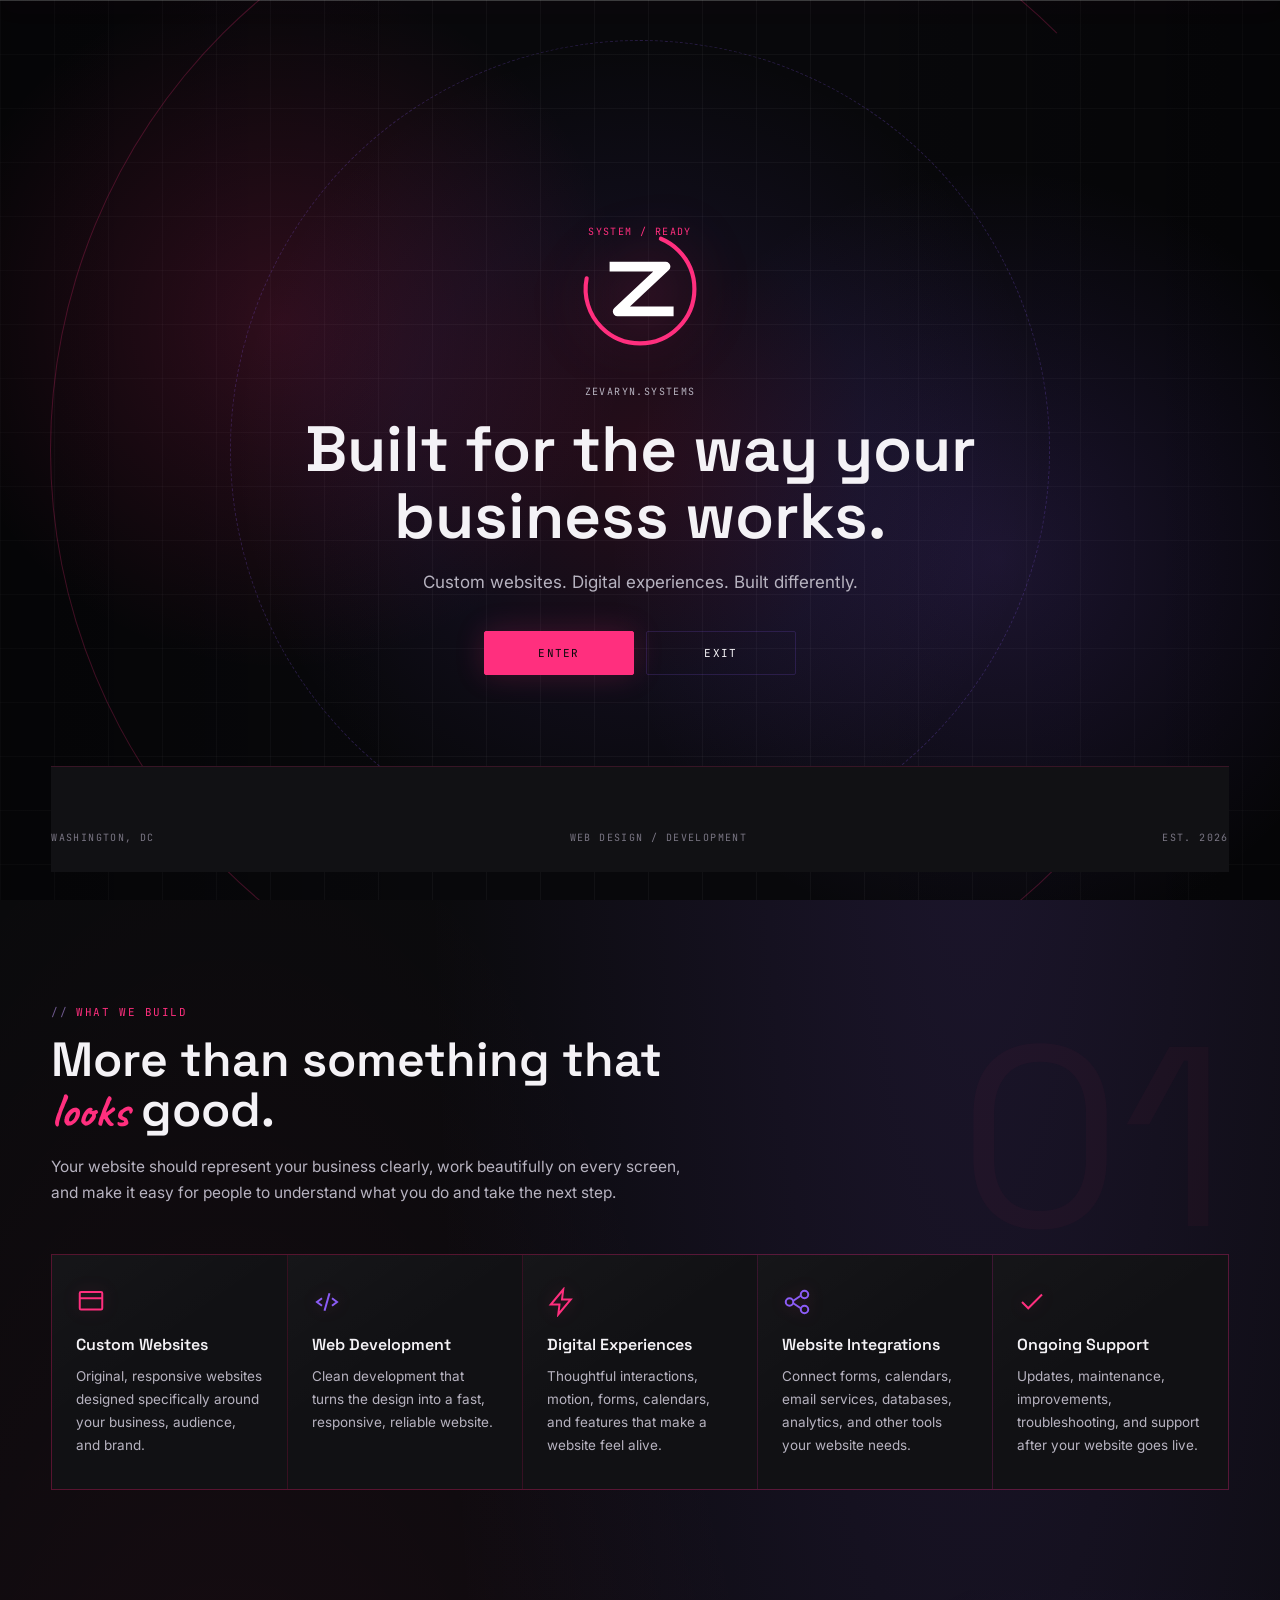
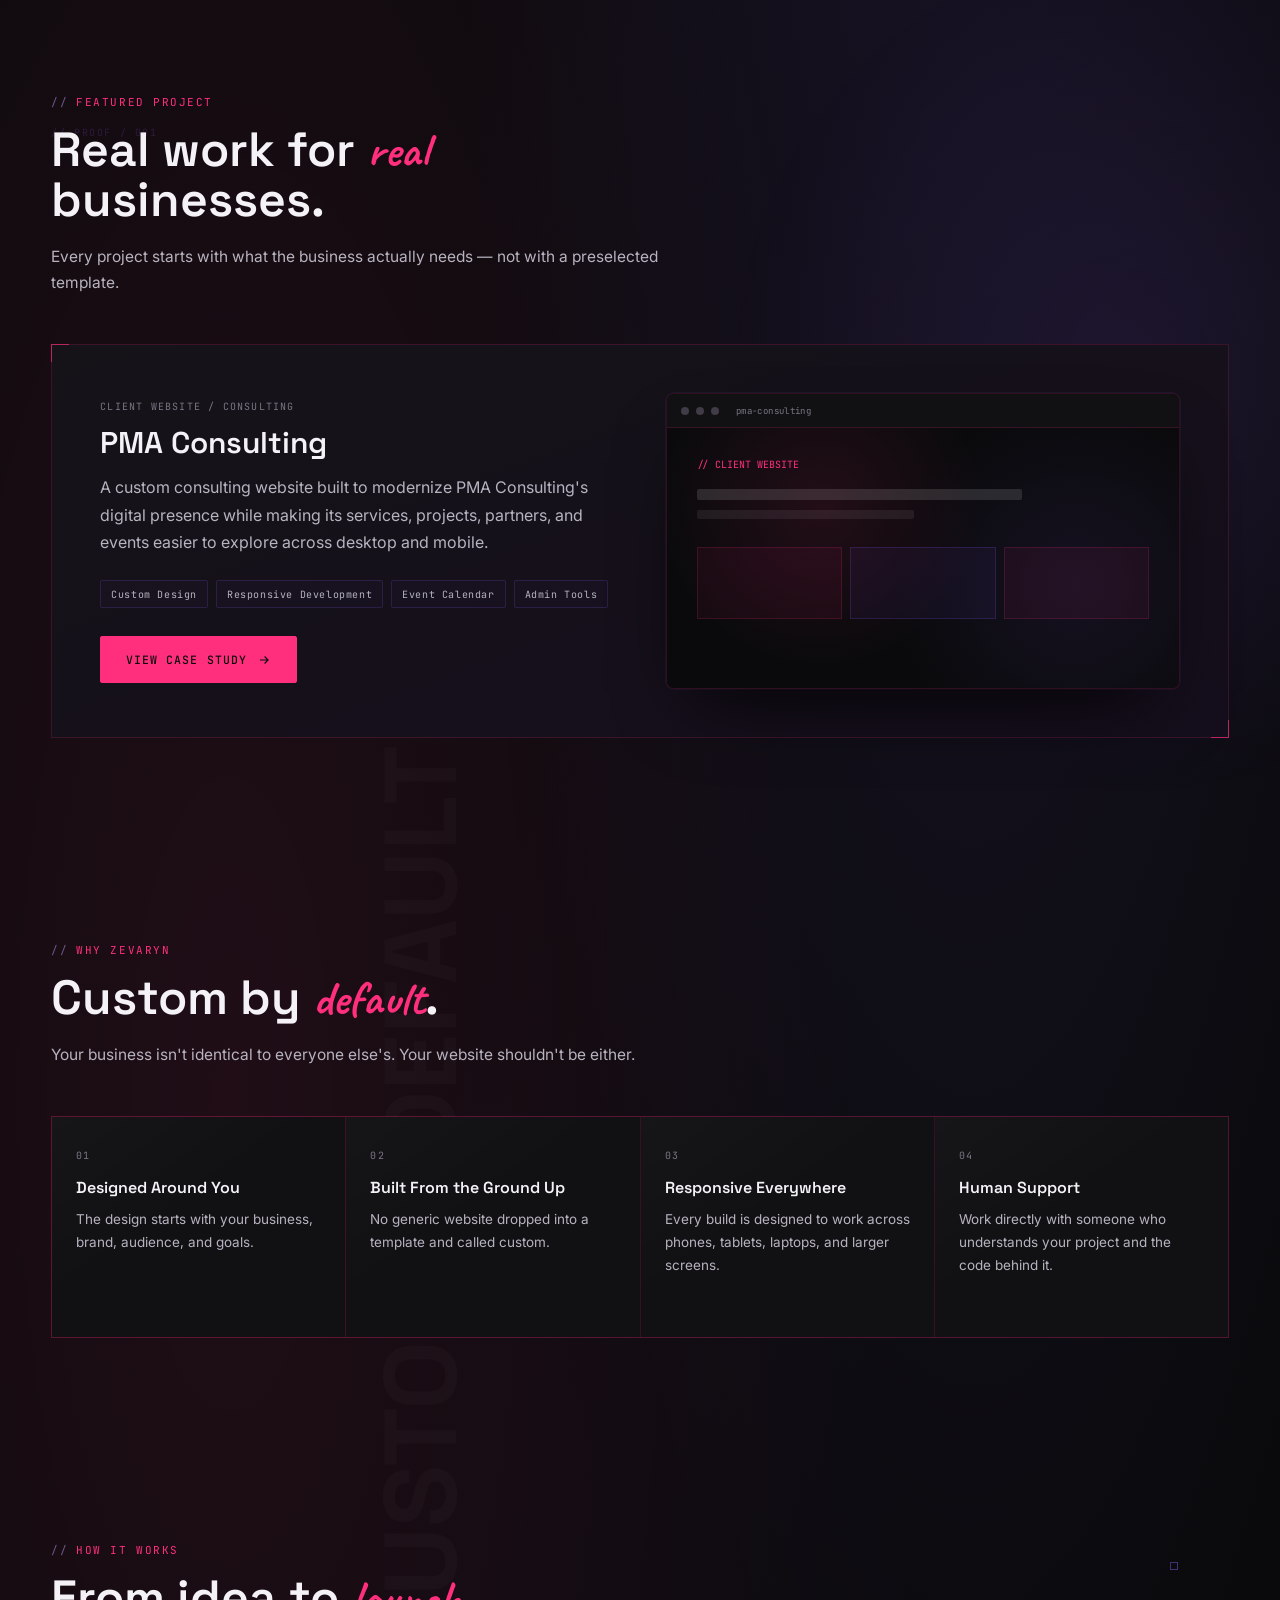
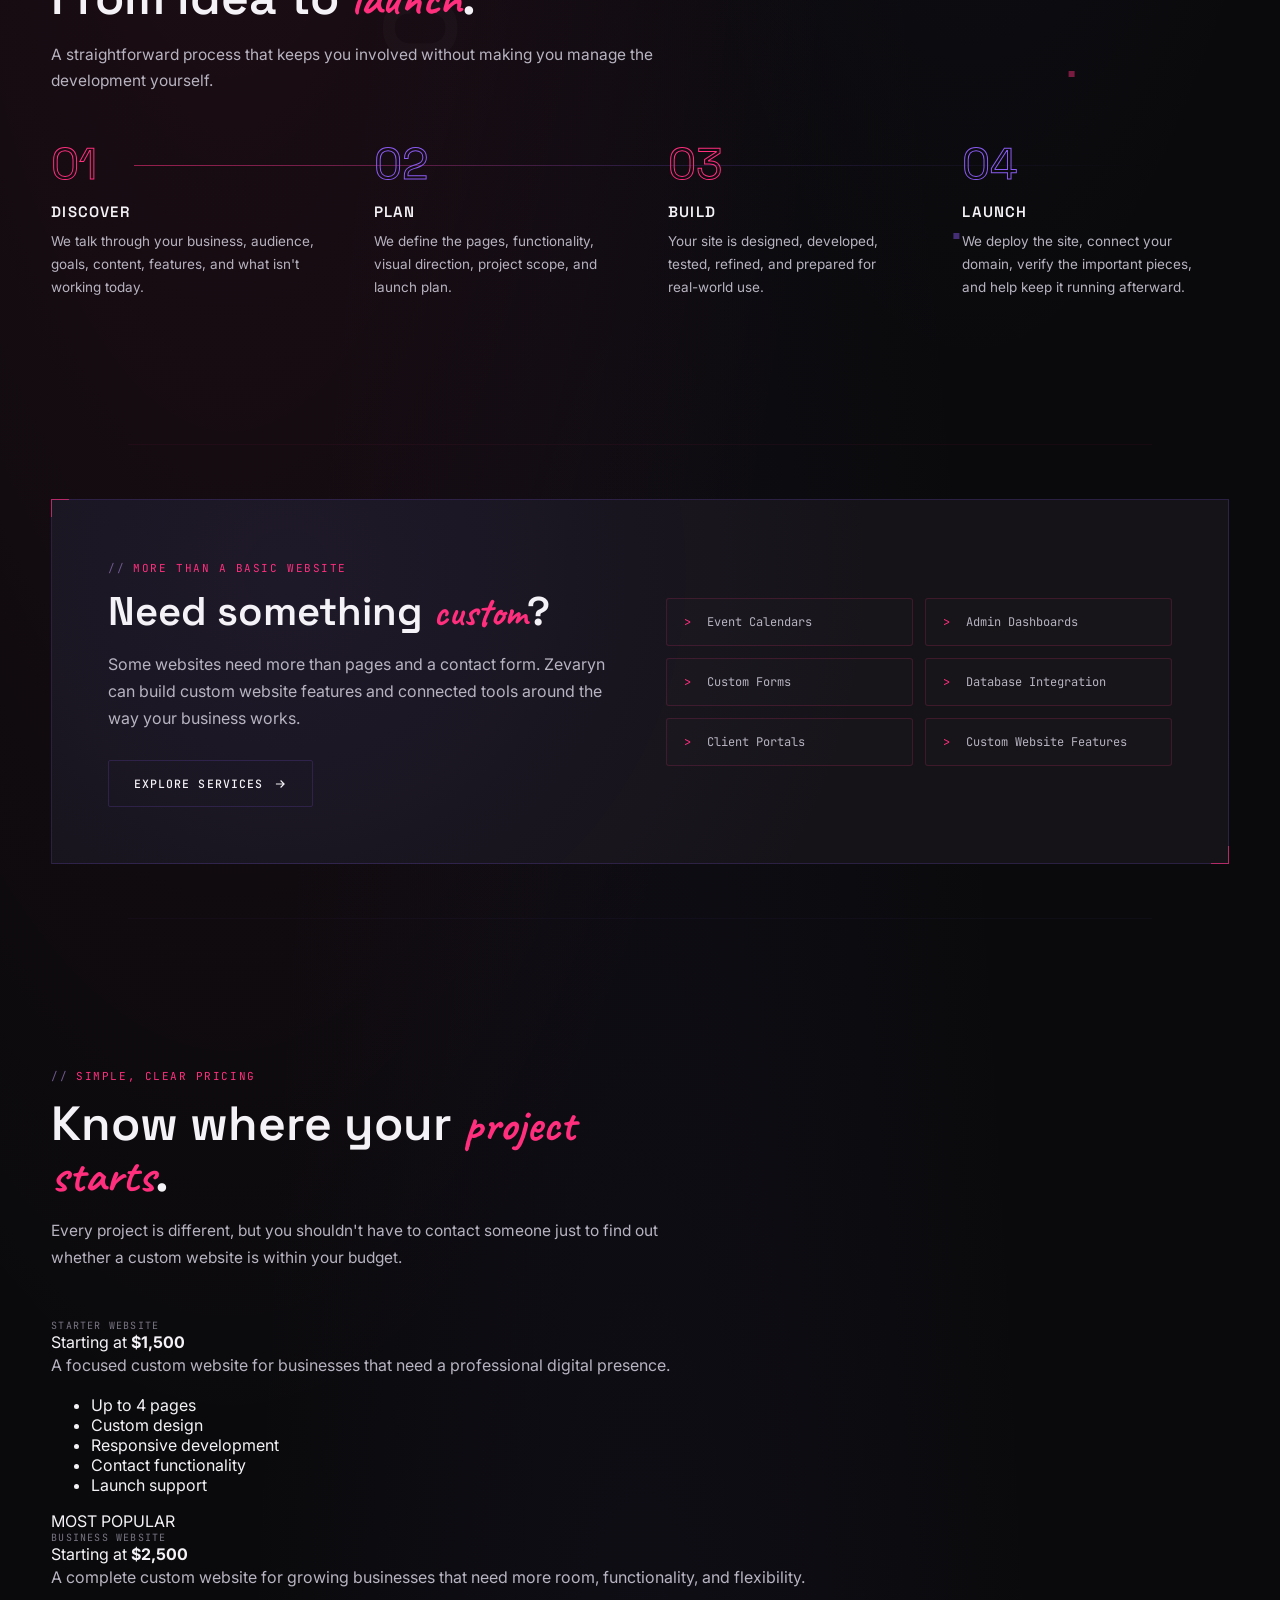
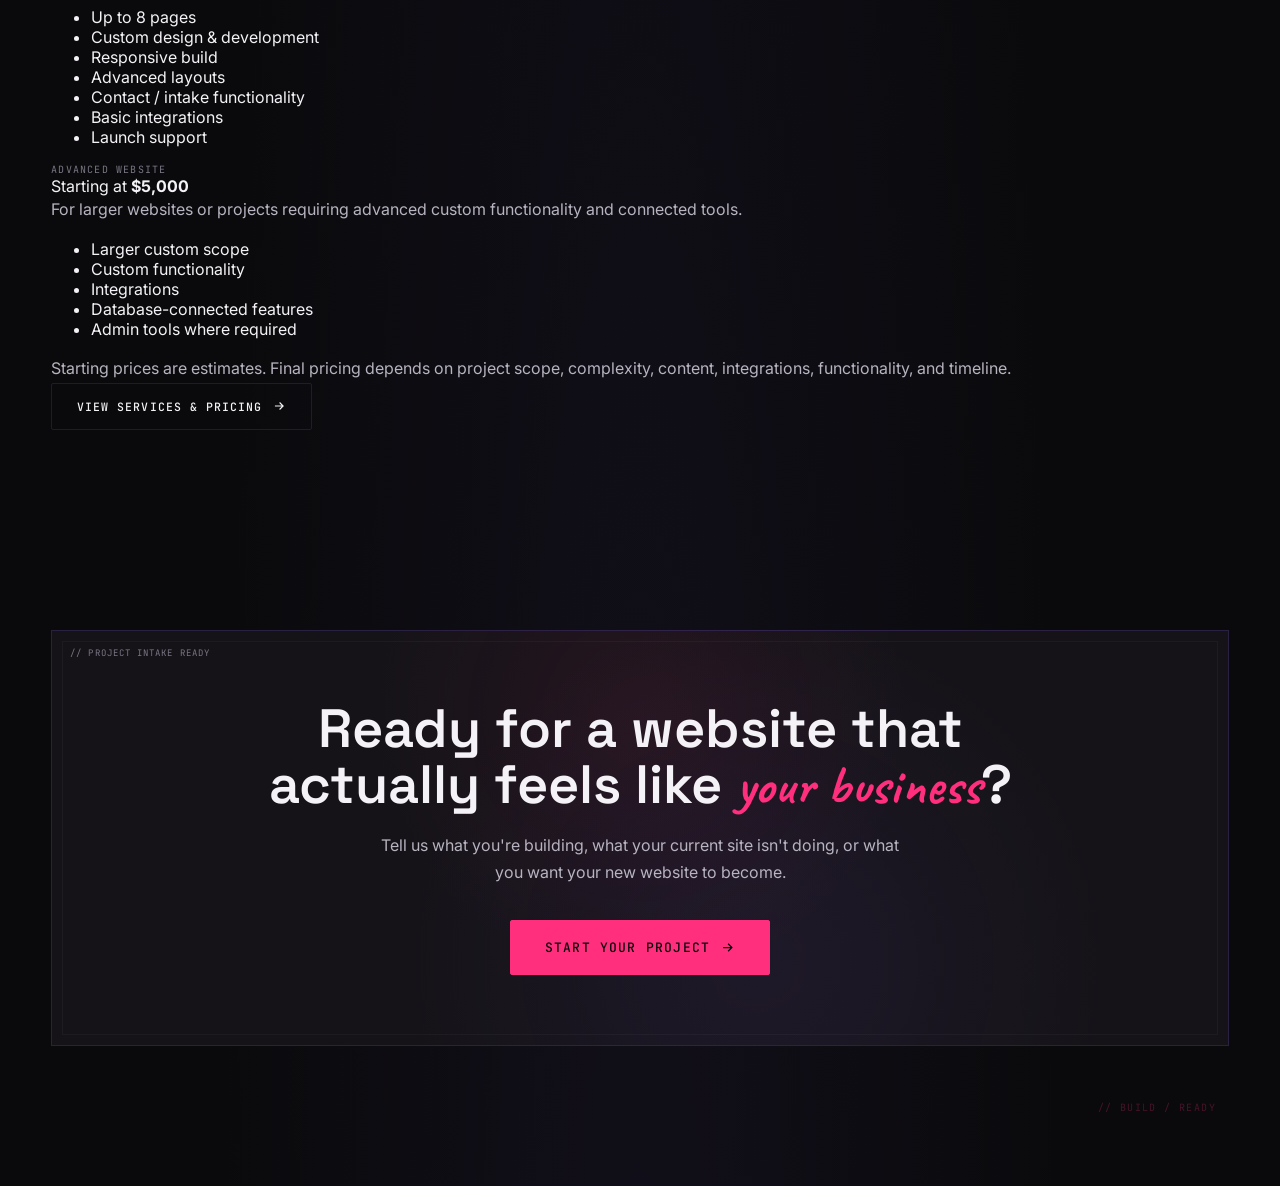
==== index.html @ 2d999929 "Update pricing and project pages" ====
<!DOCTYPE html>
<html lang="en">

<head>
  <meta charset="UTF-8">

  <meta
    name="viewport"
    content="width=device-width, initial-scale=1.0"
  >

  <title>
    Zevaryn Systems — Custom Websites Built Around Your Business
  </title>

  <meta
    name="description"
    content="Zevaryn Systems designs and develops custom websites, digital experiences, integrations, and ongoing web solutions built around your business."
  >

  <link
    rel="stylesheet"
    href="css/style.css"
  >
</head>

<body>

  <!-- ==========================================================
       ENTRY SCREEN
       ========================================================== -->

  <section
    id="entry-screen"
    aria-labelledby="entry-title"
  >

    <div
      class="entry-background"
      aria-hidden="true"
    >
      <div class="entry-glow"></div>

      <div class="entry-orbit entry-orbit-one"></div>

      <div class="entry-orbit entry-orbit-two"></div>

      <div class="entry-scan"></div>
    </div>


    <div class="entry-interface">

      <div class="entry-status">
        SYSTEM / READY
      </div>


      <div class="entry-logo-wrap">

        <svg
          class="entry-logo"
          viewBox="0 0 40 40"
          fill="none"
          aria-hidden="true"
        >

          <circle
            cx="20"
            cy="20"
            r="17"
            stroke="#ff2f7e"
            stroke-width="1.3"
            stroke-dasharray="70 30"
            stroke-linecap="round"
            transform="rotate(-45 20 20)"
          />

          <path
            d="M12 13H28L13 27H29"
            stroke="white"
            stroke-width="3"
            stroke-linecap="square"
            stroke-linejoin="round"
          />

        </svg>

      </div>


      <div class="entry-eyebrow">
        ZEVARYN.SYSTEMS
      </div>


      <h1 id="entry-title">
        Built for the way your business works.
      </h1>


      <p>
        Custom websites. Digital experiences. Built differently.
      </p>


      <div class="entry-actions">

        <button
          class="entry-button entry-button-primary"
          type="button"
          data-entry-enter
        >
          ENTER
        </button>

        <button
          class="entry-button entry-button-secondary"
          type="button"
          data-entry-exit
        >
          EXIT
        </button>

      </div>

    </div>


    <footer class="entry-footer">
      <span>WASHINGTON, DC</span>
      <span>WEB DESIGN / DEVELOPMENT</span>
      <span>EST. 2026</span>
    </footer>

  </section>



  <!-- ==========================================================
       BACKGROUND EFFECTS
       ========================================================== -->

  <div
    class="grid-overlay"
    aria-hidden="true"
  ></div>

  <div
    class="grain"
    aria-hidden="true"
  ></div>



  <!-- ==========================================================
       SHARED NAVIGATION
       Loaded from components/navbar.html
       ========================================================== -->

  <div id="navbar-placeholder"></div>



  <!-- ==========================================================
       MAIN
       ========================================================== -->

  <main>


    <!-- ========================================================
         HERO
         ======================================================== -->

    <section class="section hero-section">

      <div class="container hero-grid">


        <!-- HERO COPY -->

        <div class="hero-copy">

          <div
            class="label reveal in"
            style="margin-bottom:22px;"
          >
            WEB DESIGN. WEB DEVELOPMENT. DIGITAL EXPERIENCES.
          </div>


          <h1
            style="
              font-size:clamp(40px,5.2vw,68px);
              margin-bottom:24px;
            "
          >

            <span
              class="reveal in"
              style="display:block;"
            >
              Built for the way
            </span>

            <span
              class="reveal in"
              data-delay="120"
              style="display:block;"
            >
              your <span class="brush">business</span> works.
            </span>

          </h1>


          <p
            class="reveal in"
            data-delay="220"
            style="font-size:17px;"
          >
            Zevaryn Systems designs and develops custom websites
            built around your business, your brand, and your goals —
            from the first concept through launch and long-term support.
          </p>


          <div
            class="hero-actions reveal in"
            data-delay="320"
          >

            <a
              href="start-a-project.html"
              class="btn btn-primary"
            >
              Start a Project

              <svg
                width="14"
                height="14"
                viewBox="0 0 24 24"
                fill="none"
                aria-hidden="true"
              >
                <path
                  d="M5 12h14M13 6l6 6-6 6"
                  stroke="currentColor"
                  stroke-width="2"
                />
              </svg>
            </a>


            <a
              href="work.html"
              class="btn btn-ghost"
            >
              View Our Work

              <svg
                width="14"
                height="14"
                viewBox="0 0 24 24"
                fill="none"
                aria-hidden="true"
              >
                <path
                  d="M5 12h14M13 6l6 6-6 6"
                  stroke="currentColor"
                  stroke-width="2"
                />
              </svg>
            </a>

          </div>


          <div
            class="hero-note reveal in"
            data-delay="400"
          >
            CUSTOM WEB DEVELOPMENT.
            <strong>PURPOSEFUL DESIGN.</strong>
          </div>

        </div>



        <!-- HERO VISUAL -->

        <div
          class="hero-visual reveal-scale in"
          data-delay="200"
        >

          <svg
            viewBox="0 0 400 400"
            style="
              width:100%;
              overflow:visible;
            "
            aria-hidden="true"
          >

            <circle
              cx="200"
              cy="200"
              r="170"
              fill="none"
              stroke="rgba(139,92,246,.25)"
              stroke-width="1"
              stroke-dasharray="4 8"
            />


            <circle
              cx="200"
              cy="200"
              r="140"
              fill="none"
              stroke="#ff2f7e"
              stroke-width="1.4"
              stroke-dasharray="240 500"
              stroke-linecap="round"
              transform="rotate(-30 200 200)"
            >

              <animateTransform
                attributeName="transform"
                type="rotate"
                from="-30 200 200"
                to="330 200 200"
                dur="18s"
                repeatCount="indefinite"
              />

            </circle>


            <path
              d="M130 130H270L140 270H280"
              stroke="white"
              stroke-width="14"
              stroke-linecap="square"
              stroke-linejoin="round"
              fill="none"
            />


            <path
              d="M130 130H270L140 270H280"
              stroke="#ff2f7e"
              stroke-width="14"
              stroke-linecap="square"
              stroke-linejoin="round"
              fill="none"
              opacity="0"
            >

              <animate
                attributeName="opacity"
                values="0;.5;0"
                dur="4s"
                repeatCount="indefinite"
              />

            </path>


            <circle
              cx="130"
              cy="130"
              r="3"
              fill="#8b5cf6"
            />

            <circle
              cx="280"
              cy="270"
              r="3"
              fill="#8b5cf6"
            />


            <text
              x="58"
              y="58"
              font-family="JetBrains Mono"
              font-size="9"
              fill="#7a7684"
              letter-spacing="1"
            >
              // SYSTEM READY
            </text>


            <text
              x="225"
              y="345"
              font-family="JetBrains Mono"
              font-size="9"
              fill="#ff2f7e"
              letter-spacing="1"
            >
              // CUSTOM BUILD
            </text>

          </svg>

        </div>

      </div>

    </section>



    <!-- ========================================================
         SERVICES
         ======================================================== -->

    <section class="section home-services-section">

      <div class="container">

        <div class="section-heading reveal">

          <div class="label">
            WHAT WE BUILD
          </div>

          <h2>
            More than something that
            <span class="brush">looks</span>
            good.
          </h2>

          <p>
            Your website should represent your business clearly,
            work beautifully on every screen, and make it easy for
            people to understand what you do and take the next step.
          </p>

        </div>



        <div class="service-grid">


          <!-- CUSTOM WEBSITES -->

          <article class="service-card reveal">

            <svg
              viewBox="0 0 24 24"
              fill="none"
              stroke="#ff2f7e"
              stroke-width="1.6"
              aria-hidden="true"
            >
              <rect
                x="3"
                y="4"
                width="18"
                height="14"
                rx="1"
              />
              <path d="M3 9h18"/>
            </svg>

            <h3>
              Custom Websites
            </h3>

            <p>
              Original, responsive websites designed specifically
              around your business, audience, and brand.
            </p>

          </article>



          <!-- WEB DEVELOPMENT -->

          <article
            class="service-card reveal"
            data-delay="60"
          >

            <svg
              viewBox="0 0 24 24"
              fill="none"
              stroke="#8b5cf6"
              stroke-width="1.6"
              aria-hidden="true"
            >
              <path d="m8 9-4 3 4 3"/>
              <path d="m16 9 4 3-4 3"/>
              <path d="m14 5-4 14"/>
            </svg>

            <h3>
              Web Development
            </h3>

            <p>
              Clean development that turns the design into a fast,
              responsive, reliable website.
            </p>

          </article>



          <!-- DIGITAL EXPERIENCES -->

          <article
            class="service-card reveal"
            data-delay="120"
          >

            <svg
              viewBox="0 0 24 24"
              fill="none"
              stroke="#ff2f7e"
              stroke-width="1.6"
              aria-hidden="true"
            >
              <path d="M13 2 3 14h7l-1 8 10-12h-7l1-8z"/>
            </svg>

            <h3>
              Digital Experiences
            </h3>

            <p>
              Thoughtful interactions, motion, forms, calendars,
              and features that make a website feel alive.
            </p>

          </article>



          <!-- INTEGRATIONS -->

          <article
            class="service-card reveal"
            data-delay="180"
          >

            <svg
              viewBox="0 0 24 24"
              fill="none"
              stroke="#8b5cf6"
              stroke-width="1.6"
              aria-hidden="true"
            >
              <circle cx="6" cy="12" r="3"/>
              <circle cx="18" cy="6" r="3"/>
              <circle cx="18" cy="18" r="3"/>
              <path d="m9 11 6-4"/>
              <path d="m9 13 6 4"/>
            </svg>

            <h3>
              Website Integrations
            </h3>

            <p>
              Connect forms, calendars, email services, databases,
              analytics, and other tools your website needs.
            </p>

          </article>



          <!-- SUPPORT -->

          <article
            class="service-card reveal"
            data-delay="240"
          >

            <svg
              viewBox="0 0 24 24"
              fill="none"
              stroke="#ff2f7e"
              stroke-width="1.6"
              aria-hidden="true"
            >
              <path d="M20 6 9 17l-5-5"/>
            </svg>

            <h3>
              Ongoing Support
            </h3>

            <p>
              Updates, maintenance, improvements, troubleshooting,
              and support after your website goes live.
            </p>

          </article>

        </div>

      </div>

    </section>



    <!-- ========================================================
         FEATURED WORK
         ======================================================== -->

    <section class="section home-featured-section">

      <div class="container">

        <div class="section-heading reveal">

          <div class="label">
            FEATURED PROJECT
          </div>

          <h2>
            Real work for
            <span class="brush">real</span>
            businesses.
          </h2>

          <p>
            Every project starts with what the business actually
            needs — not with a preselected template.
          </p>

        </div>



        <article
          class="tech-frame reveal"
          style="
            border:1px solid var(--line);
            background:
              linear-gradient(
                160deg,
                var(--bg-2),
                var(--bg-3)
              );
            padding:48px;
          "
        >

          <div
            style="
              display:grid;
              grid-template-columns:1fr 1fr;
              gap:52px;
              align-items:center;
            "
          >


            <!-- PROJECT CONTENT -->

            <div>

              <div
                class="eyebrow-tag"
                style="margin-bottom:14px;"
              >
                CLIENT WEBSITE / CONSULTING
              </div>


              <h3
                style="
                  font-size:30px;
                  margin-bottom:16px;
                "
              >
                PMA Consulting
              </h3>


              <p style="margin-bottom:24px;">
                A custom consulting website built to modernize
                PMA Consulting's digital presence while making
                its services, projects, partners, and events easier
                to explore across desktop and mobile.
              </p>


              <div
                class="tag-row"
                style="margin-bottom:28px;"
              >

                <span class="tag">
                  Custom Design
                </span>

                <span class="tag">
                  Responsive Development
                </span>

                <span class="tag">
                  Event Calendar
                </span>

                <span class="tag">
                  Admin Tools
                </span>

              </div>


              <a
                href="pma-consulting.html"
                class="btn btn-primary"
              >
                View Case Study

                <svg
                  width="14"
                  height="14"
                  viewBox="0 0 24 24"
                  fill="none"
                  aria-hidden="true"
                >
                  <path
                    d="M5 12h14M13 6l6 6-6 6"
                    stroke="currentColor"
                    stroke-width="2"
                  />
                </svg>
              </a>

            </div>



            <!-- PROJECT PREVIEW -->

            <div>

              <div class="browser-window">

                <div class="browser-bar">

                  <span class="browser-dot"></span>
                  <span class="browser-dot"></span>
                  <span class="browser-dot"></span>

                  <span class="browser-address">
                    pma-consulting
                  </span>

                </div>


                <div class="browser-content project-preview-image">

                  <div
                    style="
                      padding:30px;
                      position:relative;
                      z-index:2;
                    "
                  >

                    <div
                      style="
                        font-family:var(--f-mono);
                        font-size:10px;
                        color:var(--pink);
                        margin-bottom:18px;
                      "
                    >
                      // CLIENT WEBSITE
                    </div>


                    <div
                      style="
                        height:11px;
                        width:72%;
                        background:rgba(255,255,255,.12);
                        border-radius:2px;
                        margin-bottom:10px;
                      "
                    ></div>


                    <div
                      style="
                        height:9px;
                        width:48%;
                        background:rgba(255,255,255,.07);
                        border-radius:2px;
                        margin-bottom:28px;
                      "
                    ></div>


                    <div
                      style="
                        display:grid;
                        grid-template-columns:repeat(3,1fr);
                        gap:8px;
                      "
                    >

                      <div
                        style="
                          height:72px;
                          border:1px solid var(--line);
                          background:rgba(255,47,126,.06);
                        "
                      ></div>

                      <div
                        style="
                          height:72px;
                          border:1px solid var(--line-violet);
                          background:rgba(139,92,246,.06);
                        "
                      ></div>

                      <div
                        style="
                          height:72px;
                          border:1px solid var(--line);
                          background:rgba(255,47,126,.06);
                        "
                      ></div>

                    </div>

                  </div>

                </div>

              </div>

            </div>

          </div>

        </article>

      </div>

    </section>



    <!-- ========================================================
         WHY ZEVARYN
         ======================================================== -->

    <section class="section home-principles-section">

      <div class="container">

        <div class="section-heading reveal">

          <div class="label">
            WHY ZEVARYN
          </div>

          <h2>
            Custom by
            <span class="brush">default</span>.
          </h2>

          <p>
            Your business isn't identical to everyone else's.
            Your website shouldn't be either.
          </p>

        </div>



        <div
          class="principles-grid"
          style="
            display:grid;
            grid-template-columns:repeat(4,1fr);
            gap:1px;
            background:var(--line);
            border:1px solid var(--line);
          "
        >


          <article class="service-card reveal">

            <div
              class="eyebrow-tag"
              style="margin-bottom:18px;"
            >
              01
            </div>

            <h3>
              Designed Around You
            </h3>

            <p>
              The design starts with your business, brand,
              audience, and goals.
            </p>

          </article>



          <article
            class="service-card reveal"
            data-delay="60"
          >

            <div
              class="eyebrow-tag"
              style="margin-bottom:18px;"
            >
              02
            </div>

            <h3>
              Built From the Ground Up
            </h3>

            <p>
              No generic website dropped into a template and
              called custom.
            </p>

          </article>



          <article
            class="service-card reveal"
            data-delay="120"
          >

            <div
              class="eyebrow-tag"
              style="margin-bottom:18px;"
            >
              03
            </div>

            <h3>
              Responsive Everywhere
            </h3>

            <p>
              Every build is designed to work across phones,
              tablets, laptops, and larger screens.
            </p>

          </article>



          <article
            class="service-card reveal"
            data-delay="180"
          >

            <div
              class="eyebrow-tag"
              style="margin-bottom:18px;"
            >
              04
            </div>

            <h3>
              Human Support
            </h3>

            <p>
              Work directly with someone who understands
              your project and the code behind it.
            </p>

          </article>

        </div>

      </div>

    </section>



    <!-- ========================================================
         PROCESS
         ======================================================== -->

    <section class="section home-process-section">

      <div class="container">

        <div class="section-heading reveal">

          <div class="label">
            HOW IT WORKS
          </div>

          <h2>
            From idea to
            <span class="brush">launch</span>.
          </h2>

          <p>
            A straightforward process that keeps you involved
            without making you manage the development yourself.
          </p>

        </div>



        <div class="process-grid">


          <article class="process-step reveal">

            <div class="process-number">
              01
            </div>

            <h3>
              DISCOVER
            </h3>

            <p>
              We talk through your business, audience,
              goals, content, features, and what isn't
              working today.
            </p>

          </article>



          <article
            class="process-step reveal"
            data-delay="80"
          >

            <div class="process-number">
              02
            </div>

            <h3>
              PLAN
            </h3>

            <p>
              We define the pages, functionality,
              visual direction, project scope, and
              launch plan.
            </p>

          </article>



          <article
            class="process-step reveal"
            data-delay="160"
          >

            <div class="process-number">
              03
            </div>

            <h3>
              BUILD
            </h3>

            <p>
              Your site is designed, developed,
              tested, refined, and prepared for
              real-world use.
            </p>

          </article>



          <article
            class="process-step reveal"
            data-delay="240"
          >

            <div class="process-number">
              04
            </div>

            <h3>
              LAUNCH
            </h3>

            <p>
              We deploy the site, connect your domain,
              verify the important pieces, and help
              keep it running afterward.
            </p>

          </article>

        </div>

      </div>

    </section>



    <!-- ========================================================
         ADVANCED WEB CAPABILITIES
         ======================================================== -->

    <section class="section home-capabilities-section">

      <div class="container">

        <div
          class="tech-frame reveal"
          style="
            border:1px solid var(--line-violet);
            background:
              radial-gradient(
                circle at 20% 20%,
                rgba(139,92,246,.08),
                transparent 60%
              ),
              var(--bg-2);
            padding:56px;
          "
        >

          <div
            style="
              display:grid;
              grid-template-columns:1fr 1fr;
              gap:52px;
              align-items:center;
            "
          >


            <div>

              <div
                class="label"
                style="margin-bottom:16px;"
              >
                MORE THAN A BASIC WEBSITE
              </div>


              <h2
                style="
                  font-size:clamp(26px,3.6vw,40px);
                  margin-bottom:18px;
                "
              >
                Need something
                <span class="brush">custom</span>?
              </h2>


              <p style="margin-bottom:28px;">
                Some websites need more than pages and a contact form.
                Zevaryn can build custom website features and connected
                tools around the way your business works.
              </p>


              <a
                href="services.html"
                class="btn btn-ghost"
              >
                Explore Services

                <svg
                  width="14"
                  height="14"
                  viewBox="0 0 24 24"
                  fill="none"
                  aria-hidden="true"
                >
                  <path
                    d="M5 12h14M13 6l6 6-6 6"
                    stroke="currentColor"
                    stroke-width="2"
                  />
                </svg>
              </a>

            </div>



            <div class="capability-grid">

              <div class="capability-item">
                Event Calendars
              </div>

              <div class="capability-item">
                Admin Dashboards
              </div>

              <div class="capability-item">
                Custom Forms
              </div>

              <div class="capability-item">
                Database Integration
              </div>

              <div class="capability-item">
                Client Portals
              </div>

              <div class="capability-item">
                Custom Website Features
              </div>

            </div>

          </div>

        </div>

      </div>

    </section>



    <!-- ========================================================
         PRICING PREVIEW
         ======================================================== -->

    <section
      class="section pricing-section home-pricing-section"
      id="pricing-preview"
    >

      <div class="container">


        <div class="section-heading pricing-intro reveal">

          <div class="label">
            SIMPLE, CLEAR PRICING
          </div>

          <h2>
            Know where your
            <span class="brush">project starts</span>.
          </h2>

          <p>
            Every project is different, but you shouldn't have
            to contact someone just to find out whether a custom
            website is within your budget.
          </p>

        </div>



        <div class="pricing-grid pricing-grid-home">


          <!-- STARTER WEBSITE -->

          <article class="pricing-card reveal">

            <div class="pricing-card-top">

              <div class="eyebrow-tag">
                STARTER WEBSITE
              </div>

              <div class="pricing-price">

                <span class="pricing-prefix">
                  Starting at
                </span>

                <strong>
                  $1,500
                </strong>

              </div>

            </div>


            <p class="pricing-description">
              A focused custom website for businesses that need
              a professional digital presence.
            </p>


            <ul class="pricing-features">

              <li class="pricing-feature">
                Up to 4 pages
              </li>

              <li class="pricing-feature">
                Custom design
              </li>

              <li class="pricing-feature">
                Responsive development
              </li>

              <li class="pricing-feature">
                Contact functionality
              </li>

              <li class="pricing-feature">
                Launch support
              </li>

            </ul>

          </article>



          <!-- BUSINESS WEBSITE -->

          <article
            class="pricing-card pricing-card-featured reveal"
            data-delay="80"
          >

            <div class="pricing-badge">
              MOST POPULAR
            </div>


            <div class="pricing-card-top">

              <div class="eyebrow-tag">
                BUSINESS WEBSITE
              </div>

              <div class="pricing-price">

                <span class="pricing-prefix">
                  Starting at
                </span>

                <strong>
                  $2,500
                </strong>

              </div>

            </div>


            <p class="pricing-description">
              A complete custom website for growing businesses
              that need more room, functionality, and flexibility.
            </p>


            <ul class="pricing-features">

              <li class="pricing-feature">
                Up to 8 pages
              </li>

              <li class="pricing-feature">
                Custom design & development
              </li>

              <li class="pricing-feature">
                Responsive build
              </li>

              <li class="pricing-feature">
                Advanced layouts
              </li>

              <li class="pricing-feature">
                Contact / intake functionality
              </li>

              <li class="pricing-feature">
                Basic integrations
              </li>

              <li class="pricing-feature">
                Launch support
              </li>

            </ul>

          </article>



          <!-- ADVANCED WEBSITE -->

          <article
            class="pricing-card reveal"
            data-delay="160"
          >

            <div class="pricing-card-top">

              <div class="eyebrow-tag">
                ADVANCED WEBSITE
              </div>

              <div class="pricing-price">

                <span class="pricing-prefix">
                  Starting at
                </span>

                <strong>
                  $5,000
                </strong>

              </div>

            </div>


            <p class="pricing-description">
              For larger websites or projects requiring advanced
              custom functionality and connected tools.
            </p>


            <ul class="pricing-features">

              <li class="pricing-feature">
                Larger custom scope
              </li>

              <li class="pricing-feature">
                Custom functionality
              </li>

              <li class="pricing-feature">
                Integrations
              </li>

              <li class="pricing-feature">
                Database-connected features
              </li>

              <li class="pricing-feature">
                Admin tools where required
              </li>

            </ul>

          </article>

        </div>



        <div class="pricing-preview-footer reveal">

          <p class="pricing-note">
            Starting prices are estimates. Final pricing depends on
            project scope, complexity, content, integrations,
            functionality, and timeline.
          </p>


          <a
            href="services.html#pricing"
            class="btn btn-ghost"
          >
            View Services & Pricing

            <svg
              width="14"
              height="14"
              viewBox="0 0 24 24"
              fill="none"
              aria-hidden="true"
            >
              <path
                d="M5 12h14M13 6l6 6-6 6"
                stroke="currentColor"
                stroke-width="2"
              />
            </svg>
          </a>

        </div>

      </div>

    </section>



    <!-- ========================================================
         FINAL CTA
         ======================================================== -->

    <section
      class="section home-final-cta-section"
      style="padding-bottom:140px;"
    >

      <div class="container">

        <div class="cta-panel reveal-scale">

          <h2
            style="
              font-size:clamp(32px,5vw,54px);
              margin-bottom:18px;
            "
          >
            Ready for a website that
            <br>
            actually feels like
            <span class="brush">your business</span>?
          </h2>


          <p
            style="
              max-width:520px;
              margin:0 auto 34px;
              font-size:16px;
            "
          >
            Tell us what you're building, what your current site
            isn't doing, or what you want your new website to become.
          </p>


          <a
            href="start-a-project.html"
            class="btn btn-primary"
            style="
              padding:18px 34px;
              font-size:13px;
            "
          >
            Start Your Project

            <svg
              width="15"
              height="15"
              viewBox="0 0 24 24"
              fill="none"
              aria-hidden="true"
            >
              <path
                d="M5 12h14M13 6l6 6-6 6"
                stroke="currentColor"
                stroke-width="2"
              />
            </svg>
          </a>

        </div>

      </div>

    </section>


  </main>



  <!-- ==========================================================
       SHARED FOOTER
       Loaded from components/footer.html
       ========================================================== -->

  <div id="footer-placeholder"></div>



  <!-- ==========================================================
       CURSOR
       ========================================================== -->

  <div
    class="cursor-halo"
    aria-hidden="true"
  ></div>



  <!-- ==========================================================
       JAVASCRIPT
       ========================================================== -->

  <script src="js/components.js"></script>

  <script src="js/main.js"></script>

</body>

</html>
---- css/style.css ----
/* ==========================================================
   ZEVARYN SYSTEMS — COMPLETE STYLESHEET
   ========================================================== */

@import url('https://fonts.googleapis.com/css2?family=Space+Grotesk:wght@400;500;600;700&family=Inter:wght@400;500;600&family=JetBrains+Mono:wght@400;500&family=Caveat:wght@600;700&display=swap');

:root {
  --bg-0: #0a0a0c;
  --bg-1: #111114;
  --bg-2: #151318;
  --bg-3: #150e1c;
  --bg-raised: #18151d;

  --pink: #ff2f7e;
  --pink-dim: rgba(255, 47, 126, .6);
  --violet: #8b5cf6;
  --violet-muted: #6f5a8f;

  --white: #f4f2f6;
  --gray-1: #b7b3c0;
  --gray-2: #7a7684;

  --line: rgba(255, 47, 126, .16);
  --line-violet: rgba(139, 92, 246, .18);
  --line-strong: rgba(255, 47, 126, .4);

  --f-display: 'Space Grotesk', sans-serif;
  --f-body: 'Inter', sans-serif;
  --f-mono: 'JetBrains Mono', monospace;
  --f-brush: 'Caveat', cursive;

  --container: 1480px;
  --ease: cubic-bezier(.16, .84, .44, 1);
}


/* ==========================================================
   RESET
   ========================================================== */

*,
*::before,
*::after {
  box-sizing: border-box;
}

html {
  scroll-behavior: smooth;
}

body {
  margin: 0;
  min-height: 100vh;
  overflow-x: hidden;

  background:
    radial-gradient(ellipse at 76% 8%, rgba(139, 92, 246, .14), transparent 40%),
    radial-gradient(ellipse at 18% 45%, rgba(255, 47, 126, .09), transparent 42%),
    radial-gradient(ellipse at 50% 110%, rgba(139, 92, 246, .06), transparent 48%),
    var(--bg-0);

  color: var(--white);
  font-family: var(--f-body);

  -webkit-font-smoothing: antialiased;
  text-rendering: optimizeLegibility;
}

body.menu-open {
  overflow: hidden;
}

a {
  color: inherit;
  text-decoration: none;
}

button,
input,
textarea,
select {
  font: inherit;
}

button {
  cursor: pointer;
}

img,
svg {
  display: block;
  max-width: 100%;
}

::selection {
  background: var(--pink);
  color: var(--bg-0);
}

:focus-visible {
  outline: 2px solid var(--pink);
  outline-offset: 4px;
}

button,
a {
  -webkit-tap-highlight-color: transparent;
}


/* ==========================================================
   TYPOGRAPHY
   ========================================================== */

h1,
h2,
h3,
h4,
h5,
h6 {
  margin: 0;
  color: var(--white);
  font-family: var(--f-display);
  font-weight: 600;
  line-height: 1.05;
}

p {
  margin: 0;
  color: var(--gray-1);
  line-height: 1.7;
}

.brush {
  color: var(--pink);
  font-family: var(--f-brush);
  font-weight: 700;
}

.label {
  display: inline-flex;
  align-items: center;
  gap: 8px;

  color: var(--pink);

  font-family: var(--f-mono);
  font-size: 11px;
  letter-spacing: .14em;
  text-transform: uppercase;
}

.label::before {
  content: '//';
  color: var(--violet-muted);
}

.eyebrow-tag {
  color: var(--gray-2);
  font-family: var(--f-mono);
  font-size: 10px;
  letter-spacing: .12em;
  text-transform: uppercase;
}


/* ==========================================================
   LAYOUT
   ========================================================== */

.container {
  width: 100%;
  max-width: var(--container);
  margin: 0 auto;
  padding: 0 clamp(24px, 4vw, 72px);
}

@media (min-width: 1600px) {
  :root {
    --container: 1600px;
  }
}

.section {
  position: relative;
  z-index: 3;
  padding: 100px 0;
  scroll-margin-top: 96px;
}

.section-sm {
  padding: 70px 0;
}

.section-lg {
  padding: 130px 0;
}

.section-heading {
  max-width: 650px;
  margin-bottom: 48px;
}

.section-heading .label {
  margin-bottom: 16px;
}

.section-heading h2 {
  margin-bottom: 18px;
  font-size: clamp(30px, 4vw, 48px);
}

.section-heading p {
  font-size: 15.5px;
}


/* ==========================================================
   BACKGROUND EFFECTS
   ========================================================== */

.grid-overlay {
  position: fixed;
  inset: 0;
  z-index: 0;

  pointer-events: none;

  background-image:
    linear-gradient(
      to right,
      rgba(255, 255, 255, .028) 1px,
      transparent 1px
    ),
    linear-gradient(
      to bottom,
      rgba(255, 255, 255, .028) 1px,
      transparent 1px
    );

  background-size: 64px 64px;

  mask-image:
    radial-gradient(
      ellipse at 50% 36%,
      black 8%,
      transparent 82%
    );
}

body::before,
body::after {
  content: '';
  position: fixed;
  inset: 0;
  z-index: 0;
  pointer-events: none;
}

body::before {
  background: linear-gradient(90deg, rgba(0, 0, 0, .32), transparent 18% 82%, rgba(0, 0, 0, .32));
}

body::after {
  background: linear-gradient(90deg, transparent calc(50% - .5px), rgba(255, 255, 255, .045) 50%, transparent calc(50% + .5px));
  opacity: .45;
}

.grain {
  position: fixed;
  inset: 0;
  z-index: 1;

  pointer-events: none;

  opacity: .035;
  mix-blend-mode: overlay;

  background-image:
    url("data:image/svg+xml,%3Csvg xmlns='http://www.w3.org/2000/svg' width='140' height='140'%3E%3Cfilter id='n'%3E%3CfeTurbulence type='fractalNoise' baseFrequency='.9' numOctaves='2' stitchTiles='stitch'/%3E%3C/filter%3E%3Crect width='100%25' height='100%25' filter='url(%23n)'/%3E%3C/svg%3E");
}


/* ==========================================================
   ENTRY SCREEN
   ========================================================== */

#entry-screen {
  position: fixed;
  inset: 0;
  z-index: 1000;

  display: grid;
  place-items: center;
  isolation: isolate;
  overflow: hidden;

  background: #08080b;

  transition:
    opacity .6s var(--ease),
    visibility .6s var(--ease);
}

#entry-screen.is-leaving {
  opacity: 0;
  visibility: hidden;
  pointer-events: none;
}

.entry-background,
.entry-interface,
.entry-footer {
  position: relative;
}

.entry-background {
  position: absolute;
  inset: 0;
  z-index: -1;
  overflow: hidden;
  background-image: linear-gradient(rgba(255, 255, 255, .035) 1px, transparent 1px), linear-gradient(90deg, rgba(255, 255, 255, .035) 1px, transparent 1px);
  background-size: 54px 54px;
}

.entry-background::before {
  content: '';
  position: absolute;
  inset: 0;
  background: radial-gradient(circle at 22% 36%, rgba(255, 47, 126, .16), transparent 30%), radial-gradient(circle at 78% 62%, rgba(139, 92, 246, .16), transparent 34%), linear-gradient(90deg, rgba(0, 0, 0, .42), transparent 35% 65%, rgba(0, 0, 0, .42));
}

.entry-interface {
  z-index: 1;
  display: grid;
  justify-items: center;
  width: min(100% - 48px, 740px);
  text-align: center;
}

.entry-logo-wrap {
  width: clamp(88px, 10vw, 142px);
  margin-bottom: 32px;
  animation: entryLogoIn .9s var(--ease) both;
}

.entry-logo {
  width: 100%;
  filter: drop-shadow(0 0 28px rgba(255, 47, 126, .28));
}

.entry-status,
.entry-eyebrow,
.entry-footer {
  font-family: var(--f-mono);
  font-size: 10px;
  letter-spacing: .14em;
  text-transform: uppercase;
}

.entry-status {
  position: absolute;
  top: 0;
  color: var(--pink);
  animation: entryRise .7s .15s var(--ease) both;
}

.entry-eyebrow {
  color: var(--gray-1);
  animation: entryRise .7s .25s var(--ease) both;
}

.entry-interface h1 {
  max-width: 680px;
  margin: 18px 0;
  font-size: clamp(34px, 5vw, 68px);
  letter-spacing: 0;
  animation: entryRise .75s .35s var(--ease) both;
}

.entry-interface p {
  max-width: 460px;
  font-size: clamp(14px, 1.4vw, 17px);
  animation: entryRise .75s .45s var(--ease) both;
}

.entry-actions {
  display: flex;
  gap: 12px;
  margin-top: 34px;
  animation: entryRise .75s .55s var(--ease) both;
}

.entry-button {
  min-width: 150px;
  padding: 14px 22px;
  border: 1px solid var(--line-violet);
  border-radius: 2px;
  background: transparent;
  color: var(--white);
  font-family: var(--f-mono);
  font-size: 11px;
  letter-spacing: .12em;
  transition: background .25s var(--ease), color .25s var(--ease), box-shadow .25s var(--ease), transform .25s var(--ease);
}

.entry-button:hover {
  transform: translateY(-2px);
}

.entry-button-primary {
  border-color: var(--pink);
  background: var(--pink);
  color: var(--bg-0);
  box-shadow: 0 0 30px rgba(255, 47, 126, .2);
}

.entry-button-secondary:hover {
  border-color: var(--violet);
  background: rgba(139, 92, 246, .12);
}

.entry-footer {
  position: absolute;
  right: clamp(24px, 4vw, 72px);
  bottom: 28px;
  left: clamp(24px, 4vw, 72px);
  z-index: 1;
  display: flex;
  justify-content: space-between;
  color: var(--gray-2);
  animation: entryRise .75s .65s var(--ease) both;
}

.entry-orbit {
  position: absolute;
  top: 50%;
  left: 50%;
  border: 1px solid rgba(139, 92, 246, .24);
  border-radius: 50%;
  transform: translate(-50%, -50%);
}

.entry-orbit-one {
  width: min(110vw, 1180px);
  aspect-ratio: 1;
  border-color: rgba(255, 47, 126, .24);
  border-right-color: transparent;
  animation: entryOrbit 28s linear infinite;
}

.entry-orbit-two {
  width: min(82vw, 820px);
  aspect-ratio: 1;
  border-style: dashed;
  animation: entryOrbit 21s linear infinite reverse;
}

.entry-glow {
  position: absolute;
  top: 50%;
  left: 50%;
  width: min(76vw, 820px);
  aspect-ratio: 1;
  border-radius: 50%;
  background: radial-gradient(circle, rgba(255, 47, 126, .12), rgba(139, 92, 246, .06) 40%, transparent 70%);
  transform: translate(-50%, -50%);
  animation: entryBreathe 5s ease-in-out infinite;
}

.entry-scan {
  position: absolute;
  top: 0;
  left: 0;
  width: 100%;
  height: 1px;
  background: rgba(255, 255, 255, .18);
  box-shadow: 0 0 26px rgba(255, 47, 126, .35);
  animation: entryScan 8s linear infinite;
}

@keyframes entryLogoIn {
  from { opacity: 0; transform: scale(.72) rotate(-14deg); }
  to { opacity: 1; transform: scale(1) rotate(0); }
}

@keyframes entryRise {
  from { opacity: 0; transform: translateY(14px); }
  to { opacity: 1; transform: translateY(0); }
}

@keyframes entryOrbit {
  from { transform: translate(-50%, -50%) rotate(0); }
  to { transform: translate(-50%, -50%) rotate(360deg); }
}

@keyframes entryBreathe {
  0%, 100% { opacity: .56; transform: translate(-50%, -50%) scale(.9); }
  50% { opacity: 1; transform: translate(-50%, -50%) scale(1.08); }
}

@keyframes entryScan {
  from { transform: translateY(-5vh); }
  to { transform: translateY(110vh); }
}


/* ==========================================================
   NAVIGATION
   ========================================================== */

.site-nav {
  position: fixed;
  top: 0;
  right: 0;
  left: 0;
  z-index: 100;

  padding: 20px 0;

  border-bottom: 1px solid transparent;

  transition:
    padding .3s var(--ease),
    background .3s var(--ease),
    border-color .3s var(--ease);
}

.site-nav.scrolled {
  padding: 13px 0;

  border-bottom-color: var(--line);

  background: rgba(10, 10, 12, .84);

  backdrop-filter: blur(18px);
  -webkit-backdrop-filter: blur(18px);
}

.nav-inner {
  display: flex;
  align-items: center;
  justify-content: space-between;
  gap: 24px;
}

.nav-logo {
  display: flex;
  align-items: center;
  gap: 10px;

  color: var(--white);

  font-family: var(--f-display);
  font-size: 17px;
  font-weight: 700;
  letter-spacing: .02em;
}

.nav-logo svg {
  width: 29px;
  height: 29px;
}

.nav-logo .sub {
  display: block;

  margin-top: 1px;

  color: var(--gray-2);

  font-family: var(--f-mono);
  font-size: 8px;
  font-weight: 500;
  letter-spacing: .3em;
}

.nav-links {
  display: flex;
  align-items: center;
  gap: 34px;
}

.nav-links a {
  position: relative;

  padding: 5px 0;

  color: var(--gray-1);

  font-family: var(--f-mono);
  font-size: 11px;
  letter-spacing: .09em;
  text-transform: uppercase;

  transition: color .25s var(--ease);
}

.nav-links a::after {
  content: '';

  position: absolute;
  right: 0;
  bottom: -3px;
  left: 0;

  height: 1px;

  background: var(--pink);

  transform: scaleX(0);
  transform-origin: left;

  transition: transform .25s var(--ease);
}

.nav-links a:hover,
.nav-links a.active {
  color: var(--white);
}

.nav-links a:hover::after,
.nav-links a.active::after {
  transform: scaleX(1);
}

.nav-cta {
  display: inline-flex;
  align-items: center;
  justify-content: center;

  padding: 11px 18px;

  border: 1px solid var(--pink);
  border-radius: 2px;

  background: var(--pink);
  color: var(--bg-0);

  font-family: var(--f-mono);
  font-size: 11px;
  font-weight: 500;
  letter-spacing: .08em;
  text-transform: uppercase;

  transition:
    transform .25s var(--ease),
    box-shadow .25s var(--ease),
    background .25s var(--ease),
    color .25s var(--ease);
}

.nav-cta:hover {
  transform: translateY(-2px);

  background: transparent;
  color: var(--pink);

  box-shadow: 0 0 28px rgba(255, 47, 126, .25);
}


/* ==========================================================
   MOBILE NAV
   ========================================================== */

.nav-toggle {
  position: relative;

  display: none;

  width: 28px;
  height: 22px;

  padding: 0;
  border: 0;
  background: transparent;
}

.nav-toggle span {
  position: absolute;
  left: 0;

  width: 100%;
  height: 1.5px;

  background: var(--white);

  transition:
    transform .3s var(--ease),
    opacity .3s var(--ease);
}

.nav-toggle span:nth-child(1) {
  top: 1px;
}

.nav-toggle span:nth-child(2) {
  top: 10px;
}

.nav-toggle span:nth-child(3) {
  top: 19px;
}

.nav-toggle.open span:nth-child(1) {
  transform: translateY(9px) rotate(45deg);
}

.nav-toggle.open span:nth-child(2) {
  opacity: 0;
}

.nav-toggle.open span:nth-child(3) {
  transform: translateY(-9px) rotate(-45deg);
}

.mobile-menu {
  position: fixed;
  inset: 0;
  z-index: 90;

  display: flex;
  flex-direction: column;
  justify-content: center;

  padding: 90px 28px 40px;

  background:
    radial-gradient(
      circle at 80% 20%,
      rgba(139, 92, 246, .08),
      transparent 35%
    ),
    var(--bg-0);

  visibility: hidden;
  pointer-events: none;

  transform: translateY(-100%);

  transition:
    transform .45s var(--ease),
    visibility .45s var(--ease);
}

.mobile-menu.open {
  visibility: visible;
  pointer-events: auto;
  transform: translateY(0);
}

.mobile-menu a {
  padding: 14px 0;

  border-bottom: 1px solid var(--line);

  color: var(--white);

  font-family: var(--f-display);
  font-size: 34px;
  font-weight: 600;
}

.mobile-menu a:hover {
  color: var(--pink);
}

.mobile-menu .m-cta {
  margin-top: 24px;

  border-bottom: 0;

  color: var(--pink);

  font-family: var(--f-mono);
  font-size: 12px;
  letter-spacing: .08em;
}


/* ==========================================================
   BUTTONS
   ========================================================== */

.btn {
  display: inline-flex;
  align-items: center;
  justify-content: center;

  gap: 10px;

  padding: 15px 25px;

  border-radius: 2px;

  font-family: var(--f-mono);
  font-size: 11.5px;
  font-weight: 500;
  letter-spacing: .09em;
  text-transform: uppercase;

  transition:
    transform .25s var(--ease),
    box-shadow .25s var(--ease),
    background .25s var(--ease),
    color .25s var(--ease),
    border-color .25s var(--ease);
}

.btn svg {
  transition: transform .25s var(--ease);
}

.btn:hover svg {
  transform: translateX(4px);
}

.btn-primary {
  border: 1px solid var(--pink);
  background: var(--pink);
  color: var(--bg-0);
}

.btn-primary:hover {
  transform: translateY(-2px);
  box-shadow: 0 0 30px rgba(255, 47, 126, .28);
}

.btn-ghost {
  border: 1px solid var(--line-violet);
  background: transparent;
  color: var(--white);
}

.btn-ghost:hover {
  border-color: var(--violet);
  background: rgba(139, 92, 246, .06);
}


/* ==========================================================
   HERO
   ========================================================== */

.hero-grid {
  display: grid;
  grid-template-columns: minmax(0, 1fr) minmax(480px, .9fr);
  gap: clamp(64px, 8vw, 160px);
  align-items: center;
}

.hero-section {
  display: grid;
  min-height: 100svh;
  padding: 132px 0 72px;
  overflow: hidden;
}

.hero-copy {
  max-width: 620px;
}

.hero-copy h1 {
  font-size: clamp(54px, 5.8vw, 96px);
  letter-spacing: -.045em;
}

.hero-copy p {
  max-width: 540px;
  font-size: 17px;
}

.hero-visual {
  position: relative;

  width: 100%;
  max-width: 590px;
  aspect-ratio: 1 / 1;

  justify-self: center;
}

.hero-visual svg {
  width: 100%;
  height: 100%;
}

.hero-visual::before {
  content: '';

  position: absolute;
  inset: 20%;
  z-index: -1;

  border-radius: 50%;

  background:
    radial-gradient(
      circle,
      rgba(255, 47, 126, .13),
      rgba(139, 92, 246, .05) 40%,
      transparent 72%
    );

  filter: blur(20px);
}

.hero-actions {
  display: flex;
  flex-wrap: wrap;
  gap: 16px;

  margin-top: 34px;
}

.hero-note {
  margin-top: 34px;

  color: var(--gray-2);

  font-family: var(--f-mono);
  font-size: 11px;
  letter-spacing: .08em;
}

.hero-note strong {
  color: var(--pink);
  font-weight: 500;
}


/* ==========================================================
   PAGE HERO
   ========================================================== */

.page-hero {
  position: relative;
  z-index: 3;

  padding: 170px 0 80px;
}

.page-hero h1 {
  font-size: clamp(42px, 6vw, 72px);
  letter-spacing: -.04em;
}


/* ==========================================================
   SERVICE GRID
   ========================================================== */

.service-grid {
  display: grid;
  grid-template-columns: repeat(5, 1fr);

  gap: 1px;

  border: 1px solid var(--line);

  background: var(--line);
}

.service-card {
  position: relative;

  min-height: 220px;

  padding: 32px 24px;

  background: linear-gradient(145deg, rgba(255, 255, 255, .018), transparent 44%), var(--bg-1);

  transition:
    transform .3s var(--ease),
    background .3s var(--ease),
    box-shadow .3s var(--ease);
}

.service-card:hover {
  z-index: 2;

  transform: translateY(-4px);

  background: linear-gradient(145deg, rgba(255, 47, 126, .07), transparent 48%), var(--bg-2);

  box-shadow:
    0 0 0 1px var(--pink),
    0 24px 50px -28px rgba(255, 47, 126, .45);
}

.service-card svg {
  width: 30px;
  height: 30px;
  margin-bottom: 20px;
  filter: drop-shadow(0 0 8px rgba(255, 47, 126, .18));
}

.service-card h3 {
  margin-bottom: 11px;
  font-size: 16px;
}

.service-card p {
  font-size: 13.5px;
}


/* ==========================================================
   PROJECT CARDS
   ========================================================== */

.project-card {
  overflow: hidden;

  border: 1px solid var(--line);

  background:
    linear-gradient(
      150deg,
      rgba(255, 255, 255, .018),
      transparent 45%
    ),
    var(--bg-1);

  transition:
    transform .35s var(--ease),
    border-color .35s var(--ease),
    box-shadow .35s var(--ease);
}

.project-card:hover {
  transform: translateY(-5px);

  border-color: var(--line-strong);

  box-shadow:
    0 25px 60px -32px rgba(255, 47, 126, .4);
}

.project-card-content {
  padding: 30px;
}

.project-card h3 {
  margin-bottom: 12px;
  font-size: 24px;
}

.project-card p {
  font-size: 14px;
}


/* ==========================================================
   TECH FRAME
   ========================================================== */

.tech-frame {
  position: relative;
}

.tech-frame::before,
.tech-frame::after {
  content: '';

  position: absolute;

  width: 18px;
  height: 18px;

  pointer-events: none;

  border: 1px solid var(--pink);

  opacity: .65;
}

.tech-frame::before {
  top: -1px;
  left: -1px;

  border-right: 0;
  border-bottom: 0;
}

.tech-frame::after {
  right: -1px;
  bottom: -1px;

  border-top: 0;
  border-left: 0;
}


/* ==========================================================
   TAGS
   ========================================================== */

.tag-row {
  display: flex;
  flex-wrap: wrap;
  gap: 8px;
}

.tag {
  display: inline-flex;
  align-items: center;

  min-height: 28px;

  padding: 5px 10px;

  border: 1px solid var(--line-violet);
  border-radius: 2px;

  background: rgba(139, 92, 246, .025);

  color: var(--gray-1);

  font-family: var(--f-mono);
  font-size: 10px;
  letter-spacing: .06em;
}

.tag-pink {
  border-color: var(--line);
  color: var(--pink);
}


/* ==========================================================
   BROWSER MOCKUP
   ========================================================== */

.browser-window {
  overflow: hidden;

  border: 1px solid var(--line);
  border-radius: 8px;

  background: var(--bg-0);

  box-shadow:
    0 36px 80px -32px rgba(0, 0, 0, .9),
    0 0 0 1px rgba(139, 92, 246, .08);
}

.browser-bar {
  display: flex;
  align-items: center;

  gap: 7px;

  min-height: 34px;

  padding: 0 14px;

  border-bottom: 1px solid var(--line);

  background: var(--bg-1);
}

.browser-dot {
  width: 8px;
  height: 8px;

  border-radius: 50%;

  background: #403b46;
}

.browser-address {
  margin-left: 10px;

  color: var(--gray-2);

  font-family: var(--f-mono);
  font-size: 9px;
  letter-spacing: .04em;
}

.browser-content {
  position: relative;

  min-height: 260px;

  overflow: hidden;

  background:
    radial-gradient(
      circle at 30% 30%,
      rgba(255, 47, 126, .1),
      transparent 40%
    ),
    radial-gradient(
      circle at 80% 60%,
      rgba(139, 92, 246, .09),
      transparent 42%
    ),
    var(--bg-0);
}

.project-preview-image::after {
  content: '';
  position: absolute;
  inset: 0;
  pointer-events: none;
  background: linear-gradient(115deg, transparent 35%, rgba(255, 255, 255, .045) 50%, transparent 65%);
  transform: translateX(-100%);
  animation: projectSheen 9s ease-in-out infinite;
}

@keyframes projectSheen {
  0%, 65%, 100% { transform: translateX(-100%); }
  82% { transform: translateX(100%); }
}


/* ==========================================================
   CAPABILITY GRID
   ========================================================== */

.capability-grid {
  display: grid;
  grid-template-columns: repeat(2, 1fr);
  gap: 12px;
}

.capability-item {
  position: relative;

  padding: 15px 17px;

  border: 1px solid var(--line);
  border-radius: 3px;

  background: rgba(255, 255, 255, .01);

  color: var(--gray-1);

  font-family: var(--f-mono);
  font-size: 12px;

  transition:
    border-color .25s var(--ease),
    background .25s var(--ease),
    transform .25s var(--ease);
}

.capability-item::before {
  content: '>';
  margin-right: 9px;
  color: var(--pink);
}

.capability-item:hover {
  transform: translateX(3px);

  border-color: var(--line-strong);

  background: rgba(255, 47, 126, .035);
}


/* ==========================================================
   PROCESS
   ========================================================== */

.process-grid {
  position: relative;
  display: grid;
  grid-template-columns: repeat(4, 1fr);
}

.process-grid::before {
  content: '';
  position: absolute;
  top: 23px;
  right: 7%;
  left: 7%;
  height: 1px;
  background: linear-gradient(90deg, var(--pink), rgba(139, 92, 246, .36), transparent);
  opacity: .55;
}

.process-step { z-index: 1; }

.process-step {
  position: relative;
  padding-right: 28px;
}

.process-step + .process-step {
  padding-left: 28px;
}

.process-number {
  margin-bottom: 18px;

  color: transparent;

  font-family: var(--f-display);
  font-size: 44px;
  line-height: 1;

  -webkit-text-stroke: 1px var(--pink);
}

.process-step:nth-child(even) .process-number {
  -webkit-text-stroke-color: var(--violet);
}

.process-step h3 {
  margin-bottom: 10px;
  font-size: 15px;
  letter-spacing: .08em;
}

.process-step p {
  font-size: 13.5px;
}


/* ==========================================================
   STATUS
   ========================================================== */

.status {
  display: inline-flex;
  align-items: center;
  gap: 8px;

  color: var(--gray-2);

  font-family: var(--f-mono);
  font-size: 10px;
  letter-spacing: .08em;
  text-transform: uppercase;
}

.status::before {
  content: '';

  width: 6px;
  height: 6px;

  border-radius: 50%;

  background: var(--pink);

  box-shadow: 0 0 8px var(--pink);
}

.status.live::before {
  animation: statusPulse 2.2s infinite;
}

@keyframes statusPulse {
  0%,
  100% {
    opacity: 1;
    box-shadow: 0 0 5px var(--pink);
  }

  50% {
    opacity: .55;
    box-shadow: 0 0 14px var(--pink);
  }
}


/* ==========================================================
   CTA PANEL
   ========================================================== */

.cta-panel {
  position: relative;

  overflow: hidden;

  padding: 70px 40px;

  border: 1px solid var(--line-violet);

  background:
    radial-gradient(
      circle at 50% 20%,
      rgba(255, 47, 126, .07),
      transparent 40%
    ),
    radial-gradient(
      circle at 60% 80%,
      rgba(139, 92, 246, .08),
      transparent 45%
    ),
    var(--bg-2);

  text-align: center;
}

.cta-panel::before {
  content: '// PROJECT INTAKE READY';

  position: absolute;
  top: 16px;
  left: 18px;

  color: var(--gray-2);

  font-family: var(--f-mono);
  font-size: 9px;
  letter-spacing: .12em;
}


/* ==========================================================
   HOMEPAGE ATMOSPHERE
   ========================================================== */

.home-services-section::before,
.home-featured-section::before,
.home-principles-section::before,
.home-process-section::before,
.home-capabilities-section::before,
.home-final-cta-section::before {
  position: absolute;
  z-index: -1;
  pointer-events: none;
}

.home-services-section::before {
  content: '01';
  top: 16%;
  right: 4%;
  color: rgba(255, 47, 126, .035);
  font-family: var(--f-display);
  font-size: clamp(180px, 20vw, 350px);
  line-height: 1;
}

.home-featured-section::before {
  content: '// PROOF / 001';
  top: 16%;
  left: max(24px, 4vw);
  color: rgba(139, 92, 246, .2);
  font-family: var(--f-mono);
  font-size: 10px;
  letter-spacing: .16em;
}

.home-featured-section::after {
  content: '';
  position: absolute;
  top: 0;
  right: 0;
  width: 46%;
  height: 100%;
  z-index: -2;
  background: radial-gradient(ellipse at 75% 45%, rgba(139, 92, 246, .09), transparent 65%);
  pointer-events: none;
}

.home-principles-section::before {
  content: 'CUSTOM / DEFAULT';
  top: 50%;
  left: -3%;
  color: rgba(255, 255, 255, .018);
  font-family: var(--f-display);
  font-size: clamp(56px, 8vw, 128px);
  font-weight: 700;
  white-space: nowrap;
  transform: rotate(-90deg);
}

.home-process-section::before {
  content: '';
  top: 22%;
  right: 8%;
  width: 8px;
  height: 8px;
  border: 1px solid var(--violet);
  box-shadow: -8vw 12vh 0 -1px var(--pink), -17vw 30vh 0 -1px var(--violet);
  opacity: .45;
}

.home-capabilities-section::before {
  content: '';
  inset: 8% 10%;
  border-top: 1px solid rgba(255, 47, 126, .12);
  border-bottom: 1px solid rgba(139, 92, 246, .1);
  opacity: .45;
}

.home-final-cta-section::before {
  content: '// BUILD / READY';
  right: max(24px, 5vw);
  bottom: 72px;
  color: rgba(255, 47, 126, .25);
  font-family: var(--f-mono);
  font-size: 10px;
  letter-spacing: .14em;
}

.home-principles-section .service-card:hover {
  box-shadow: inset 0 2px 0 var(--violet), 0 22px 45px -34px rgba(139, 92, 246, .75);
}

.capability-item:hover::before {
  display: inline-block;
  transform: translateX(4px);
}

.cta-panel::after {
  content: '';
  position: absolute;
  inset: 10px;
  pointer-events: none;
  border: 1px solid rgba(255, 255, 255, .035);
}

.home-final-cta-section .btn-primary:hover {
  box-shadow: 0 0 34px rgba(255, 47, 126, .38), 0 12px 26px -16px rgba(139, 92, 246, .5);
}

.footer-social-pending {
  display: none !important;
}

@media (max-width: 760px) {
  .process-grid::before {
    display: none;
  }
}


/* ==========================================================
   SYSTEM LINE
   ========================================================== */

.system-line {
  position: relative;

  height: 1px;

  overflow: hidden;

  background: var(--line);
}

.system-line::after {
  content: '';

  position: absolute;
  top: 0;
  left: -20%;

  width: 20%;
  height: 100%;

  background:
    linear-gradient(
      90deg,
      transparent,
      var(--pink),
      transparent
    );

  animation: lineScan 5s linear infinite;
}

@keyframes lineScan {
  from {
    left: -20%;
  }

  to {
    left: 120%;
  }
}


/* ==========================================================
   REVEAL ANIMATIONS
   ========================================================== */

.reveal {
  opacity: 0;

  transform: translateY(28px);

  transition:
    opacity .8s var(--ease),
    transform .8s var(--ease);
}

.reveal.in {
  opacity: 1;
  transform: translateY(0);
}

.reveal-scale {
  opacity: 0;

  transform: scale(.95);

  transition:
    opacity .8s var(--ease),
    transform .8s var(--ease);
}

.reveal-scale.in {
  opacity: 1;
  transform: scale(1);
}


/* ==========================================================
   FOOTER
   ========================================================== */

footer {
  position: relative;
  z-index: 3;

  padding: 64px 0 28px;

  border-top: 1px solid var(--line);

  background: var(--bg-1);
}

.footer-grid {
  display: grid;
  grid-template-columns: 1.6fr 1fr 1fr 1fr;

  gap: 40px;

  padding-bottom: 48px;
}

.footer-brand p {
  max-width: 280px;

  margin-top: 14px;

  font-size: 14px;
}

.footer-col h4 {
  margin-bottom: 16px;

  color: var(--gray-2);

  font-family: var(--f-mono);
  font-size: 10px;
  font-weight: 500;
  letter-spacing: .12em;
  text-transform: uppercase;
}

.footer-col a {
  display: block;

  margin-bottom: 11px;

  color: var(--gray-1);

  font-size: 14px;

  transition: color .2s var(--ease);
}

.footer-col a:hover {
  color: var(--pink);
}

.footer-social {
  display: flex;
  gap: 16px;
}

.footer-social a {
  margin: 0;

  color: var(--gray-2);

  font-family: var(--f-mono);
  font-size: 11px;
}

.footer-bottom {
  display: flex;
  flex-wrap: wrap;
  align-items: center;
  justify-content: space-between;

  gap: 12px;

  padding-top: 24px;

  border-top: 1px solid var(--line);

  color: var(--gray-2);

  font-family: var(--f-mono);
  font-size: 11px;
}


/* ==========================================================
   CURSOR
   ========================================================== */

.cursor-halo {
  position: fixed;
  top: 0;
  left: 0;
  z-index: 200;

  width: 32px;
  height: 32px;

  pointer-events: none;

  opacity: 0;

  border: 1px solid var(--pink);
  border-radius: 50%;

  transform: translate(-50%, -50%);

  transition:
    width .2s var(--ease),
    height .2s var(--ease),
    opacity .2s var(--ease),
    border-color .2s var(--ease);
}


/* ==========================================================
   RESPONSIVE
   ========================================================== */

@media (max-width: 1100px) {
  .service-grid {
    grid-template-columns: repeat(3, 1fr);
  }
}

@media (max-width: 900px) {
  .nav-links {
    display: none;
  }

  .nav-toggle {
    display: block;
  }

  .service-grid {
    grid-template-columns: repeat(2, 1fr);
  }

  .process-grid {
    grid-template-columns: repeat(2, 1fr);
    gap: 44px 0;
  }

  .footer-grid {
    grid-template-columns: repeat(2, 1fr);
  }

  .cursor-halo {
    display: none;
  }
}

@media (max-width: 760px) {
  .hero-section {
    min-height: auto;
    padding-top: 132px;
  }

  .hero-grid {
    grid-template-columns: 1fr;
  }

  .hero-visual {
    max-width: 340px;
    margin-top: 24px;
  }

  .section {
    padding: 80px 0;
  }

  .page-hero {
    padding-top: 145px;
  }

  .tech-frame > div[style*="grid-template-columns"] {
    grid-template-columns: 1fr !important;
  }

  section .container > div[style*="grid-template-columns:repeat(2"] {
    grid-template-columns: 1fr !important;
  }

  section .container > div[style*="grid-template-columns:repeat(3"] {
    grid-template-columns: 1fr !important;
  }

  section .container > div[style*="grid-template-columns:repeat(4"] {
    grid-template-columns: 1fr !important;
  }
}

@media (max-width: 560px) {
  .container {
    padding-right: 20px;
    padding-left: 20px;
  }

  .entry-interface {
    width: min(100% - 40px, 420px);
  }

  .entry-logo-wrap {
    width: 82px;
    margin-bottom: 26px;
  }

  .entry-interface h1 {
    font-size: clamp(32px, 10vw, 46px);
  }

  .entry-actions {
    width: 100%;
    flex-direction: column;
  }

  .entry-button {
    width: 100%;
  }

  .entry-footer {
    justify-content: center;
    gap: 18px;
  }

  .entry-footer span:nth-child(2) {
    display: none;
  }

  .nav-cta {
    display: none;
  }

  .mobile-menu a {
    font-size: 30px;
  }

  .hero-copy h1 {
    font-size: clamp(44px, 15vw, 64px);
  }

  .hero-actions {
    flex-direction: column;
    align-items: stretch;
  }

  .hero-actions .btn {
    width: 100%;
  }

  .service-grid,
  .process-grid,
  .capability-grid {
    grid-template-columns: 1fr;
  }

  .process-step,
  .process-step + .process-step {
    padding: 0;
  }

  .cta-panel {
    padding: 60px 22px 48px;
  }

  .footer-grid {
    grid-template-columns: 1fr;
  }

  .footer-bottom {
    flex-direction: column;
    align-items: flex-start;
  }
}


/* ==========================================================
   REDUCED MOTION
   ========================================================== */

@media (prefers-reduced-motion: reduce) {
  *,
  *::before,
  *::after {
    animation-duration: .01ms !important;
    animation-iteration-count: 1 !important;
    scroll-behavior: auto !important;
    transition-duration: .01ms !important;
  }
}


/* ==========================================================
   INTERNAL PAGES
   ========================================================== */

.page-intro {
  max-width: 760px;
}

.page-intro h1 {
  margin: 18px 0 22px;
  font-size: clamp(46px, 6vw, 88px);
  letter-spacing: -.04em;
}

.page-intro p {
  max-width: 650px;
  font-size: 17px;
}

.split-layout,
.content-grid {
  display: grid;
  grid-template-columns: minmax(0, 1.1fr) minmax(300px, .7fr);
  gap: clamp(36px, 7vw, 120px);
  align-items: start;
}

.content-grid {
  grid-template-columns: repeat(2, minmax(0, 1fr));
  gap: clamp(24px, 4vw, 64px);
}

.page-copy h2,
.case-study h2 {
  margin-bottom: 18px;
  font-size: clamp(29px, 3vw, 44px);
}

.page-copy p + p,
.case-study p + p {
  margin-top: 16px;
}

.info-panel,
.case-meta {
  padding: 28px;
  border: 1px solid var(--line-violet);
  background: linear-gradient(145deg, rgba(139, 92, 246, .08), transparent 48%), var(--bg-1);
}

.info-panel h3 {
  margin-bottom: 22px;
  font-size: 17px;
}

.numbered-list,
.case-meta dl {
  display: grid;
  gap: 18px;
  margin: 0;
}

.numbered-list div,
.case-meta div {
  display: grid;
  grid-template-columns: 34px 1fr;
  gap: 12px;
}

.numbered-list strong,
.case-meta dt {
  color: var(--pink);
  font-family: var(--f-mono);
  font-size: 11px;
  letter-spacing: .1em;
}

.numbered-list span,
.case-meta dd {
  margin: 0;
  color: var(--gray-1);
  font-size: 14px;
  line-height: 1.55;
}

.work-grid {
  display: grid;
  grid-template-columns: repeat(3, minmax(0, 1fr));
  gap: 22px;
}

.work-card,
.concept-card {
  overflow: hidden;
  border: 1px solid var(--line);
  background: var(--bg-1);
}

.work-card-content,
.concept-card-content {
  padding: 28px;
}

.work-card h3,
.concept-card h3 {
  margin: 14px 0 12px;
  font-size: 24px;
}

.work-card p,
.concept-card p {
  font-size: 14px;
}

.work-card .tag-row,
.concept-card .tag-row {
  margin: 22px 0;
}

.project-browser {
  position: relative;
  min-height: 330px;
  overflow: hidden;
  border: 1px solid var(--line);
  background: #101115;
}

.project-browser.large {
  min-height: 500px;
}

.browser-chrome {
  display: flex;
  align-items: center;
  gap: 7px;
  height: 38px;
  padding: 0 14px;
  border-bottom: 1px solid rgba(255, 255, 255, .08);
  background: rgba(0, 0, 0, .22);
}

.browser-chrome span {
  width: 7px;
  height: 7px;
  border-radius: 50%;
  background: var(--gray-2);
}

.browser-chrome span:nth-child(2) { background: var(--pink); }
.browser-chrome span:nth-child(3) { background: var(--violet); }

.mock-pma,
.mock-spa,
.mock-restaurant,
.mock-artist {
  position: absolute;
  inset: 38px 0 0;
  padding: clamp(22px, 4vw, 60px);
}

.mock-pma {
  background: linear-gradient(125deg, #101d2d 0 45%, rgba(255, 255, 255, .04) 45% 46%, #172536 46%);
}

.mock-pma::before {
  content: 'PMA / CONSULTING';
  color: #d7dce0;
  font-family: var(--f-display);
  font-size: clamp(22px, 4vw, 48px);
  font-weight: 600;
}

.mock-pma::after,
.mock-spa::after,
.mock-restaurant::after,
.mock-artist::after {
  content: '';
  position: absolute;
  right: 9%;
  bottom: 12%;
  width: 38%;
  aspect-ratio: 1;
  border: 1px solid currentColor;
  opacity: .55;
}

.mock-spa { color: #e3ccb8; background: radial-gradient(circle at 75% 30%, #8d5c55, transparent 28%), #22211e; }
.mock-restaurant { color: #f0caa2; background: linear-gradient(135deg, #501c25, #141013 65%); }
.mock-artist { color: #c8d4ff; background: linear-gradient(130deg, #1b1640, #13171d 60%); }
.mock-spa::before { content: 'RITUAL / STUDIO'; }
.mock-restaurant::before { content: 'EMBER / TABLE'; }
.mock-artist::before { content: 'ALEXIS / LIGHT'; }
.mock-spa::before,
.mock-restaurant::before,
.mock-artist::before {
  font-family: var(--f-display);
  font-size: clamp(22px, 3vw, 38px);
}

.case-study {
  max-width: 820px;
}

.case-study-section {
  padding: 48px 0;
  border-top: 1px solid var(--line);
}

.case-study-number {
  display: block;
  margin-bottom: 18px;
  color: var(--pink);
  font-family: var(--f-mono);
  font-size: 11px;
  letter-spacing: .13em;
}

.feature-list {
  display: grid;
  grid-template-columns: repeat(2, minmax(0, 1fr));
  gap: 1px;
  border: 1px solid var(--line);
  background: var(--line);
}

.feature-list div {
  padding: 24px;
  background: var(--bg-1);
}

.feature-list h3 {
  margin-bottom: 8px;
  font-size: 16px;
}

.feature-list p { font-size: 13px; }

.project-form {
  display: grid;
  gap: 20px;
  padding: clamp(24px, 4vw, 48px);
  border: 1px solid var(--line-violet);
  background: var(--bg-1);
}

.form-grid {
  display: grid;
  grid-template-columns: repeat(2, minmax(0, 1fr));
  gap: 20px;
}

.form-field {
  display: grid;
  gap: 8px;
}

.form-field.full { grid-column: 1 / -1; }

.form-field label,
.form-field legend {
  color: var(--gray-1);
  font-family: var(--f-mono);
  font-size: 11px;
  letter-spacing: .06em;
}

.form-field input,
.form-select,
.form-textarea {
  width: 100%;
  padding: 13px 14px;
  border: 1px solid rgba(255, 255, 255, .15);
  border-radius: 0;
  background: rgba(255, 255, 255, .025);
  color: var(--white);
}

.form-select option { background: var(--bg-1); }
.form-textarea { min-height: 138px; resize: vertical; }
.form-field input:focus,
.form-select:focus,
.form-textarea:focus { border-color: var(--pink); outline: 0; }

.form-consent {
  display: flex;
  gap: 10px;
  align-items: flex-start;
  color: var(--gray-1);
  font-size: 13px;
  line-height: 1.5;
}

.form-consent input { margin-top: 3px; accent-color: var(--pink); }

.form-status { min-height: 22px; color: var(--pink); font-size: 14px; }

.legal-page { max-width: 830px; }
.legal-content { display: grid; gap: 32px; }
.legal-content section { padding-top: 26px; border-top: 1px solid var(--line); }
.legal-content h2 { margin-bottom: 10px; font-size: 22px; }
.legal-note { padding: 18px 20px; border-left: 2px solid var(--pink); background: rgba(255, 47, 126, .05); color: var(--gray-1); font-size: 14px; }

.error-page {
  display: grid;
  min-height: 100svh;
  place-items: center;
  padding: 140px 0 80px;
  text-align: center;
}

.error-code {
  color: transparent;
  font-family: var(--f-display);
  font-size: clamp(130px, 28vw, 360px);
  line-height: .75;
  -webkit-text-stroke: 1px rgba(255, 47, 126, .65);
}

.page-cta { text-align: center; }
.page-cta h2 { margin-bottom: 24px; font-size: clamp(34px, 4vw, 56px); }

@media (max-width: 900px) {
  .work-grid { grid-template-columns: 1fr; }
  .project-browser { min-height: 280px; }
  .project-browser.large { min-height: 400px; }
}

@media (max-width: 760px) {
  .split-layout,
  .content-grid,
  .form-grid { grid-template-columns: 1fr; }
  .form-field.full { grid-column: auto; }
  .feature-list { grid-template-columns: 1fr; }
  .page-intro h1 { font-size: clamp(42px, 13vw, 62px); }
  .page-hero { padding-bottom: 64px; }
  .project-browser.large { min-height: 310px; }
}
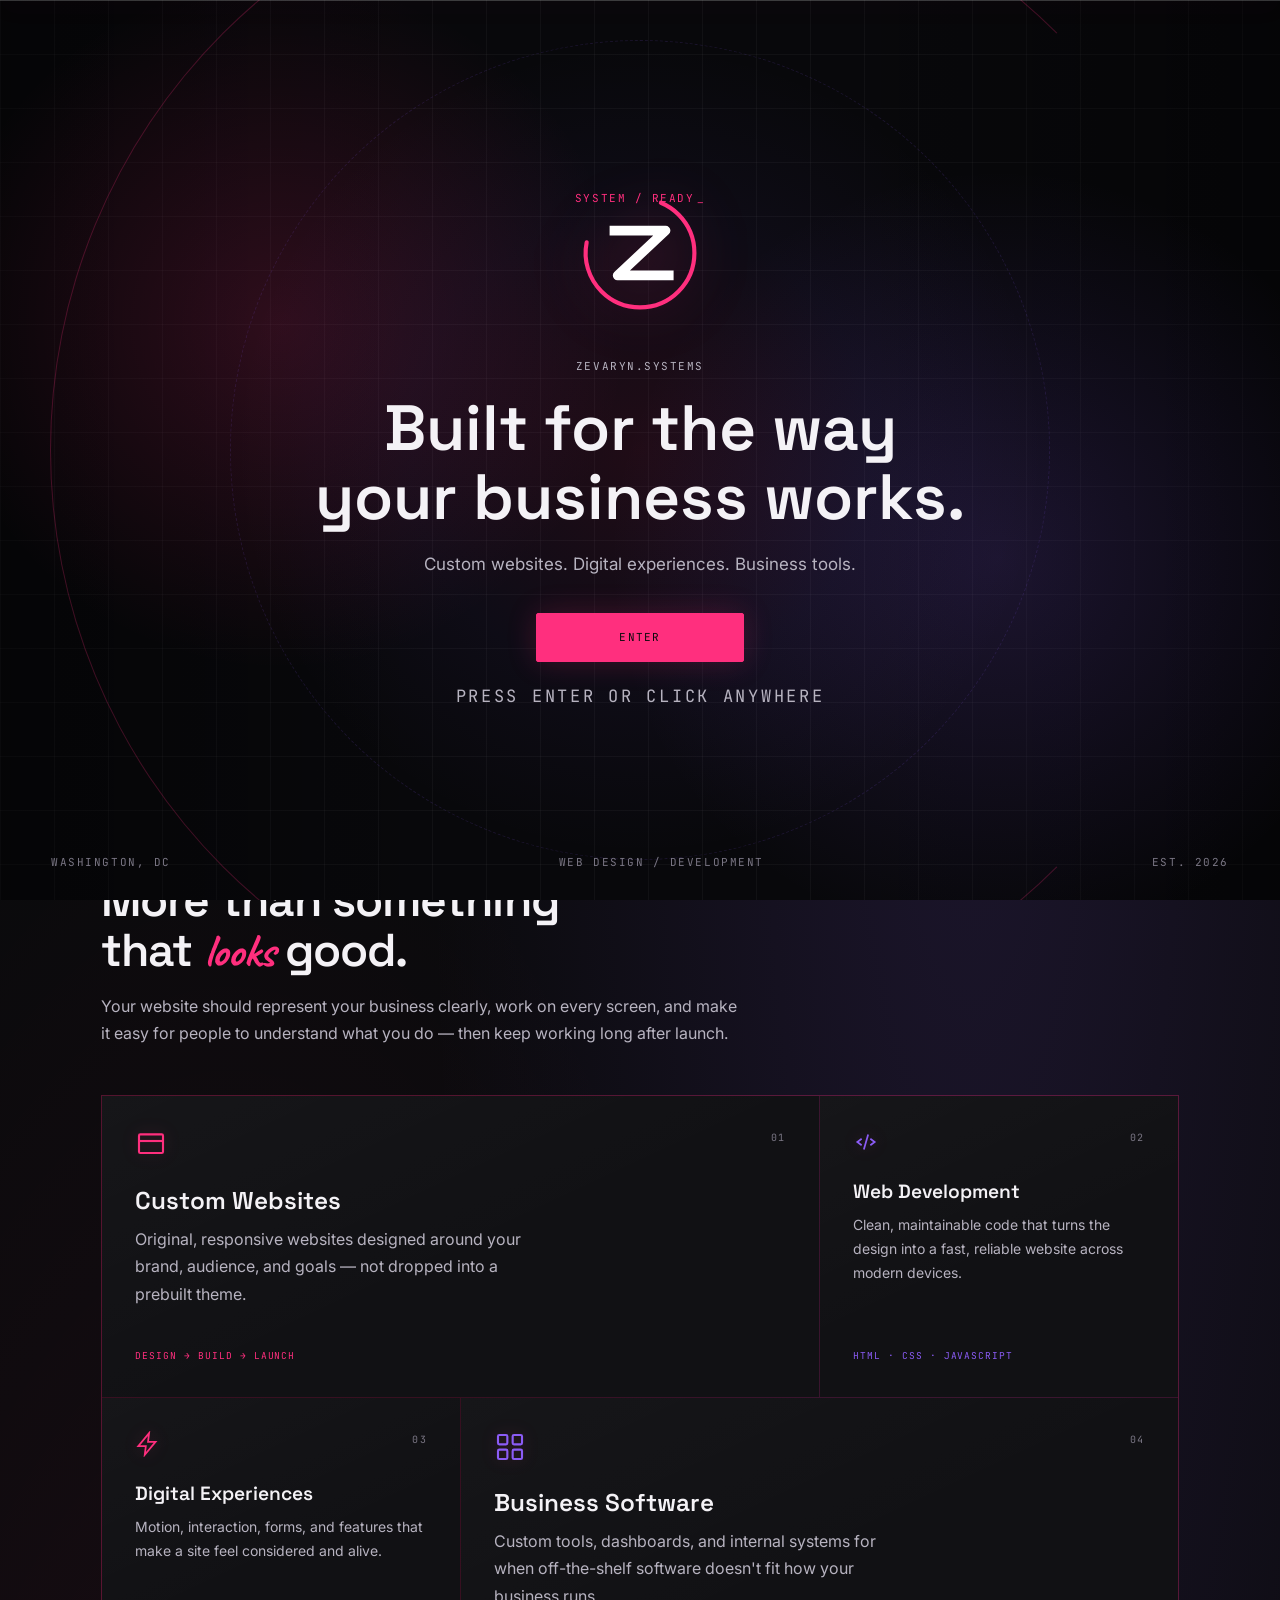
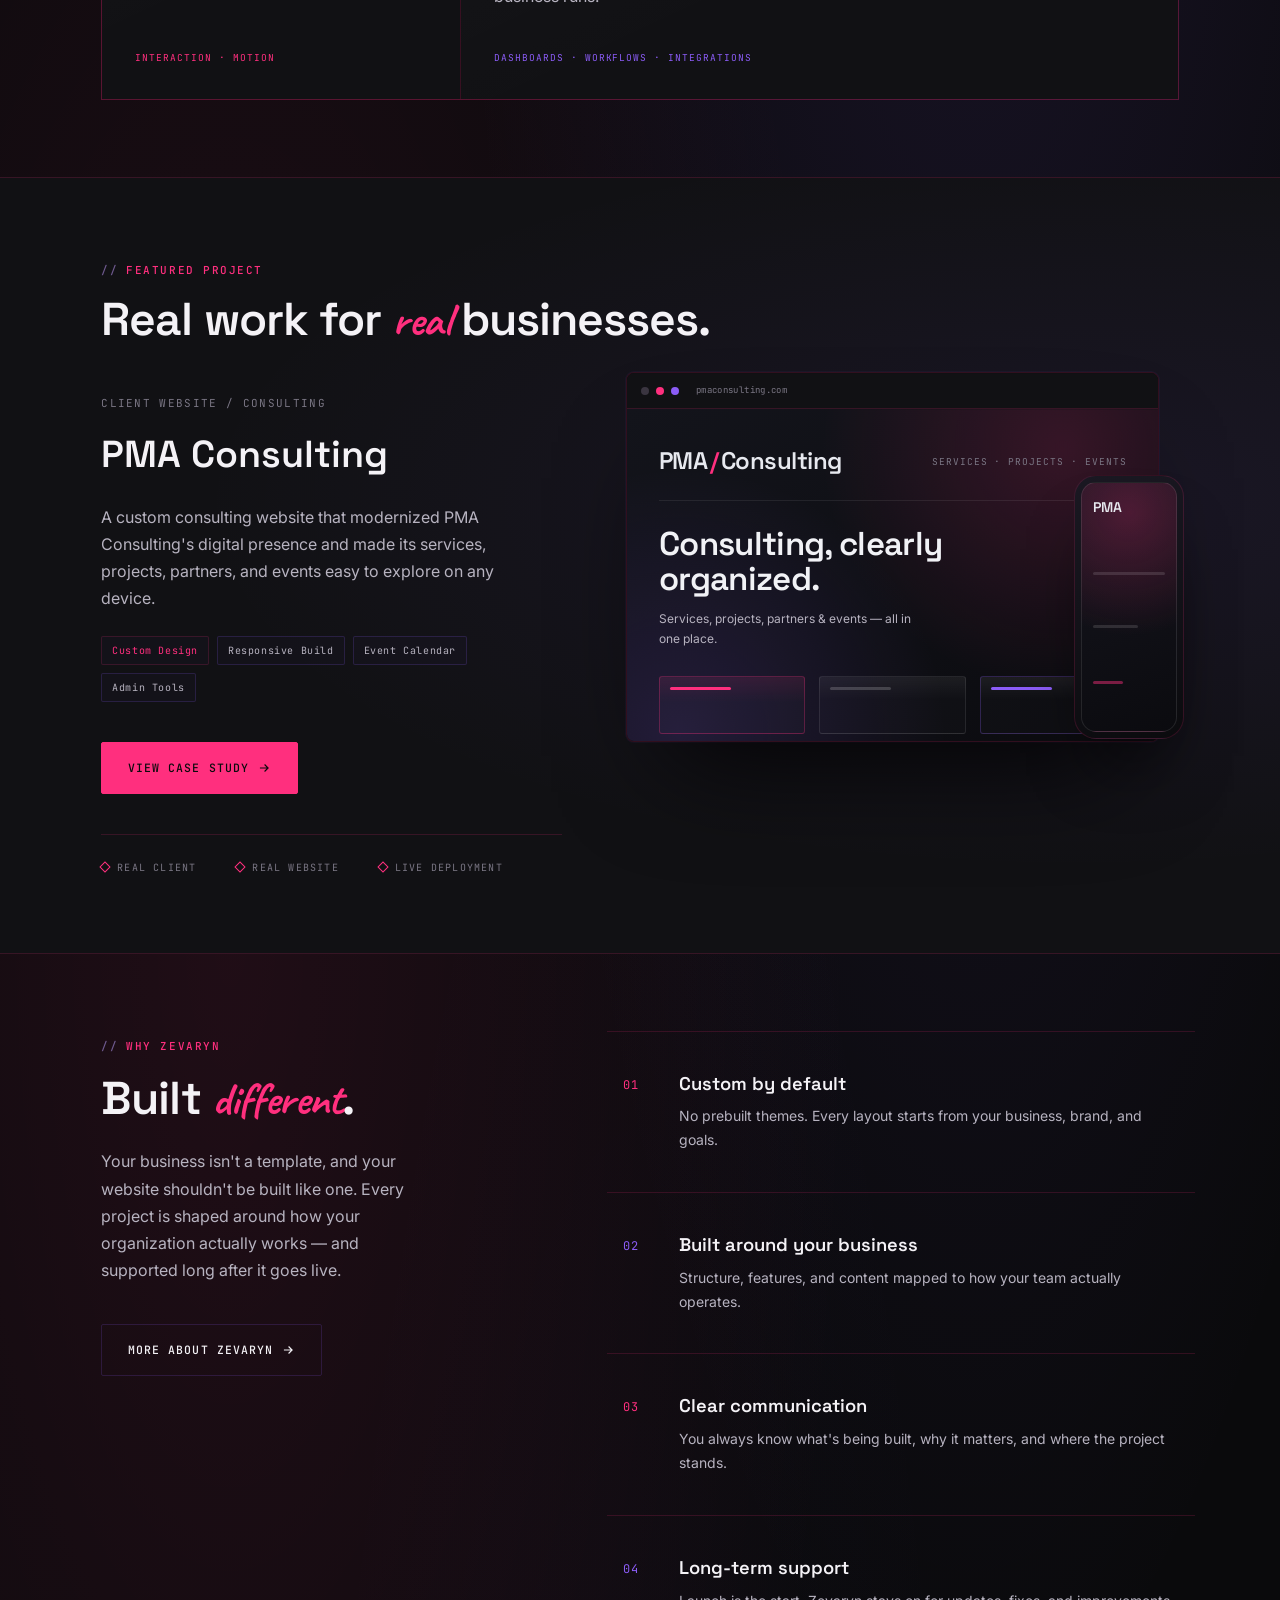
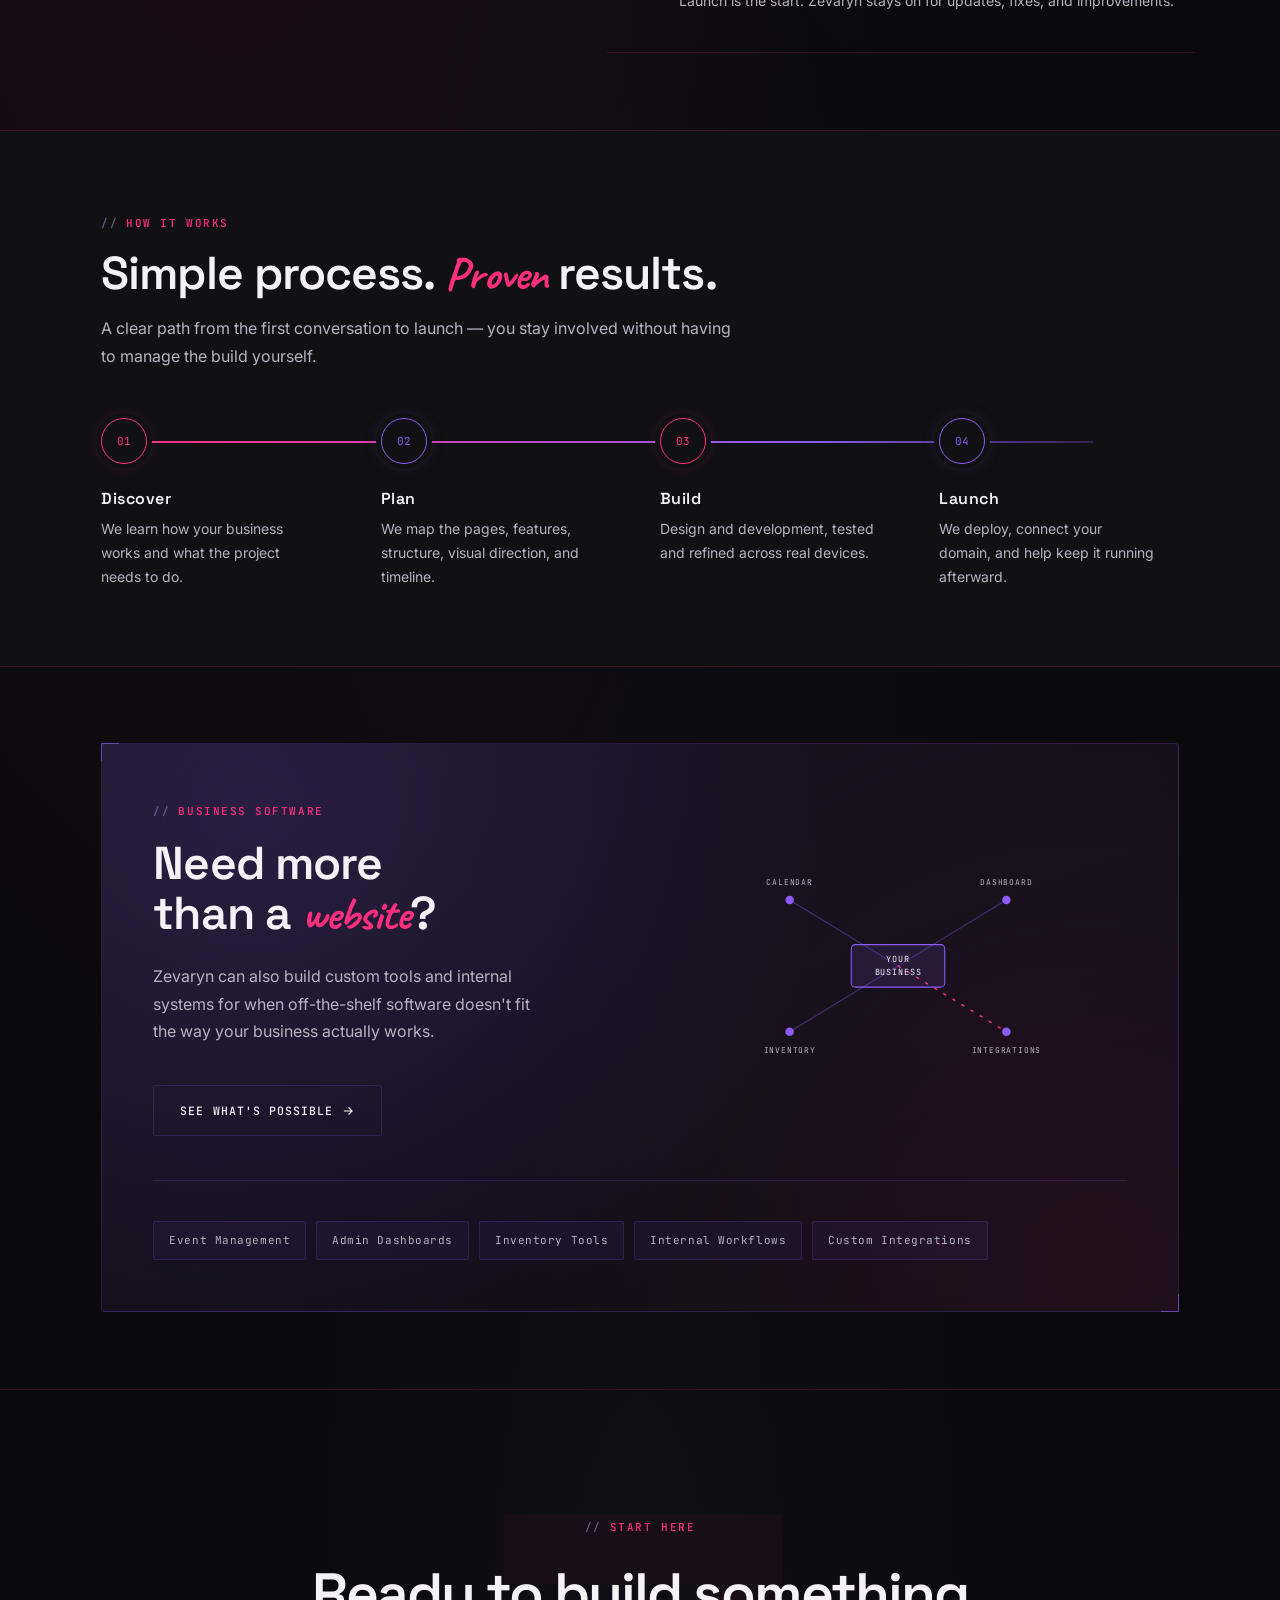
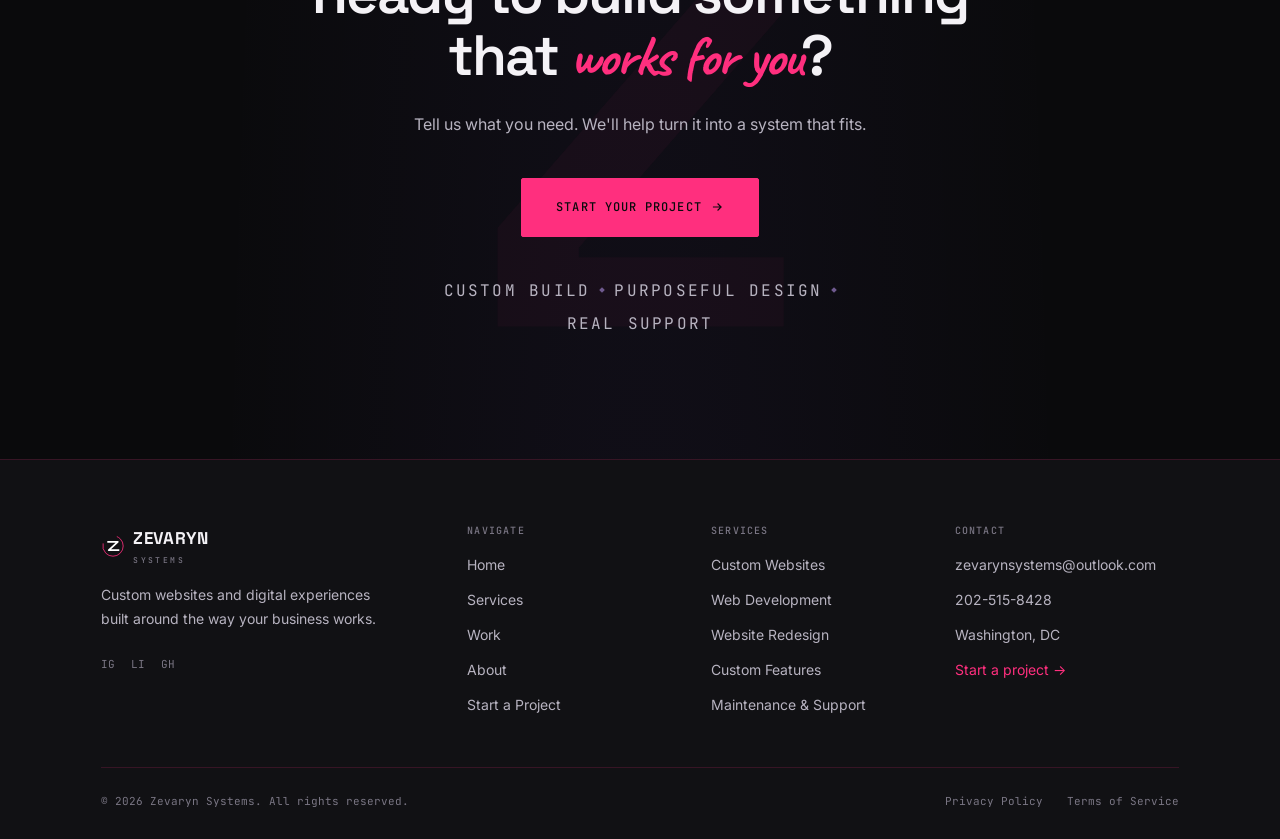
==== commit 6068336f: "Complete Zevaryn website redesign and portfolio foundation" ====
--- a/index.html
+++ b/index.html
@@ -3,25 +3,18 @@
 
 <head>
   <meta charset="UTF-8">
-
-  <meta
-    name="viewport"
-    content="width=device-width, initial-scale=1.0"
-  >
-
-  <title>
-    Zevaryn Systems — Custom Websites Built Around Your Business
-  </title>
+  <meta name="viewport" content="width=device-width, initial-scale=1.0">
+
+  <title>Zevaryn Systems — Custom Websites &amp; Business Tools</title>
 
   <meta
     name="description"
-    content="Zevaryn Systems designs and develops custom websites, digital experiences, integrations, and ongoing web solutions built around your business."
+    content="Zevaryn Systems designs and develops custom websites, digital experiences, and business tools built around the way your organization works — from first concept through launch and long-term support."
   >
 
-  <link
-    rel="stylesheet"
-    href="css/style.css"
-  >
+  <link rel="stylesheet" href="css/style.css">
+  <link rel="stylesheet" href="css/home.css">
+  <link rel="icon" href="data:image/svg+xml,%3Csvg xmlns='http://www.w3.org/2000/svg' viewBox='0 0 40 40'%3E%3Crect width='40' height='40' rx='8' fill='%230a0a0c'/%3E%3Ccircle cx='20' cy='20' r='15' fill='none' stroke='%23ff2f7e' stroke-width='2.4' stroke-dasharray='62 30' transform='rotate(-45 20 20)'/%3E%3Cpath d='M13 14H27L14 26H28' fill='none' stroke='%23f4f2f6' stroke-width='3.4' stroke-linecap='square' stroke-linejoin='round'/%3E%3C/svg%3E">
 </head>
 
 <body>
@@ -30,102 +23,41 @@
        ENTRY SCREEN
        ========================================================== -->
 
-  <section
-    id="entry-screen"
-    aria-labelledby="entry-title"
-  >
-
-    <div
-      class="entry-background"
-      aria-hidden="true"
-    >
+  <section id="entry-screen" aria-labelledby="entry-title">
+
+    <div class="entry-background" aria-hidden="true">
       <div class="entry-glow"></div>
-
       <div class="entry-orbit entry-orbit-one"></div>
-
       <div class="entry-orbit entry-orbit-two"></div>
-
       <div class="entry-scan"></div>
     </div>
 
-
     <div class="entry-interface">
 
-      <div class="entry-status">
-        SYSTEM / READY
-      </div>
-
+      <div class="entry-status">INITIALIZING</div>
 
       <div class="entry-logo-wrap">
-
-        <svg
-          class="entry-logo"
-          viewBox="0 0 40 40"
-          fill="none"
-          aria-hidden="true"
-        >
-
-          <circle
-            cx="20"
-            cy="20"
-            r="17"
-            stroke="#ff2f7e"
-            stroke-width="1.3"
-            stroke-dasharray="70 30"
-            stroke-linecap="round"
-            transform="rotate(-45 20 20)"
-          />
-
-          <path
-            d="M12 13H28L13 27H29"
-            stroke="white"
-            stroke-width="3"
-            stroke-linecap="square"
-            stroke-linejoin="round"
-          />
-
+        <svg class="entry-logo" viewBox="0 0 40 40" fill="none" aria-hidden="true">
+          <circle cx="20" cy="20" r="17" stroke="#ff2f7e" stroke-width="1.3" stroke-dasharray="70 30" stroke-linecap="round" transform="rotate(-45 20 20)"/>
+          <path d="M12 13H28L13 27H29" stroke="#fff" stroke-width="3" stroke-linecap="square" stroke-linejoin="round"/>
         </svg>
-
-      </div>
-
-
-      <div class="entry-eyebrow">
-        ZEVARYN.SYSTEMS
-      </div>
-
-
-      <h1 id="entry-title">
-        Built for the way your business works.
-      </h1>
-
-
-      <p>
-        Custom websites. Digital experiences. Built differently.
-      </p>
-
+      </div>
+
+      <div class="entry-eyebrow">ZEVARYN.SYSTEMS</div>
+
+      <h1 id="entry-title">Built for the way your business works.</h1>
+
+      <p>Custom websites. Digital experiences. Business tools.</p>
 
       <div class="entry-actions">
-
-        <button
-          class="entry-button entry-button-primary"
-          type="button"
-          data-entry-enter
-        >
+        <button class="entry-button entry-button-primary" type="button" data-entry-enter>
           ENTER
         </button>
-
-        <button
-          class="entry-button entry-button-secondary"
-          type="button"
-          data-entry-exit
-        >
-          EXIT
-        </button>
-
-      </div>
+      </div>
+
+      <p class="entry-hint">Press Enter or click anywhere</p>
 
     </div>
-
 
     <footer class="entry-footer">
       <span>WASHINGTON, DC</span>
@@ -141,24 +73,50 @@
        BACKGROUND EFFECTS
        ========================================================== -->
 
-  <div
-    class="grid-overlay"
-    aria-hidden="true"
-  ></div>
-
-  <div
-    class="grain"
-    aria-hidden="true"
-  ></div>
+  <div class="grid-overlay" aria-hidden="true"></div>
+  <div class="grain" aria-hidden="true"></div>
 
 
 
   <!-- ==========================================================
-       SHARED NAVIGATION
-       Loaded from components/navbar.html
+       NAVIGATION
        ========================================================== -->
 
-  <div id="navbar-placeholder"></div>
+  <header class="site-nav">
+    <div class="container nav-inner">
+
+      <a href="index.html" class="nav-logo" aria-label="Zevaryn Systems — home">
+        <svg viewBox="0 0 40 40" fill="none" aria-hidden="true">
+          <circle cx="20" cy="20" r="17" stroke="#ff2f7e" stroke-width="1.3" stroke-dasharray="70 30" stroke-linecap="round" transform="rotate(-45 20 20)"/>
+          <path d="M12 13H28L13 27H29" stroke="#fff" stroke-width="3" stroke-linecap="square" stroke-linejoin="round"/>
+        </svg>
+        <span>ZEVARYN<span class="sub">SYSTEMS</span></span>
+      </a>
+
+      <nav class="nav-links" aria-label="Primary navigation">
+        <a href="index.html" class="active" aria-current="page">Home</a>
+        <a href="services.html">Services</a>
+        <a href="work.html">Work</a>
+        <a href="about.html">About</a>
+      </nav>
+
+      <div class="nav-actions">
+        <a href="start-a-project.html" class="nav-cta">Start a Project</a>
+        <button class="nav-toggle" type="button" aria-label="Open navigation menu" aria-expanded="false" aria-controls="mobile-menu">
+          <span></span><span></span><span></span>
+        </button>
+      </div>
+
+    </div>
+  </header>
+
+  <div class="mobile-menu" id="mobile-menu" aria-label="Mobile navigation">
+    <a href="index.html" class="active" aria-current="page">Home</a>
+    <a href="services.html">Services</a>
+    <a href="work.html">Work</a>
+    <a href="about.html">About</a>
+    <a href="start-a-project.html" class="m-cta">Start a Project →</a>
+  </div>
 
 
 
@@ -170,245 +128,464 @@
 
 
     <!-- ========================================================
-         HERO
+         1. HERO
          ======================================================== -->
 
-    <section class="section hero-section">
-
-      <div class="container hero-grid">
-
-
-        <!-- HERO COPY -->
-
-        <div class="hero-copy">
-
-          <div
-            class="label reveal in"
-            style="margin-bottom:22px;"
-          >
-            WEB DESIGN. WEB DEVELOPMENT. DIGITAL EXPERIENCES.
+    <section class="home-hero">
+
+      <div class="container home-hero-grid">
+
+        <div class="home-hero-copy">
+
+          <p class="home-hero-eyebrow" data-r="1">
+            Web Design <span>/</span> Development <span>/</span> <b>Business Systems</b>
+          </p>
+
+          <h1>
+            <span class="line"><span>Built for the way</span></span>
+            <span class="line"><span>your <span class="brush">business</span> works.</span></span>
+          </h1>
+
+          <p class="home-hero-lead" data-r="2">
+            Zevaryn Systems designs and develops custom websites, digital
+            experiences, and business tools built around the way your
+            organization actually works.
+          </p>
+
+          <div class="home-hero-actions" data-r="3">
+            <a href="start-a-project.html" class="btn btn-primary">
+              Start a Project
+              <svg viewBox="0 0 24 24" fill="none" aria-hidden="true"><path d="M5 12h14M13 6l6 6-6 6" stroke="currentColor" stroke-width="2"/></svg>
+            </a>
+            <a href="work.html" class="btn btn-ghost">
+              View Our Work
+              <svg viewBox="0 0 24 24" fill="none" aria-hidden="true"><path d="M5 12h14M13 6l6 6-6 6" stroke="currentColor" stroke-width="2"/></svg>
+            </a>
           </div>
 
-
-          <h1
-            style="
-              font-size:clamp(40px,5.2vw,68px);
-              margin-bottom:24px;
-            "
-          >
-
-            <span
-              class="reveal in"
-              style="display:block;"
-            >
-              Built for the way
-            </span>
-
-            <span
-              class="reveal in"
-              data-delay="120"
-              style="display:block;"
-            >
-              your <span class="brush">business</span> works.
-            </span>
-
-          </h1>
-
-
-          <p
-            class="reveal in"
-            data-delay="220"
-            style="font-size:17px;"
-          >
-            Zevaryn Systems designs and develops custom websites
-            built around your business, your brand, and your goals —
-            from the first concept through launch and long-term support.
+          <p class="home-hero-note" data-r="4">
+            <b>Custom build.</b> <i>·</i> <b>Purposeful design.</b> <i>·</i> <b>Real support.</b>
           </p>
 
-
-          <div
-            class="hero-actions reveal in"
-            data-delay="320"
-          >
-
-            <a
-              href="start-a-project.html"
-              class="btn btn-primary"
-            >
-              Start a Project
-
-              <svg
-                width="14"
-                height="14"
-                viewBox="0 0 24 24"
-                fill="none"
-                aria-hidden="true"
-              >
-                <path
-                  d="M5 12h14M13 6l6 6-6 6"
-                  stroke="currentColor"
-                  stroke-width="2"
-                />
+        </div>
+
+
+        <div class="hero-interface" data-r="5" aria-hidden="true">
+          <div class="hero-interface-inner">
+
+            <span class="hi-arc hi-arc-a"></span>
+            <span class="hi-arc hi-arc-b"></span>
+
+            <span class="hi-coord hi-coord-tl">x:048 / y:048</span>
+            <span class="hi-coord hi-coord-br">// BUILD.OK</span>
+            <span class="hi-node"></span>
+
+            <div class="hi-panel">
+
+              <div class="hi-panel-head">
+                <span class="hi-d"></span><span class="hi-d"></span><span class="hi-d"></span>
+                <span class="hi-panel-title">zevaryn://systems</span>
+                <span class="hi-panel-status">LIVE</span>
+              </div>
+
+              <span class="hi-scan"></span>
+
+              <div class="hi-panel-body">
+
+                <div class="hi-monogram">
+                  <svg viewBox="0 0 40 40" fill="none"><path d="M12 13H28L13 27H29" stroke="currentColor" stroke-width="3.4" stroke-linecap="square" stroke-linejoin="round"/></svg>
+                </div>
+
+                <div class="hi-lines">
+                  <div class="hi-line"><span>DESIGN</span><b></b></div>
+                  <div class="hi-line"><span>BUILD</span><b></b></div>
+                  <div class="hi-line"><span>DEPLOY</span><b></b></div>
+                </div>
+
+                <svg class="hi-spark" viewBox="0 0 200 44" preserveAspectRatio="none" aria-hidden="true">
+                  <polyline points="0,34 26,28 48,31 74,16 104,22 136,9 168,14 200,4"/>
+                  <circle cx="200" cy="4" r="2.5"/>
+                </svg>
+
+              </div>
+
+            </div>
+
+          </div>
+        </div>
+
+      </div>
+
+    </section>
+
+
+
+    <!-- ========================================================
+         2. TRUST / CAPABILITY STRIP
+         ======================================================== -->
+
+    <section class="home-trust" aria-label="What Zevaryn delivers">
+      <div class="container">
+        <ul class="trust-list">
+          <li>Custom Websites</li>
+          <li>Responsive Development</li>
+          <li>Business Tools</li>
+          <li>Launch &amp; Deployment</li>
+          <li>Ongoing Support</li>
+        </ul>
+      </div>
+    </section>
+
+
+
+    <!-- ========================================================
+         3. WHAT WE BUILD
+         ======================================================== -->
+
+    <section class="section home-build">
+
+      <div class="container">
+
+        <div class="section-heading reveal">
+          <div class="label">What We Build</div>
+          <h2>More than something that <span class="brush">looks</span> good.</h2>
+          <p>
+            Your website should represent your business clearly, work on
+            every screen, and make it easy for people to understand what
+            you do — then keep working long after launch.
+          </p>
+        </div>
+
+        <div class="build-grid">
+
+          <article class="build-card build-card-lg reveal">
+            <div class="build-card-top">
+              <svg viewBox="0 0 24 24" fill="none" stroke="#ff2f7e" stroke-width="1.6" aria-hidden="true">
+                <rect x="3" y="4" width="18" height="14" rx="1"/><path d="M3 9h18"/>
               </svg>
+              <span class="build-index">01</span>
+            </div>
+            <h3>Custom Websites</h3>
+            <p>
+              Original, responsive websites designed around your brand,
+              audience, and goals — not dropped into a prebuilt theme.
+            </p>
+            <span class="build-tag">Design → Build → Launch</span>
+          </article>
+
+          <article class="build-card reveal" data-delay="60">
+            <div class="build-card-top">
+              <svg viewBox="0 0 24 24" fill="none" stroke="#8b5cf6" stroke-width="1.6" aria-hidden="true">
+                <path d="m8 9-4 3 4 3"/><path d="m16 9 4 3-4 3"/><path d="m14 5-4 14"/>
+              </svg>
+              <span class="build-index">02</span>
+            </div>
+            <h3>Web Development</h3>
+            <p>
+              Clean, maintainable code that turns the design into a fast,
+              reliable website across modern devices.
+            </p>
+            <span class="build-tag">HTML · CSS · JavaScript</span>
+          </article>
+
+          <article class="build-card reveal" data-delay="120">
+            <div class="build-card-top">
+              <svg viewBox="0 0 24 24" fill="none" stroke="#ff2f7e" stroke-width="1.6" aria-hidden="true">
+                <path d="M13 2 3 14h7l-1 8 10-12h-7l1-8z"/>
+              </svg>
+              <span class="build-index">03</span>
+            </div>
+            <h3>Digital Experiences</h3>
+            <p>
+              Motion, interaction, forms, and features that make a site
+              feel considered and alive.
+            </p>
+            <span class="build-tag">Interaction · Motion</span>
+          </article>
+
+          <article class="build-card build-card-wide reveal" data-delay="180">
+            <div class="build-card-top">
+              <svg viewBox="0 0 24 24" fill="none" stroke="#8b5cf6" stroke-width="1.6" aria-hidden="true">
+                <rect x="3" y="3" width="7" height="7" rx="1"/><rect x="14" y="3" width="7" height="7" rx="1"/><rect x="3" y="14" width="7" height="7" rx="1"/><rect x="14" y="14" width="7" height="7" rx="1"/>
+              </svg>
+              <span class="build-index">04</span>
+            </div>
+            <h3>Business Software</h3>
+            <p>
+              Custom tools, dashboards, and internal systems for when
+              off-the-shelf software doesn't fit how your business runs.
+            </p>
+            <span class="build-tag">Dashboards · Workflows · Integrations</span>
+          </article>
+
+        </div>
+
+      </div>
+
+    </section>
+
+
+
+    <!-- ========================================================
+         4. FEATURED PROJECT
+         ======================================================== -->
+
+    <section class="section home-featured">
+
+      <div class="container">
+
+        <div class="section-heading reveal">
+          <div class="label">Featured Project</div>
+          <h2>Real work for <span class="brush">real</span> businesses.</h2>
+        </div>
+
+        <div class="featured-layout">
+
+          <div class="featured-copy reveal">
+
+            <span class="eyebrow-tag">Client Website / Consulting</span>
+
+            <h3>PMA Consulting</h3>
+
+            <p>
+              A custom consulting website that modernized PMA Consulting's
+              digital presence and made its services, projects, partners,
+              and events easy to explore on any device.
+            </p>
+
+            <div class="tag-row">
+              <span class="tag tag-pink">Custom Design</span>
+              <span class="tag">Responsive Build</span>
+              <span class="tag">Event Calendar</span>
+              <span class="tag">Admin Tools</span>
+            </div>
+
+            <a href="pma-consulting.html" class="btn btn-primary">
+              View Case Study
+              <svg viewBox="0 0 24 24" fill="none" aria-hidden="true"><path d="M5 12h14M13 6l6 6-6 6" stroke="currentColor" stroke-width="2"/></svg>
             </a>
 
-
-            <a
-              href="work.html"
-              class="btn btn-ghost"
-            >
-              View Our Work
-
-              <svg
-                width="14"
-                height="14"
-                viewBox="0 0 24 24"
-                fill="none"
-                aria-hidden="true"
-              >
-                <path
-                  d="M5 12h14M13 6l6 6-6 6"
-                  stroke="currentColor"
-                  stroke-width="2"
-                />
-              </svg>
+            <ul class="featured-stamps">
+              <li>Real client</li>
+              <li>Real website</li>
+              <li>Live deployment</li>
+            </ul>
+
+          </div>
+
+
+          <div class="featured-media reveal" data-delay="140">
+
+            <div class="featured-browser" data-parallax="1">
+              <div class="fb-bar">
+                <i></i><i></i><i></i>
+                <em>pmaconsulting.com</em>
+              </div>
+              <div class="fb-screen">
+                <div class="fb-nav">
+                  <span class="fb-mark">PMA<span>/</span>Consulting</span>
+                  <span class="fb-nav-links">Services · Projects · Events</span>
+                </div>
+                <div class="fb-hero">
+                  <span class="fb-hero-h">Consulting, clearly organized.</span>
+                  <span class="fb-hero-p">Services, projects, partners &amp; events — all in one place.</span>
+                </div>
+                <div class="fb-cards" aria-hidden="true">
+                  <span></span><span></span><span></span>
+                </div>
+              </div>
+            </div>
+
+            <div class="featured-phone" data-parallax="2.4" aria-hidden="true">
+              <div class="fp-screen">
+                <b>PMA</b>
+                <span></span><span></span><span></span>
+              </div>
+            </div>
+
+          </div>
+
+        </div>
+
+      </div>
+
+    </section>
+
+
+
+    <!-- ========================================================
+         5. WHY ZEVARYN
+         ======================================================== -->
+
+    <section class="section home-why">
+
+      <div class="container">
+
+        <div class="why-layout">
+
+          <div class="why-lead reveal">
+            <div class="label">Why Zevaryn</div>
+            <h2>Built <span class="brush">different</span>.</h2>
+            <p>
+              Your business isn't a template, and your website shouldn't be
+              built like one. Every project is shaped around how your
+              organization actually works — and supported long after it
+              goes live.
+            </p>
+            <a href="about.html" class="btn btn-ghost">
+              More About Zevaryn
+              <svg viewBox="0 0 24 24" fill="none" aria-hidden="true"><path d="M5 12h14M13 6l6 6-6 6" stroke="currentColor" stroke-width="2"/></svg>
             </a>
-
           </div>
 
-
-          <div
-            class="hero-note reveal in"
-            data-delay="400"
-          >
-            CUSTOM WEB DEVELOPMENT.
-            <strong>PURPOSEFUL DESIGN.</strong>
+          <ol class="why-list">
+
+            <li class="why-item reveal">
+              <span class="why-num">01</span>
+              <div>
+                <h3>Custom by default</h3>
+                <p>No prebuilt themes. Every layout starts from your business, brand, and goals.</p>
+              </div>
+            </li>
+
+            <li class="why-item reveal" data-delay="70">
+              <span class="why-num">02</span>
+              <div>
+                <h3>Built around your business</h3>
+                <p>Structure, features, and content mapped to how your team actually operates.</p>
+              </div>
+            </li>
+
+            <li class="why-item reveal" data-delay="140">
+              <span class="why-num">03</span>
+              <div>
+                <h3>Clear communication</h3>
+                <p>You always know what's being built, why it matters, and where the project stands.</p>
+              </div>
+            </li>
+
+            <li class="why-item reveal" data-delay="210">
+              <span class="why-num">04</span>
+              <div>
+                <h3>Long-term support</h3>
+                <p>Launch is the start. Zevaryn stays on for updates, fixes, and improvements.</p>
+              </div>
+            </li>
+
+          </ol>
+
+        </div>
+
+      </div>
+
+    </section>
+
+
+
+    <!-- ========================================================
+         6. PROCESS
+         ======================================================== -->
+
+    <section class="section home-process">
+
+      <div class="container">
+
+        <div class="section-heading reveal">
+          <div class="label">How It Works</div>
+          <h2>Simple process. <span class="brush">Proven</span> results.</h2>
+          <p>
+            A clear path from the first conversation to launch — you stay
+            involved without having to manage the build yourself.
+          </p>
+        </div>
+
+        <ol class="process-line reveal">
+
+          <li class="pl-step">
+            <div class="pl-dot">01</div>
+            <h3>Discover</h3>
+            <p>We learn how your business works and what the project needs to do.</p>
+          </li>
+
+          <li class="pl-step">
+            <div class="pl-dot">02</div>
+            <h3>Plan</h3>
+            <p>We map the pages, features, structure, visual direction, and timeline.</p>
+          </li>
+
+          <li class="pl-step">
+            <div class="pl-dot">03</div>
+            <h3>Build</h3>
+            <p>Design and development, tested and refined across real devices.</p>
+          </li>
+
+          <li class="pl-step">
+            <div class="pl-dot">04</div>
+            <h3>Launch</h3>
+            <p>We deploy, connect your domain, and help keep it running afterward.</p>
+          </li>
+
+        </ol>
+
+      </div>
+
+    </section>
+
+
+
+    <!-- ========================================================
+         7. CUSTOM BUSINESS TOOLS
+         ======================================================== -->
+
+    <section class="section home-tools">
+
+      <div class="container">
+
+        <div class="tools-panel tech-frame reveal">
+
+          <div class="tools-grid">
+
+            <div class="tools-copy">
+              <div class="label">Business Software</div>
+              <h2>Need more than a <span class="brush">website</span>?</h2>
+              <p>
+                Zevaryn can also build custom tools and internal systems for
+                when off-the-shelf software doesn't fit the way your
+                business actually works.
+              </p>
+              <a href="services.html" class="btn btn-ghost">
+                See What's Possible
+                <svg viewBox="0 0 24 24" fill="none" aria-hidden="true"><path d="M5 12h14M13 6l6 6-6 6" stroke="currentColor" stroke-width="2"/></svg>
+              </a>
+            </div>
+
+            <svg class="tools-diagram" viewBox="0 0 320 220" aria-hidden="true">
+              <line x1="160" y1="110" x2="58" y2="48"/>
+              <line x1="160" y1="110" x2="262" y2="48"/>
+              <line x1="160" y1="110" x2="58" y2="172"/>
+              <line class="td-flow" x1="160" y1="110" x2="262" y2="172"/>
+              <circle cx="58" cy="48" r="4"/>
+              <circle cx="262" cy="48" r="4"/>
+              <circle cx="58" cy="172" r="4"/>
+              <circle cx="262" cy="172" r="4"/>
+              <text class="td-label" x="58" y="34" text-anchor="middle">CALENDAR</text>
+              <text class="td-label" x="262" y="34" text-anchor="middle">DASHBOARD</text>
+              <text class="td-label" x="58" y="192" text-anchor="middle">INVENTORY</text>
+              <text class="td-label" x="262" y="192" text-anchor="middle">INTEGRATIONS</text>
+              <rect x="116" y="90" width="88" height="40" rx="4"/>
+              <text x="160" y="106" text-anchor="middle">YOUR</text>
+              <text x="160" y="119" text-anchor="middle">BUSINESS</text>
+            </svg>
+
           </div>
 
-        </div>
-
-
-
-        <!-- HERO VISUAL -->
-
-        <div
-          class="hero-visual reveal-scale in"
-          data-delay="200"
-        >
-
-          <svg
-            viewBox="0 0 400 400"
-            style="
-              width:100%;
-              overflow:visible;
-            "
-            aria-hidden="true"
-          >
-
-            <circle
-              cx="200"
-              cy="200"
-              r="170"
-              fill="none"
-              stroke="rgba(139,92,246,.25)"
-              stroke-width="1"
-              stroke-dasharray="4 8"
-            />
-
-
-            <circle
-              cx="200"
-              cy="200"
-              r="140"
-              fill="none"
-              stroke="#ff2f7e"
-              stroke-width="1.4"
-              stroke-dasharray="240 500"
-              stroke-linecap="round"
-              transform="rotate(-30 200 200)"
-            >
-
-              <animateTransform
-                attributeName="transform"
-                type="rotate"
-                from="-30 200 200"
-                to="330 200 200"
-                dur="18s"
-                repeatCount="indefinite"
-              />
-
-            </circle>
-
-
-            <path
-              d="M130 130H270L140 270H280"
-              stroke="white"
-              stroke-width="14"
-              stroke-linecap="square"
-              stroke-linejoin="round"
-              fill="none"
-            />
-
-
-            <path
-              d="M130 130H270L140 270H280"
-              stroke="#ff2f7e"
-              stroke-width="14"
-              stroke-linecap="square"
-              stroke-linejoin="round"
-              fill="none"
-              opacity="0"
-            >
-
-              <animate
-                attributeName="opacity"
-                values="0;.5;0"
-                dur="4s"
-                repeatCount="indefinite"
-              />
-
-            </path>
-
-
-            <circle
-              cx="130"
-              cy="130"
-              r="3"
-              fill="#8b5cf6"
-            />
-
-            <circle
-              cx="280"
-              cy="270"
-              r="3"
-              fill="#8b5cf6"
-            />
-
-
-            <text
-              x="58"
-              y="58"
-              font-family="JetBrains Mono"
-              font-size="9"
-              fill="#7a7684"
-              letter-spacing="1"
-            >
-              // SYSTEM READY
-            </text>
-
-
-            <text
-              x="225"
-              y="345"
-              font-family="JetBrains Mono"
-              font-size="9"
-              fill="#ff2f7e"
-              letter-spacing="1"
-            >
-              // CUSTOM BUILD
-            </text>
-
-          </svg>
+          <ul class="tools-modules">
+            <li>Event Management</li>
+            <li>Admin Dashboards</li>
+            <li>Inventory Tools</li>
+            <li>Internal Workflows</li>
+            <li>Custom Integrations</li>
+          </ul>
 
         </div>
 
@@ -419,1196 +596,96 @@
 
 
     <!-- ========================================================
-         SERVICES
+         8. FINAL CTA
          ======================================================== -->
 
-    <section class="section home-services-section">
+    <section class="home-final">
+
+      <div class="final-watermark" aria-hidden="true">Z</div>
 
       <div class="container">
-
-        <div class="section-heading reveal">
-
-          <div class="label">
-            WHAT WE BUILD
+        <div class="final-inner reveal-scale">
+          <div class="label">Start Here</div>
+          <h2>Ready to build something that <span class="brush">works for you</span>?</h2>
+          <p>Tell us what you need. We'll help turn it into a system that fits.</p>
+          <a href="start-a-project.html" class="btn btn-primary btn-lg">
+            Start Your Project
+            <svg viewBox="0 0 24 24" fill="none" aria-hidden="true"><path d="M5 12h14M13 6l6 6-6 6" stroke="currentColor" stroke-width="2"/></svg>
+          </a>
+          <p class="final-meta"><span>Custom build</span><span>Purposeful design</span><span>Real support</span></p>
+        </div>
+      </div>
+
+    </section>
+
+
+  </main>
+
+
+
+  <!-- ==========================================================
+       FOOTER
+       ========================================================== -->
+
+  <footer class="site-footer">
+    <div class="container">
+
+      <div class="footer-grid">
+
+        <div class="footer-brand">
+          <a href="index.html" class="nav-logo" aria-label="Zevaryn Systems — home">
+            <svg viewBox="0 0 40 40" fill="none" aria-hidden="true">
+              <circle cx="20" cy="20" r="17" stroke="#ff2f7e" stroke-width="1.3" stroke-dasharray="70 30" stroke-linecap="round" transform="rotate(-45 20 20)"/>
+              <path d="M12 13H28L13 27H29" stroke="#fff" stroke-width="3" stroke-linecap="square" stroke-linejoin="round"/>
+            </svg>
+            <span>ZEVARYN<span class="sub">SYSTEMS</span></span>
+          </a>
+          <p>Custom websites and digital experiences built around the way your business works.</p>
+          <div class="footer-social" aria-label="Social links">
+            <a href="#" aria-label="Instagram">IG</a>
+            <a href="#" aria-label="LinkedIn">LI</a>
+            <a href="#" aria-label="GitHub">GH</a>
           </div>
-
-          <h2>
-            More than something that
-            <span class="brush">looks</span>
-            good.
-          </h2>
-
-          <p>
-            Your website should represent your business clearly,
-            work beautifully on every screen, and make it easy for
-            people to understand what you do and take the next step.
-          </p>
-
-        </div>
-
-
-
-        <div class="service-grid">
-
-
-          <!-- CUSTOM WEBSITES -->
-
-          <article class="service-card reveal">
-
-            <svg
-              viewBox="0 0 24 24"
-              fill="none"
-              stroke="#ff2f7e"
-              stroke-width="1.6"
-              aria-hidden="true"
-            >
-              <rect
-                x="3"
-                y="4"
-                width="18"
-                height="14"
-                rx="1"
-              />
-              <path d="M3 9h18"/>
-            </svg>
-
-            <h3>
-              Custom Websites
-            </h3>
-
-            <p>
-              Original, responsive websites designed specifically
-              around your business, audience, and brand.
-            </p>
-
-          </article>
-
-
-
-          <!-- WEB DEVELOPMENT -->
-
-          <article
-            class="service-card reveal"
-            data-delay="60"
-          >
-
-            <svg
-              viewBox="0 0 24 24"
-              fill="none"
-              stroke="#8b5cf6"
-              stroke-width="1.6"
-              aria-hidden="true"
-            >
-              <path d="m8 9-4 3 4 3"/>
-              <path d="m16 9 4 3-4 3"/>
-              <path d="m14 5-4 14"/>
-            </svg>
-
-            <h3>
-              Web Development
-            </h3>
-
-            <p>
-              Clean development that turns the design into a fast,
-              responsive, reliable website.
-            </p>
-
-          </article>
-
-
-
-          <!-- DIGITAL EXPERIENCES -->
-
-          <article
-            class="service-card reveal"
-            data-delay="120"
-          >
-
-            <svg
-              viewBox="0 0 24 24"
-              fill="none"
-              stroke="#ff2f7e"
-              stroke-width="1.6"
-              aria-hidden="true"
-            >
-              <path d="M13 2 3 14h7l-1 8 10-12h-7l1-8z"/>
-            </svg>
-
-            <h3>
-              Digital Experiences
-            </h3>
-
-            <p>
-              Thoughtful interactions, motion, forms, calendars,
-              and features that make a website feel alive.
-            </p>
-
-          </article>
-
-
-
-          <!-- INTEGRATIONS -->
-
-          <article
-            class="service-card reveal"
-            data-delay="180"
-          >
-
-            <svg
-              viewBox="0 0 24 24"
-              fill="none"
-              stroke="#8b5cf6"
-              stroke-width="1.6"
-              aria-hidden="true"
-            >
-              <circle cx="6" cy="12" r="3"/>
-              <circle cx="18" cy="6" r="3"/>
-              <circle cx="18" cy="18" r="3"/>
-              <path d="m9 11 6-4"/>
-              <path d="m9 13 6 4"/>
-            </svg>
-
-            <h3>
-              Website Integrations
-            </h3>
-
-            <p>
-              Connect forms, calendars, email services, databases,
-              analytics, and other tools your website needs.
-            </p>
-
-          </article>
-
-
-
-          <!-- SUPPORT -->
-
-          <article
-            class="service-card reveal"
-            data-delay="240"
-          >
-
-            <svg
-              viewBox="0 0 24 24"
-              fill="none"
-              stroke="#ff2f7e"
-              stroke-width="1.6"
-              aria-hidden="true"
-            >
-              <path d="M20 6 9 17l-5-5"/>
-            </svg>
-
-            <h3>
-              Ongoing Support
-            </h3>
-
-            <p>
-              Updates, maintenance, improvements, troubleshooting,
-              and support after your website goes live.
-            </p>
-
-          </article>
-
-        </div>
-
-      </div>
-
-    </section>
-
-
-
-    <!-- ========================================================
-         FEATURED WORK
-         ======================================================== -->
-
-    <section class="section home-featured-section">
-
-      <div class="container">
-
-        <div class="section-heading reveal">
-
-          <div class="label">
-            FEATURED PROJECT
-          </div>
-
-          <h2>
-            Real work for
-            <span class="brush">real</span>
-            businesses.
-          </h2>
-
-          <p>
-            Every project starts with what the business actually
-            needs — not with a preselected template.
-          </p>
-
-        </div>
-
-
-
-        <article
-          class="tech-frame reveal"
-          style="
-            border:1px solid var(--line);
-            background:
-              linear-gradient(
-                160deg,
-                var(--bg-2),
-                var(--bg-3)
-              );
-            padding:48px;
-          "
-        >
-
-          <div
-            style="
-              display:grid;
-              grid-template-columns:1fr 1fr;
-              gap:52px;
-              align-items:center;
-            "
-          >
-
-
-            <!-- PROJECT CONTENT -->
-
-            <div>
-
-              <div
-                class="eyebrow-tag"
-                style="margin-bottom:14px;"
-              >
-                CLIENT WEBSITE / CONSULTING
-              </div>
-
-
-              <h3
-                style="
-                  font-size:30px;
-                  margin-bottom:16px;
-                "
-              >
-                PMA Consulting
-              </h3>
-
-
-              <p style="margin-bottom:24px;">
-                A custom consulting website built to modernize
-                PMA Consulting's digital presence while making
-                its services, projects, partners, and events easier
-                to explore across desktop and mobile.
-              </p>
-
-
-              <div
-                class="tag-row"
-                style="margin-bottom:28px;"
-              >
-
-                <span class="tag">
-                  Custom Design
-                </span>
-
-                <span class="tag">
-                  Responsive Development
-                </span>
-
-                <span class="tag">
-                  Event Calendar
-                </span>
-
-                <span class="tag">
-                  Admin Tools
-                </span>
-
-              </div>
-
-
-              <a
-                href="pma-consulting.html"
-                class="btn btn-primary"
-              >
-                View Case Study
-
-                <svg
-                  width="14"
-                  height="14"
-                  viewBox="0 0 24 24"
-                  fill="none"
-                  aria-hidden="true"
-                >
-                  <path
-                    d="M5 12h14M13 6l6 6-6 6"
-                    stroke="currentColor"
-                    stroke-width="2"
-                  />
-                </svg>
-              </a>
-
-            </div>
-
-
-
-            <!-- PROJECT PREVIEW -->
-
-            <div>
-
-              <div class="browser-window">
-
-                <div class="browser-bar">
-
-                  <span class="browser-dot"></span>
-                  <span class="browser-dot"></span>
-                  <span class="browser-dot"></span>
-
-                  <span class="browser-address">
-                    pma-consulting
-                  </span>
-
-                </div>
-
-
-                <div class="browser-content project-preview-image">
-
-                  <div
-                    style="
-                      padding:30px;
-                      position:relative;
-                      z-index:2;
-                    "
-                  >
-
-                    <div
-                      style="
-                        font-family:var(--f-mono);
-                        font-size:10px;
-                        color:var(--pink);
-                        margin-bottom:18px;
-                      "
-                    >
-                      // CLIENT WEBSITE
-                    </div>
-
-
-                    <div
-                      style="
-                        height:11px;
-                        width:72%;
-                        background:rgba(255,255,255,.12);
-                        border-radius:2px;
-                        margin-bottom:10px;
-                      "
-                    ></div>
-
-
-                    <div
-                      style="
-                        height:9px;
-                        width:48%;
-                        background:rgba(255,255,255,.07);
-                        border-radius:2px;
-                        margin-bottom:28px;
-                      "
-                    ></div>
-
-
-                    <div
-                      style="
-                        display:grid;
-                        grid-template-columns:repeat(3,1fr);
-                        gap:8px;
-                      "
-                    >
-
-                      <div
-                        style="
-                          height:72px;
-                          border:1px solid var(--line);
-                          background:rgba(255,47,126,.06);
-                        "
-                      ></div>
-
-                      <div
-                        style="
-                          height:72px;
-                          border:1px solid var(--line-violet);
-                          background:rgba(139,92,246,.06);
-                        "
-                      ></div>
-
-                      <div
-                        style="
-                          height:72px;
-                          border:1px solid var(--line);
-                          background:rgba(255,47,126,.06);
-                        "
-                      ></div>
-
-                    </div>
-
-                  </div>
-
-                </div>
-
-              </div>
-
-            </div>
-
-          </div>
-
-        </article>
-
-      </div>
-
-    </section>
-
-
-
-    <!-- ========================================================
-         WHY ZEVARYN
-         ======================================================== -->
-
-    <section class="section home-principles-section">
-
-      <div class="container">
-
-        <div class="section-heading reveal">
-
-          <div class="label">
-            WHY ZEVARYN
-          </div>
-
-          <h2>
-            Custom by
-            <span class="brush">default</span>.
-          </h2>
-
-          <p>
-            Your business isn't identical to everyone else's.
-            Your website shouldn't be either.
-          </p>
-
-        </div>
-
-
-
-        <div
-          class="principles-grid"
-          style="
-            display:grid;
-            grid-template-columns:repeat(4,1fr);
-            gap:1px;
-            background:var(--line);
-            border:1px solid var(--line);
-          "
-        >
-
-
-          <article class="service-card reveal">
-
-            <div
-              class="eyebrow-tag"
-              style="margin-bottom:18px;"
-            >
-              01
-            </div>
-
-            <h3>
-              Designed Around You
-            </h3>
-
-            <p>
-              The design starts with your business, brand,
-              audience, and goals.
-            </p>
-
-          </article>
-
-
-
-          <article
-            class="service-card reveal"
-            data-delay="60"
-          >
-
-            <div
-              class="eyebrow-tag"
-              style="margin-bottom:18px;"
-            >
-              02
-            </div>
-
-            <h3>
-              Built From the Ground Up
-            </h3>
-
-            <p>
-              No generic website dropped into a template and
-              called custom.
-            </p>
-
-          </article>
-
-
-
-          <article
-            class="service-card reveal"
-            data-delay="120"
-          >
-
-            <div
-              class="eyebrow-tag"
-              style="margin-bottom:18px;"
-            >
-              03
-            </div>
-
-            <h3>
-              Responsive Everywhere
-            </h3>
-
-            <p>
-              Every build is designed to work across phones,
-              tablets, laptops, and larger screens.
-            </p>
-
-          </article>
-
-
-
-          <article
-            class="service-card reveal"
-            data-delay="180"
-          >
-
-            <div
-              class="eyebrow-tag"
-              style="margin-bottom:18px;"
-            >
-              04
-            </div>
-
-            <h3>
-              Human Support
-            </h3>
-
-            <p>
-              Work directly with someone who understands
-              your project and the code behind it.
-            </p>
-
-          </article>
-
-        </div>
-
-      </div>
-
-    </section>
-
-
-
-    <!-- ========================================================
-         PROCESS
-         ======================================================== -->
-
-    <section class="section home-process-section">
-
-      <div class="container">
-
-        <div class="section-heading reveal">
-
-          <div class="label">
-            HOW IT WORKS
-          </div>
-
-          <h2>
-            From idea to
-            <span class="brush">launch</span>.
-          </h2>
-
-          <p>
-            A straightforward process that keeps you involved
-            without making you manage the development yourself.
-          </p>
-
-        </div>
-
-
-
-        <div class="process-grid">
-
-
-          <article class="process-step reveal">
-
-            <div class="process-number">
-              01
-            </div>
-
-            <h3>
-              DISCOVER
-            </h3>
-
-            <p>
-              We talk through your business, audience,
-              goals, content, features, and what isn't
-              working today.
-            </p>
-
-          </article>
-
-
-
-          <article
-            class="process-step reveal"
-            data-delay="80"
-          >
-
-            <div class="process-number">
-              02
-            </div>
-
-            <h3>
-              PLAN
-            </h3>
-
-            <p>
-              We define the pages, functionality,
-              visual direction, project scope, and
-              launch plan.
-            </p>
-
-          </article>
-
-
-
-          <article
-            class="process-step reveal"
-            data-delay="160"
-          >
-
-            <div class="process-number">
-              03
-            </div>
-
-            <h3>
-              BUILD
-            </h3>
-
-            <p>
-              Your site is designed, developed,
-              tested, refined, and prepared for
-              real-world use.
-            </p>
-
-          </article>
-
-
-
-          <article
-            class="process-step reveal"
-            data-delay="240"
-          >
-
-            <div class="process-number">
-              04
-            </div>
-
-            <h3>
-              LAUNCH
-            </h3>
-
-            <p>
-              We deploy the site, connect your domain,
-              verify the important pieces, and help
-              keep it running afterward.
-            </p>
-
-          </article>
-
-        </div>
-
-      </div>
-
-    </section>
-
-
-
-    <!-- ========================================================
-         ADVANCED WEB CAPABILITIES
-         ======================================================== -->
-
-    <section class="section home-capabilities-section">
-
-      <div class="container">
-
-        <div
-          class="tech-frame reveal"
-          style="
-            border:1px solid var(--line-violet);
-            background:
-              radial-gradient(
-                circle at 20% 20%,
-                rgba(139,92,246,.08),
-                transparent 60%
-              ),
-              var(--bg-2);
-            padding:56px;
-          "
-        >
-
-          <div
-            style="
-              display:grid;
-              grid-template-columns:1fr 1fr;
-              gap:52px;
-              align-items:center;
-            "
-          >
-
-
-            <div>
-
-              <div
-                class="label"
-                style="margin-bottom:16px;"
-              >
-                MORE THAN A BASIC WEBSITE
-              </div>
-
-
-              <h2
-                style="
-                  font-size:clamp(26px,3.6vw,40px);
-                  margin-bottom:18px;
-                "
-              >
-                Need something
-                <span class="brush">custom</span>?
-              </h2>
-
-
-              <p style="margin-bottom:28px;">
-                Some websites need more than pages and a contact form.
-                Zevaryn can build custom website features and connected
-                tools around the way your business works.
-              </p>
-
-
-              <a
-                href="services.html"
-                class="btn btn-ghost"
-              >
-                Explore Services
-
-                <svg
-                  width="14"
-                  height="14"
-                  viewBox="0 0 24 24"
-                  fill="none"
-                  aria-hidden="true"
-                >
-                  <path
-                    d="M5 12h14M13 6l6 6-6 6"
-                    stroke="currentColor"
-                    stroke-width="2"
-                  />
-                </svg>
-              </a>
-
-            </div>
-
-
-
-            <div class="capability-grid">
-
-              <div class="capability-item">
-                Event Calendars
-              </div>
-
-              <div class="capability-item">
-                Admin Dashboards
-              </div>
-
-              <div class="capability-item">
-                Custom Forms
-              </div>
-
-              <div class="capability-item">
-                Database Integration
-              </div>
-
-              <div class="capability-item">
-                Client Portals
-              </div>
-
-              <div class="capability-item">
-                Custom Website Features
-              </div>
-
-            </div>
-
-          </div>
-
-        </div>
-
-      </div>
-
-    </section>
-
-
-
-    <!-- ========================================================
-         PRICING PREVIEW
-         ======================================================== -->
-
-    <section
-      class="section pricing-section home-pricing-section"
-      id="pricing-preview"
-    >
-
-      <div class="container">
-
-
-        <div class="section-heading pricing-intro reveal">
-
-          <div class="label">
-            SIMPLE, CLEAR PRICING
-          </div>
-
-          <h2>
-            Know where your
-            <span class="brush">project starts</span>.
-          </h2>
-
-          <p>
-            Every project is different, but you shouldn't have
-            to contact someone just to find out whether a custom
-            website is within your budget.
-          </p>
-
-        </div>
-
-
-
-        <div class="pricing-grid pricing-grid-home">
-
-
-          <!-- STARTER WEBSITE -->
-
-          <article class="pricing-card reveal">
-
-            <div class="pricing-card-top">
-
-              <div class="eyebrow-tag">
-                STARTER WEBSITE
-              </div>
-
-              <div class="pricing-price">
-
-                <span class="pricing-prefix">
-                  Starting at
-                </span>
-
-                <strong>
-                  $1,500
-                </strong>
-
-              </div>
-
-            </div>
-
-
-            <p class="pricing-description">
-              A focused custom website for businesses that need
-              a professional digital presence.
-            </p>
-
-
-            <ul class="pricing-features">
-
-              <li class="pricing-feature">
-                Up to 4 pages
-              </li>
-
-              <li class="pricing-feature">
-                Custom design
-              </li>
-
-              <li class="pricing-feature">
-                Responsive development
-              </li>
-
-              <li class="pricing-feature">
-                Contact functionality
-              </li>
-
-              <li class="pricing-feature">
-                Launch support
-              </li>
-
-            </ul>
-
-          </article>
-
-
-
-          <!-- BUSINESS WEBSITE -->
-
-          <article
-            class="pricing-card pricing-card-featured reveal"
-            data-delay="80"
-          >
-
-            <div class="pricing-badge">
-              MOST POPULAR
-            </div>
-
-
-            <div class="pricing-card-top">
-
-              <div class="eyebrow-tag">
-                BUSINESS WEBSITE
-              </div>
-
-              <div class="pricing-price">
-
-                <span class="pricing-prefix">
-                  Starting at
-                </span>
-
-                <strong>
-                  $2,500
-                </strong>
-
-              </div>
-
-            </div>
-
-
-            <p class="pricing-description">
-              A complete custom website for growing businesses
-              that need more room, functionality, and flexibility.
-            </p>
-
-
-            <ul class="pricing-features">
-
-              <li class="pricing-feature">
-                Up to 8 pages
-              </li>
-
-              <li class="pricing-feature">
-                Custom design & development
-              </li>
-
-              <li class="pricing-feature">
-                Responsive build
-              </li>
-
-              <li class="pricing-feature">
-                Advanced layouts
-              </li>
-
-              <li class="pricing-feature">
-                Contact / intake functionality
-              </li>
-
-              <li class="pricing-feature">
-                Basic integrations
-              </li>
-
-              <li class="pricing-feature">
-                Launch support
-              </li>
-
-            </ul>
-
-          </article>
-
-
-
-          <!-- ADVANCED WEBSITE -->
-
-          <article
-            class="pricing-card reveal"
-            data-delay="160"
-          >
-
-            <div class="pricing-card-top">
-
-              <div class="eyebrow-tag">
-                ADVANCED WEBSITE
-              </div>
-
-              <div class="pricing-price">
-
-                <span class="pricing-prefix">
-                  Starting at
-                </span>
-
-                <strong>
-                  $5,000
-                </strong>
-
-              </div>
-
-            </div>
-
-
-            <p class="pricing-description">
-              For larger websites or projects requiring advanced
-              custom functionality and connected tools.
-            </p>
-
-
-            <ul class="pricing-features">
-
-              <li class="pricing-feature">
-                Larger custom scope
-              </li>
-
-              <li class="pricing-feature">
-                Custom functionality
-              </li>
-
-              <li class="pricing-feature">
-                Integrations
-              </li>
-
-              <li class="pricing-feature">
-                Database-connected features
-              </li>
-
-              <li class="pricing-feature">
-                Admin tools where required
-              </li>
-
-            </ul>
-
-          </article>
-
-        </div>
-
-
-
-        <div class="pricing-preview-footer reveal">
-
-          <p class="pricing-note">
-            Starting prices are estimates. Final pricing depends on
-            project scope, complexity, content, integrations,
-            functionality, and timeline.
-          </p>
-
-
-          <a
-            href="services.html#pricing"
-            class="btn btn-ghost"
-          >
-            View Services & Pricing
-
-            <svg
-              width="14"
-              height="14"
-              viewBox="0 0 24 24"
-              fill="none"
-              aria-hidden="true"
-            >
-              <path
-                d="M5 12h14M13 6l6 6-6 6"
-                stroke="currentColor"
-                stroke-width="2"
-              />
-            </svg>
-          </a>
-
-        </div>
-
-      </div>
-
-    </section>
-
-
-
-    <!-- ========================================================
-         FINAL CTA
-         ======================================================== -->
-
-    <section
-      class="section home-final-cta-section"
-      style="padding-bottom:140px;"
-    >
-
-      <div class="container">
-
-        <div class="cta-panel reveal-scale">
-
-          <h2
-            style="
-              font-size:clamp(32px,5vw,54px);
-              margin-bottom:18px;
-            "
-          >
-            Ready for a website that
-            <br>
-            actually feels like
-            <span class="brush">your business</span>?
-          </h2>
-
-
-          <p
-            style="
-              max-width:520px;
-              margin:0 auto 34px;
-              font-size:16px;
-            "
-          >
-            Tell us what you're building, what your current site
-            isn't doing, or what you want your new website to become.
-          </p>
-
-
-          <a
-            href="start-a-project.html"
-            class="btn btn-primary"
-            style="
-              padding:18px 34px;
-              font-size:13px;
-            "
-          >
-            Start Your Project
-
-            <svg
-              width="15"
-              height="15"
-              viewBox="0 0 24 24"
-              fill="none"
-              aria-hidden="true"
-            >
-              <path
-                d="M5 12h14M13 6l6 6-6 6"
-                stroke="currentColor"
-                stroke-width="2"
-              />
-            </svg>
-          </a>
-
-        </div>
-
-      </div>
-
-    </section>
-
-
-  </main>
-
-
-
-  <!-- ==========================================================
-       SHARED FOOTER
-       Loaded from components/footer.html
-       ========================================================== -->
-
-  <div id="footer-placeholder"></div>
+        </div>
+
+        <nav class="footer-col" aria-label="Site">
+          <h4>Navigate</h4>
+          <a href="index.html">Home</a>
+          <a href="services.html">Services</a>
+          <a href="work.html">Work</a>
+          <a href="about.html">About</a>
+          <a href="start-a-project.html">Start a Project</a>
+        </nav>
+
+        <nav class="footer-col" aria-label="Services">
+          <h4>Services</h4>
+          <a href="services.html">Custom Websites</a>
+          <a href="services.html">Web Development</a>
+          <a href="services.html">Website Redesign</a>
+          <a href="services.html">Custom Features</a>
+          <a href="services.html#pricing">Maintenance &amp; Support</a>
+        </nav>
+
+        <div class="footer-col footer-contact">
+          <h4>Contact</h4>
+          <a href="mailto:zevarynsystems@outlook.com">zevarynsystems@outlook.com</a>
+          <a href="tel:+12025158428">202-515-8428</a>
+          <p>Washington, DC</p>
+          <a href="start-a-project.html" class="footer-contact-cta">Start a project →</a>
+        </div>
+
+      </div>
+
+      <div class="footer-bottom">
+        <span>© 2026 Zevaryn Systems. All rights reserved.</span>
+        <span class="footer-legal">
+          <a href="privacy.html">Privacy Policy</a>
+          <a href="terms.html">Terms of Service</a>
+        </span>
+      </div>
+
+    </div>
+  </footer>
 
 
 
@@ -1616,10 +693,7 @@
        CURSOR
        ========================================================== -->
 
-  <div
-    class="cursor-halo"
-    aria-hidden="true"
-  ></div>
+  <div class="cursor-halo" aria-hidden="true"></div>
 
 
 
@@ -1627,10 +701,9 @@
        JAVASCRIPT
        ========================================================== -->
 
-  <script src="js/components.js"></script>
-
   <script src="js/main.js"></script>
+  <script src="js/home.js"></script>
 
 </body>
 
-</html>+</html>
--- a/css/style.css
+++ b/css/style.css
@@ -1,10 +1,38 @@
+@import url('https://fonts.googleapis.com/css2?family=Space+Grotesk:wght@400;500;600;700&family=Inter:wght@400;500;600&family=JetBrains+Mono:wght@400;500&family=Caveat:wght@600;700&display=swap');
+
 /* ==========================================================
-   ZEVARYN SYSTEMS — COMPLETE STYLESHEET
+   ZEVARYN SYSTEMS — GLOBAL DESIGN SYSTEM
+   Phase 1: shared foundation
+
+   1. Design tokens
+   2. Reset
+   3. Base typography
+   4. Layout primitives (container / section / grid)
+   5. Section headings
+   6. Buttons
+   7. Cards
+   8. Background effects
+   9. Entry screen
+   10. Navigation + mobile menu
+   11. Hero / page hero
+   12. Home + shared components
+   13. Work / case study
+   14. Pricing system
+   15. Add-ons / maintenance / project intake
+   16. Internal pages / forms / legal / error
+   17. Motion + cursor
+   18. Footer
+   19. Responsive
+   20. Reduced motion / no-script
    ========================================================== */
 
-@import url('https://fonts.googleapis.com/css2?family=Space+Grotesk:wght@400;500;600;700&family=Inter:wght@400;500;600&family=JetBrains+Mono:wght@400;500&family=Caveat:wght@600;700&display=swap');
+
+/* ==========================================================
+   1. DESIGN TOKENS
+   ========================================================== */
 
 :root {
+  /* Brand palette — unchanged direction */
   --bg-0: #0a0a0c;
   --bg-1: #111114;
   --bg-2: #151318;
@@ -23,19 +51,92 @@
   --line: rgba(255, 47, 126, .16);
   --line-violet: rgba(139, 92, 246, .18);
   --line-strong: rgba(255, 47, 126, .4);
-
-  --f-display: 'Space Grotesk', sans-serif;
-  --f-body: 'Inter', sans-serif;
-  --f-mono: 'JetBrains Mono', monospace;
-  --f-brush: 'Caveat', cursive;
-
-  --container: 1480px;
-  --ease: cubic-bezier(.16, .84, .44, 1);
+  --line-soft: rgba(255, 255, 255, .08);
+
+  /* Type families */
+  --f-display: 'Space Grotesk', 'Segoe UI', system-ui, sans-serif;
+  --f-body: 'Inter', system-ui, -apple-system, sans-serif;
+  --f-mono: 'JetBrains Mono', ui-monospace, 'SFMono-Regular', monospace;
+  --f-brush: 'Caveat', 'Segoe Script', cursive;
+
+  /* Spacing scale */
+  --space-3xs: 4px;
+  --space-2xs: 8px;
+  --space-xs: 12px;
+  --space-sm: 16px;
+  --space-md: 24px;
+  --space-lg: 40px;
+  --space-xl: 64px;
+  --space-2xl: 96px;
+  --space-3xl: 140px;
+
+  /* Section rhythm */
+  --section-space: clamp(72px, 10vw, 120px);
+  --section-space-mobile: 72px;
+  --section-space-tight: clamp(48px, 7vw, 80px);
+  --section-space-large: clamp(100px, 13vw, 168px);
+
+  /* Widths */
+  --content-width: 1180px;
+  --content-width-wide: 1480px;
+  --content-width-narrow: 880px;
+  --text-width: 64ch;
+  --gutter: clamp(20px, 4vw, 72px);
+
+  /* Surfaces */
+  --card-padding: clamp(24px, 3vw, 36px);
+  --card-padding-sm: 20px;
+  --panel-padding: clamp(28px, 4vw, 56px);
+  --grid-gap: clamp(16px, 2vw, 28px);
+  --grid-gap-tight: 1px;
+
+  /* Radii */
+  --radius-sm: 2px;
+  --radius-md: 4px;
+  --radius-lg: 8px;
+  --radius-pill: 999px;
+
+  /* Fluid type scale */
+  --text-hero: clamp(2.75rem, 5.4vw, 4.5rem);
+  --text-h1: clamp(2.5rem, 5vw, 3.75rem);
+  --text-h2: clamp(1.9rem, 3.6vw, 2.9rem);
+  --text-h3: clamp(1.15rem, 1.5vw, 1.4rem);
+  --text-h4: 1.0625rem;
+  --text-lead: clamp(1rem, 1.2vw, 1.0625rem);
+  --text-body: 1rem;
+  --text-sm: .875rem;
+  --text-xs: .75rem;
+  --text-2xs: .6875rem;
+
+  --leading-tight: 1.08;
+  --leading-snug: 1.35;
+  --leading-normal: 1.7;
+
+  --tracking-label: .14em;
+  --tracking-tight: -.03em;
+
+  /* Motion */
+  --motion-fast: .18s;
+  --motion-normal: .3s;
+  --motion-slow: .6s;
+  --ease-standard: cubic-bezier(.16, .84, .44, 1);
+  --ease: cubic-bezier(.16, .84, .44, 1); /* legacy alias */
+
+  /* Z-index scale */
+  --z-bg: 0;
+  --z-grain: 1;
+  --z-content: 3;
+  --z-menu: 90;
+  --z-nav: 100;
+  --z-cursor: 200;
+  --z-entry: 1000;
+
+  --container: 1480px; /* legacy alias */
 }
 
 
 /* ==========================================================
-   RESET
+   2. RESET
    ========================================================== */
 
 *,
@@ -61,6 +162,8 @@
 
   color: var(--white);
   font-family: var(--f-body);
+  font-size: var(--text-body);
+  line-height: var(--leading-normal);
 
   -webkit-font-smoothing: antialiased;
   text-rendering: optimizeLegibility;
@@ -80,6 +183,7 @@
 textarea,
 select {
   font: inherit;
+  color: inherit;
 }
 
 button {
@@ -99,7 +203,8 @@
 
 :focus-visible {
   outline: 2px solid var(--pink);
-  outline-offset: 4px;
+  outline-offset: 3px;
+  border-radius: 1px;
 }
 
 button,
@@ -109,7 +214,7 @@
 
 
 /* ==========================================================
-   TYPOGRAPHY
+   3. BASE TYPOGRAPHY
    ========================================================== */
 
 h1,
@@ -122,13 +227,48 @@
   color: var(--white);
   font-family: var(--f-display);
   font-weight: 600;
-  line-height: 1.05;
+  line-height: var(--leading-tight);
+  text-wrap: balance;
+}
+
+h1 {
+  font-size: var(--text-h1);
+  letter-spacing: var(--tracking-tight);
+}
+
+h2 {
+  font-size: var(--text-h2);
+  letter-spacing: -.02em;
+}
+
+h3 {
+  font-size: var(--text-h3);
+  line-height: var(--leading-snug);
+}
+
+h4 {
+  font-size: var(--text-h4);
+  line-height: var(--leading-snug);
 }
 
 p {
   margin: 0;
   color: var(--gray-1);
-  line-height: 1.7;
+  line-height: var(--leading-normal);
+}
+
+/* Long-form paragraphs stay readable */
+.page-copy p,
+.case-study p,
+.legal-content p,
+.section-copy,
+.prose p {
+  max-width: var(--text-width);
+}
+
+strong {
+  color: var(--white);
+  font-weight: 600;
 }
 
 .brush {
@@ -137,20 +277,24 @@
   font-weight: 700;
 }
 
-.label {
+/* Technical / eyebrow label */
+.label,
+.section-label {
   display: inline-flex;
   align-items: center;
-  gap: 8px;
+  gap: var(--space-2xs);
 
   color: var(--pink);
 
   font-family: var(--f-mono);
-  font-size: 11px;
-  letter-spacing: .14em;
+  font-size: var(--text-2xs);
+  font-weight: 500;
+  letter-spacing: var(--tracking-label);
   text-transform: uppercase;
 }
 
-.label::before {
+.label::before,
+.section-label::before {
   content: '//';
   color: var(--violet-muted);
 }
@@ -158,94 +302,289 @@
 .eyebrow-tag {
   color: var(--gray-2);
   font-family: var(--f-mono);
-  font-size: 10px;
+  font-size: var(--text-2xs);
   letter-spacing: .12em;
   text-transform: uppercase;
 }
 
+.status {
+  display: inline-flex;
+  align-items: center;
+  gap: var(--space-2xs);
+
+  color: var(--gray-2);
+
+  font-family: var(--f-mono);
+  font-size: var(--text-2xs);
+  letter-spacing: .08em;
+  text-transform: uppercase;
+}
+
+.status::before {
+  content: '';
+  width: 6px;
+  height: 6px;
+  border-radius: 50%;
+  background: var(--pink);
+  box-shadow: 0 0 8px var(--pink);
+}
+
+.status.live::before {
+  animation: statusPulse 2.2s infinite;
+}
+
+@keyframes statusPulse {
+  0%, 100% { opacity: 1; box-shadow: 0 0 5px var(--pink); }
+  50% { opacity: .55; box-shadow: 0 0 14px var(--pink); }
+}
+
 
 /* ==========================================================
-   LAYOUT
+   4. LAYOUT PRIMITIVES
    ========================================================== */
 
-.container {
+.container,
+.container-wide,
+.container-narrow {
   width: 100%;
-  max-width: var(--container);
-  margin: 0 auto;
-  padding: 0 clamp(24px, 4vw, 72px);
-}
-
-@media (min-width: 1600px) {
-  :root {
-    --container: 1600px;
-  }
-}
+  margin-inline: auto;
+  padding-inline: var(--gutter);
+}
+
+.container { max-width: var(--content-width); }
+.container-wide { max-width: var(--content-width-wide); }
+.container-narrow { max-width: var(--content-width-narrow); }
 
 .section {
   position: relative;
-  z-index: 3;
-  padding: 100px 0;
-  scroll-margin-top: 96px;
-}
-
-.section-sm {
-  padding: 70px 0;
-}
-
-.section-lg {
-  padding: 130px 0;
-}
+  z-index: var(--z-content);
+  padding-block: var(--section-space);
+  scroll-margin-top: 88px;
+}
+
+.section-tight,
+.section-sm { padding-block: var(--section-space-tight); }
+
+.section-large,
+.section-lg { padding-block: var(--section-space-large); }
+
+/* Tighten the hero-to-content transition */
+.page-hero + .section,
+.page-hero + .section-soft {
+  padding-top: var(--section-space-tight);
+}
+
+.section-soft { background: rgba(255, 255, 255, .015); }
+.section-dark { background: var(--bg-0); }
+
+.section-accent {
+  background:
+    radial-gradient(circle at 20% 0%, rgba(255, 47, 126, .06), transparent 45%),
+    radial-gradient(circle at 90% 100%, rgba(139, 92, 246, .07), transparent 45%),
+    var(--bg-1);
+}
+
+/* Responsive grids */
+.grid-2,
+.grid-3,
+.grid-4,
+.grid-auto {
+  display: grid;
+  gap: var(--grid-gap);
+}
+
+.grid-2 { grid-template-columns: repeat(2, minmax(0, 1fr)); }
+.grid-3 { grid-template-columns: repeat(3, minmax(0, 1fr)); }
+.grid-4 { grid-template-columns: repeat(4, minmax(0, 1fr)); }
+.grid-auto { grid-template-columns: repeat(auto-fit, minmax(240px, 1fr)); }
+
+/* Hairline grid — cards separated by a 1px rule */
+.grid-hairline {
+  display: grid;
+  gap: var(--grid-gap-tight);
+  border: 1px solid var(--line);
+  background: var(--line);
+}
+
+
+/* ==========================================================
+   5. SECTION HEADINGS
+   ========================================================== */
 
 .section-heading {
-  max-width: 650px;
-  margin-bottom: 48px;
-}
-
-.section-heading .label {
-  margin-bottom: 16px;
-}
-
-.section-heading h2 {
-  margin-bottom: 18px;
-  font-size: clamp(30px, 4vw, 48px);
-}
-
-.section-heading p {
-  font-size: 15.5px;
+  max-width: 640px;
+  margin-bottom: var(--space-xl);
+}
+
+.section-heading.center {
+  margin-inline: auto;
+  text-align: center;
+}
+
+.section-heading .label,
+.section-heading .section-label,
+.section-label {
+  margin-bottom: var(--space-sm);
+}
+
+.section-heading h2,
+.section-title {
+  margin-bottom: var(--space-sm);
+  font-size: var(--text-h2);
+}
+
+.section-heading p,
+.section-copy {
+  font-size: var(--text-lead);
+  color: var(--gray-1);
+}
+
+.section-heading.center p,
+.section-heading.center .section-copy {
+  margin-inline: auto;
 }
 
 
 /* ==========================================================
-   BACKGROUND EFFECTS
+   6. BUTTONS
+   ========================================================== */
+
+.btn {
+  --btn-pad-y: 15px;
+  --btn-pad-x: 26px;
+
+  display: inline-flex;
+  align-items: center;
+  justify-content: center;
+  gap: var(--space-2xs);
+
+  padding: var(--btn-pad-y) var(--btn-pad-x);
+  min-height: 48px;
+
+  border: 1px solid transparent;
+  border-radius: var(--radius-sm);
+
+  font-family: var(--f-mono);
+  font-size: 11.5px;
+  font-weight: 500;
+  letter-spacing: .09em;
+  text-transform: uppercase;
+  white-space: nowrap;
+
+  transition:
+    transform var(--motion-normal) var(--ease-standard),
+    box-shadow var(--motion-normal) var(--ease-standard),
+    background var(--motion-fast) var(--ease-standard),
+    color var(--motion-fast) var(--ease-standard),
+    border-color var(--motion-fast) var(--ease-standard);
+}
+
+.btn svg {
+  width: 14px;
+  height: 14px;
+  transition: transform var(--motion-normal) var(--ease-standard);
+}
+
+.btn:hover svg { transform: translateX(4px); }
+.btn:active { transform: translateY(0); }
+
+.btn-primary {
+  border-color: var(--pink);
+  background: var(--pink);
+  color: var(--bg-0);
+}
+
+.btn-primary:hover {
+  transform: translateY(-2px);
+  box-shadow: 0 0 30px rgba(255, 47, 126, .28);
+}
+
+.btn-secondary {
+  border-color: var(--line-strong);
+  background: rgba(255, 255, 255, .02);
+  color: var(--white);
+}
+
+.btn-secondary:hover {
+  transform: translateY(-2px);
+  border-color: var(--pink);
+  background: rgba(255, 47, 126, .06);
+}
+
+.btn-ghost {
+  border-color: var(--line-violet);
+  background: transparent;
+  color: var(--white);
+}
+
+.btn-ghost:hover {
+  border-color: var(--violet);
+  background: rgba(139, 92, 246, .07);
+}
+
+.btn-small {
+  --btn-pad-y: 11px;
+  --btn-pad-x: 18px;
+  min-height: 40px;
+  font-size: 10.5px;
+}
+
+
+/* ==========================================================
+   7. CARDS
+   ========================================================== */
+
+.card {
+  padding: var(--card-padding);
+  border: 1px solid var(--line);
+  border-radius: var(--radius-md);
+  background:
+    linear-gradient(150deg, rgba(255, 255, 255, .02), transparent 45%),
+    var(--bg-1);
+}
+
+.card-interactive {
+  transition:
+    transform var(--motion-normal) var(--ease-standard),
+    border-color var(--motion-normal) var(--ease-standard),
+    box-shadow var(--motion-normal) var(--ease-standard);
+}
+
+.card-interactive:hover {
+  transform: translateY(-4px);
+  border-color: var(--line-strong);
+  box-shadow: 0 24px 50px -30px rgba(255, 47, 126, .4);
+}
+
+.card-feature {
+  border-color: var(--line-violet);
+  background:
+    linear-gradient(150deg, rgba(139, 92, 246, .08), transparent 50%),
+    var(--bg-1);
+}
+
+.card-muted {
+  border-color: var(--line-soft);
+  background: rgba(255, 255, 255, .015);
+}
+
+
+/* ==========================================================
+   8. BACKGROUND EFFECTS
    ========================================================== */
 
 .grid-overlay {
   position: fixed;
   inset: 0;
-  z-index: 0;
-
+  z-index: var(--z-bg);
   pointer-events: none;
 
   background-image:
-    linear-gradient(
-      to right,
-      rgba(255, 255, 255, .028) 1px,
-      transparent 1px
-    ),
-    linear-gradient(
-      to bottom,
-      rgba(255, 255, 255, .028) 1px,
-      transparent 1px
-    );
-
+    linear-gradient(to right, rgba(255, 255, 255, .026) 1px, transparent 1px),
+    linear-gradient(to bottom, rgba(255, 255, 255, .026) 1px, transparent 1px);
   background-size: 64px 64px;
 
-  mask-image:
-    radial-gradient(
-      ellipse at 50% 36%,
-      black 8%,
-      transparent 82%
-    );
+  mask-image: radial-gradient(ellipse at 50% 34%, black 6%, transparent 80%);
 }
 
 body::before,
@@ -253,42 +592,40 @@
   content: '';
   position: fixed;
   inset: 0;
-  z-index: 0;
+  z-index: var(--z-bg);
   pointer-events: none;
 }
 
 body::before {
-  background: linear-gradient(90deg, rgba(0, 0, 0, .32), transparent 18% 82%, rgba(0, 0, 0, .32));
+  background: linear-gradient(90deg, rgba(0, 0, 0, .3), transparent 20% 80%, rgba(0, 0, 0, .3));
 }
 
 body::after {
-  background: linear-gradient(90deg, transparent calc(50% - .5px), rgba(255, 255, 255, .045) 50%, transparent calc(50% + .5px));
-  opacity: .45;
+  background: linear-gradient(90deg, transparent calc(50% - .5px), rgba(255, 255, 255, .04) 50%, transparent calc(50% + .5px));
+  opacity: .35;
 }
 
 .grain {
   position: fixed;
   inset: 0;
-  z-index: 1;
-
+  z-index: var(--z-grain);
   pointer-events: none;
 
-  opacity: .035;
+  opacity: .03;
   mix-blend-mode: overlay;
 
-  background-image:
-    url("data:image/svg+xml,%3Csvg xmlns='http://www.w3.org/2000/svg' width='140' height='140'%3E%3Cfilter id='n'%3E%3CfeTurbulence type='fractalNoise' baseFrequency='.9' numOctaves='2' stitchTiles='stitch'/%3E%3C/filter%3E%3Crect width='100%25' height='100%25' filter='url(%23n)'/%3E%3C/svg%3E");
+  background-image: url("data:image/svg+xml,%3Csvg xmlns='http://www.w3.org/2000/svg' width='140' height='140'%3E%3Cfilter id='n'%3E%3CfeTurbulence type='fractalNoise' baseFrequency='.9' numOctaves='2' stitchTiles='stitch'/%3E%3C/filter%3E%3Crect width='100%25' height='100%25' filter='url(%23n)'/%3E%3C/svg%3E");
 }
 
 
 /* ==========================================================
-   ENTRY SCREEN
+   9. ENTRY SCREEN  (index only)
    ========================================================== */
 
 #entry-screen {
   position: fixed;
   inset: 0;
-  z-index: 1000;
+  z-index: var(--z-entry);
 
   display: grid;
   place-items: center;
@@ -298,8 +635,8 @@
   background: #08080b;
 
   transition:
-    opacity .6s var(--ease),
-    visibility .6s var(--ease);
+    opacity var(--motion-slow) var(--ease-standard),
+    visibility var(--motion-slow) var(--ease-standard);
 }
 
 #entry-screen.is-leaving {
@@ -319,7 +656,9 @@
   inset: 0;
   z-index: -1;
   overflow: hidden;
-  background-image: linear-gradient(rgba(255, 255, 255, .035) 1px, transparent 1px), linear-gradient(90deg, rgba(255, 255, 255, .035) 1px, transparent 1px);
+  background-image:
+    linear-gradient(rgba(255, 255, 255, .035) 1px, transparent 1px),
+    linear-gradient(90deg, rgba(255, 255, 255, .035) 1px, transparent 1px);
   background-size: 54px 54px;
 }
 
@@ -327,7 +666,10 @@
   content: '';
   position: absolute;
   inset: 0;
-  background: radial-gradient(circle at 22% 36%, rgba(255, 47, 126, .16), transparent 30%), radial-gradient(circle at 78% 62%, rgba(139, 92, 246, .16), transparent 34%), linear-gradient(90deg, rgba(0, 0, 0, .42), transparent 35% 65%, rgba(0, 0, 0, .42));
+  background:
+    radial-gradient(circle at 22% 36%, rgba(255, 47, 126, .16), transparent 30%),
+    radial-gradient(circle at 78% 62%, rgba(139, 92, 246, .16), transparent 34%),
+    linear-gradient(90deg, rgba(0, 0, 0, .42), transparent 35% 65%, rgba(0, 0, 0, .42));
 }
 
 .entry-interface {
@@ -340,8 +682,8 @@
 
 .entry-logo-wrap {
   width: clamp(88px, 10vw, 142px);
-  margin-bottom: 32px;
-  animation: entryLogoIn .9s var(--ease) both;
+  margin-bottom: var(--space-lg);
+  animation: entryLogoIn .9s var(--ease-standard) both;
 }
 
 .entry-logo {
@@ -353,7 +695,7 @@
 .entry-eyebrow,
 .entry-footer {
   font-family: var(--f-mono);
-  font-size: 10px;
+  font-size: var(--text-2xs);
   letter-spacing: .14em;
   text-transform: uppercase;
 }
@@ -362,12 +704,12 @@
   position: absolute;
   top: 0;
   color: var(--pink);
-  animation: entryRise .7s .15s var(--ease) both;
+  animation: entryRise .7s .15s var(--ease-standard) both;
 }
 
 .entry-eyebrow {
   color: var(--gray-1);
-  animation: entryRise .7s .25s var(--ease) both;
+  animation: entryRise .7s .25s var(--ease-standard) both;
 }
 
 .entry-interface h1 {
@@ -375,38 +717,41 @@
   margin: 18px 0;
   font-size: clamp(34px, 5vw, 68px);
   letter-spacing: 0;
-  animation: entryRise .75s .35s var(--ease) both;
+  animation: entryRise .75s .35s var(--ease-standard) both;
 }
 
 .entry-interface p {
   max-width: 460px;
   font-size: clamp(14px, 1.4vw, 17px);
-  animation: entryRise .75s .45s var(--ease) both;
+  animation: entryRise .75s .45s var(--ease-standard) both;
 }
 
 .entry-actions {
   display: flex;
-  gap: 12px;
+  gap: var(--space-xs);
   margin-top: 34px;
-  animation: entryRise .75s .55s var(--ease) both;
+  animation: entryRise .75s .55s var(--ease-standard) both;
 }
 
 .entry-button {
   min-width: 150px;
+  min-height: 48px;
   padding: 14px 22px;
   border: 1px solid var(--line-violet);
-  border-radius: 2px;
+  border-radius: var(--radius-sm);
   background: transparent;
   color: var(--white);
   font-family: var(--f-mono);
   font-size: 11px;
   letter-spacing: .12em;
-  transition: background .25s var(--ease), color .25s var(--ease), box-shadow .25s var(--ease), transform .25s var(--ease);
-}
-
-.entry-button:hover {
-  transform: translateY(-2px);
-}
+  transition:
+    background var(--motion-normal) var(--ease-standard),
+    color var(--motion-normal) var(--ease-standard),
+    box-shadow var(--motion-normal) var(--ease-standard),
+    transform var(--motion-normal) var(--ease-standard);
+}
+
+.entry-button:hover { transform: translateY(-2px); }
 
 .entry-button-primary {
   border-color: var(--pink);
@@ -422,14 +767,14 @@
 
 .entry-footer {
   position: absolute;
-  right: clamp(24px, 4vw, 72px);
+  right: var(--gutter);
   bottom: 28px;
-  left: clamp(24px, 4vw, 72px);
+  left: var(--gutter);
   z-index: 1;
   display: flex;
   justify-content: space-between;
   color: var(--gray-2);
-  animation: entryRise .75s .65s var(--ease) both;
+  animation: entryRise .75s .65s var(--ease-standard) both;
 }
 
 .entry-orbit {
@@ -506,33 +851,28 @@
 
 
 /* ==========================================================
-   NAVIGATION
+   10. NAVIGATION
    ========================================================== */
 
 .site-nav {
   position: fixed;
-  top: 0;
-  right: 0;
-  left: 0;
-  z-index: 100;
-
-  padding: 20px 0;
+  inset: 0 0 auto;
+  z-index: var(--z-nav);
+
+  padding-block: 18px;
 
   border-bottom: 1px solid transparent;
 
   transition:
-    padding .3s var(--ease),
-    background .3s var(--ease),
-    border-color .3s var(--ease);
+    padding var(--motion-normal) var(--ease-standard),
+    background var(--motion-normal) var(--ease-standard),
+    border-color var(--motion-normal) var(--ease-standard);
 }
 
 .site-nav.scrolled {
-  padding: 13px 0;
-
+  padding-block: 12px;
   border-bottom-color: var(--line);
-
-  background: rgba(10, 10, 12, .84);
-
+  background: rgba(10, 10, 12, .85);
   backdrop-filter: blur(18px);
   -webkit-backdrop-filter: blur(18px);
 }
@@ -541,16 +881,15 @@
   display: flex;
   align-items: center;
   justify-content: space-between;
-  gap: 24px;
+  gap: var(--space-md);
 }
 
 .nav-logo {
-  display: flex;
+  display: inline-flex;
   align-items: center;
-  gap: 10px;
+  gap: var(--space-2xs);
 
   color: var(--white);
-
   font-family: var(--f-display);
   font-size: 17px;
   font-weight: 700;
@@ -558,17 +897,15 @@
 }
 
 .nav-logo svg {
-  width: 29px;
-  height: 29px;
+  width: 28px;
+  height: 28px;
+  flex: none;
 }
 
 .nav-logo .sub {
   display: block;
-
   margin-top: 1px;
-
   color: var(--gray-2);
-
   font-family: var(--f-mono);
   font-size: 8px;
   font-weight: 500;
@@ -578,50 +915,53 @@
 .nav-links {
   display: flex;
   align-items: center;
-  gap: 34px;
+  gap: clamp(20px, 2.6vw, 34px);
 }
 
 .nav-links a {
   position: relative;
-
-  padding: 5px 0;
-
+  padding: 6px 0;
   color: var(--gray-1);
-
   font-family: var(--f-mono);
   font-size: 11px;
   letter-spacing: .09em;
   text-transform: uppercase;
-
-  transition: color .25s var(--ease);
+  transition: color var(--motion-fast) var(--ease-standard);
 }
 
 .nav-links a::after {
   content: '';
-
   position: absolute;
   right: 0;
-  bottom: -3px;
+  bottom: -2px;
   left: 0;
-
   height: 1px;
-
   background: var(--pink);
-
   transform: scaleX(0);
   transform-origin: left;
-
-  transition: transform .25s var(--ease);
+  transition: transform var(--motion-fast) var(--ease-standard);
 }
 
 .nav-links a:hover,
+.nav-links a:focus-visible,
 .nav-links a.active {
   color: var(--white);
 }
 
 .nav-links a:hover::after,
+.nav-links a:focus-visible::after,
 .nav-links a.active::after {
   transform: scaleX(1);
+}
+
+.nav-links a.active::after {
+  box-shadow: 0 0 10px rgba(255, 47, 126, .6);
+}
+
+.nav-actions {
+  display: flex;
+  align-items: center;
+  gap: var(--space-sm);
 }
 
 .nav-cta {
@@ -630,9 +970,10 @@
   justify-content: center;
 
   padding: 11px 18px;
+  min-height: 40px;
 
   border: 1px solid var(--pink);
-  border-radius: 2px;
+  border-radius: var(--radius-sm);
 
   background: var(--pink);
   color: var(--bg-0);
@@ -644,34 +985,34 @@
   text-transform: uppercase;
 
   transition:
-    transform .25s var(--ease),
-    box-shadow .25s var(--ease),
-    background .25s var(--ease),
-    color .25s var(--ease);
+    transform var(--motion-normal) var(--ease-standard),
+    box-shadow var(--motion-normal) var(--ease-standard),
+    background var(--motion-fast) var(--ease-standard),
+    color var(--motion-fast) var(--ease-standard);
 }
 
 .nav-cta:hover {
   transform: translateY(-2px);
-
   background: transparent;
   color: var(--pink);
-
-  box-shadow: 0 0 28px rgba(255, 47, 126, .25);
-}
-
-
-/* ==========================================================
-   MOBILE NAV
-   ========================================================== */
+  box-shadow: 0 0 26px rgba(255, 47, 126, .25);
+}
+
+.nav-cta.active {
+  background: transparent;
+  color: var(--pink);
+  box-shadow: inset 0 0 0 1px var(--pink);
+}
+
+
+/* --- Mobile nav --- */
 
 .nav-toggle {
   position: relative;
-
   display: none;
-
-  width: 28px;
-  height: 22px;
-
+  width: 40px;
+  height: 40px;
+  margin-right: -8px;
   padding: 0;
   border: 0;
   background: transparent;
@@ -679,69 +1020,46 @@
 
 .nav-toggle span {
   position: absolute;
-  left: 0;
-
-  width: 100%;
+  left: 8px;
+  width: 24px;
   height: 1.5px;
-
   background: var(--white);
-
   transition:
-    transform .3s var(--ease),
-    opacity .3s var(--ease);
-}
-
-.nav-toggle span:nth-child(1) {
-  top: 1px;
-}
-
-.nav-toggle span:nth-child(2) {
-  top: 10px;
-}
-
-.nav-toggle span:nth-child(3) {
-  top: 19px;
-}
-
-.nav-toggle.open span:nth-child(1) {
-  transform: translateY(9px) rotate(45deg);
-}
-
-.nav-toggle.open span:nth-child(2) {
-  opacity: 0;
-}
-
-.nav-toggle.open span:nth-child(3) {
-  transform: translateY(-9px) rotate(-45deg);
-}
+    transform var(--motion-normal) var(--ease-standard),
+    opacity var(--motion-normal) var(--ease-standard);
+}
+
+.nav-toggle span:nth-child(1) { top: 13px; }
+.nav-toggle span:nth-child(2) { top: 20px; }
+.nav-toggle span:nth-child(3) { top: 27px; }
+
+.nav-toggle.open span:nth-child(1) { transform: translateY(7px) rotate(45deg); }
+.nav-toggle.open span:nth-child(2) { opacity: 0; }
+.nav-toggle.open span:nth-child(3) { transform: translateY(-7px) rotate(-45deg); }
 
 .mobile-menu {
   position: fixed;
   inset: 0;
-  z-index: 90;
+  z-index: var(--z-menu);
 
   display: flex;
   flex-direction: column;
   justify-content: center;
-
-  padding: 90px 28px 40px;
+  gap: var(--space-2xs);
+
+  padding: 96px var(--gutter) 48px;
 
   background:
-    radial-gradient(
-      circle at 80% 20%,
-      rgba(139, 92, 246, .08),
-      transparent 35%
-    ),
+    radial-gradient(circle at 80% 20%, rgba(139, 92, 246, .08), transparent 35%),
     var(--bg-0);
 
   visibility: hidden;
   pointer-events: none;
-
   transform: translateY(-100%);
 
   transition:
-    transform .45s var(--ease),
-    visibility .45s var(--ease);
+    transform .45s var(--ease-standard),
+    visibility .45s var(--ease-standard);
 }
 
 .mobile-menu.open {
@@ -752,238 +1070,106 @@
 
 .mobile-menu a {
   padding: 14px 0;
-
   border-bottom: 1px solid var(--line);
-
   color: var(--white);
-
   font-family: var(--f-display);
-  font-size: 34px;
+  font-size: clamp(26px, 7vw, 34px);
   font-weight: 600;
 }
 
-.mobile-menu a:hover {
+.mobile-menu a.active { color: var(--pink); }
+.mobile-menu a:hover { color: var(--pink); }
+
+.mobile-menu .m-cta {
+  margin-top: var(--space-md);
+  border-bottom: 0;
   color: var(--pink);
-}
-
-.mobile-menu .m-cta {
-  margin-top: 24px;
-
-  border-bottom: 0;
-
-  color: var(--pink);
-
   font-family: var(--f-mono);
-  font-size: 12px;
+  font-size: 13px;
   letter-spacing: .08em;
 }
 
 
 /* ==========================================================
-   BUTTONS
+   11. HERO / PAGE HERO
    ========================================================== */
 
-.btn {
-  display: inline-flex;
-  align-items: center;
-  justify-content: center;
-
-  gap: 10px;
-
-  padding: 15px 25px;
-
-  border-radius: 2px;
-
-  font-family: var(--f-mono);
-  font-size: 11.5px;
-  font-weight: 500;
-  letter-spacing: .09em;
-  text-transform: uppercase;
-
-  transition:
-    transform .25s var(--ease),
-    box-shadow .25s var(--ease),
-    background .25s var(--ease),
-    color .25s var(--ease),
-    border-color .25s var(--ease);
-}
-
-.btn svg {
-  transition: transform .25s var(--ease);
-}
-
-.btn:hover svg {
-  transform: translateX(4px);
-}
-
-.btn-primary {
-  border: 1px solid var(--pink);
-  background: var(--pink);
-  color: var(--bg-0);
-}
-
-.btn-primary:hover {
-  transform: translateY(-2px);
-  box-shadow: 0 0 30px rgba(255, 47, 126, .28);
-}
-
-.btn-ghost {
-  border: 1px solid var(--line-violet);
-  background: transparent;
-  color: var(--white);
-}
-
-.btn-ghost:hover {
-  border-color: var(--violet);
-  background: rgba(139, 92, 246, .06);
-}
-
-
-/* ==========================================================
-   HERO
-   ========================================================== */
-
-.hero-grid {
-  display: grid;
-  grid-template-columns: minmax(0, 1fr) minmax(480px, .9fr);
-  gap: clamp(64px, 8vw, 160px);
-  align-items: center;
-}
-
-.hero-section {
-  display: grid;
-  min-height: 100svh;
-  padding: 132px 0 72px;
-  overflow: hidden;
-}
-
-.hero-copy {
-  max-width: 620px;
-}
-
-.hero-copy h1 {
-  font-size: clamp(54px, 5.8vw, 96px);
-  letter-spacing: -.045em;
-}
-
-.hero-copy p {
-  max-width: 540px;
-  font-size: 17px;
-}
-
-.hero-visual {
-  position: relative;
-
-  width: 100%;
-  max-width: 590px;
-  aspect-ratio: 1 / 1;
-
-  justify-self: center;
-}
-
-.hero-visual svg {
-  width: 100%;
-  height: 100%;
-}
-
-.hero-visual::before {
-  content: '';
-
-  position: absolute;
-  inset: 20%;
-  z-index: -1;
-
-  border-radius: 50%;
-
-  background:
-    radial-gradient(
-      circle,
-      rgba(255, 47, 126, .13),
-      rgba(139, 92, 246, .05) 40%,
-      transparent 72%
-    );
-
-  filter: blur(20px);
-}
-
+/* Shared: stacked hero actions (used by 404) */
 .hero-actions {
   display: flex;
   flex-wrap: wrap;
-  gap: 16px;
-
+  gap: var(--space-sm);
   margin-top: 34px;
 }
-
-.hero-note {
-  margin-top: 34px;
-
-  color: var(--gray-2);
-
-  font-family: var(--f-mono);
-  font-size: 11px;
-  letter-spacing: .08em;
-}
-
-.hero-note strong {
-  color: var(--pink);
-  font-weight: 500;
-}
-
-
-/* ==========================================================
-   PAGE HERO
-   ========================================================== */
 
 .page-hero {
   position: relative;
-  z-index: 3;
-
-  padding: 170px 0 80px;
+  z-index: var(--z-content);
+  padding: 164px 0 72px;
 }
 
 .page-hero h1 {
-  font-size: clamp(42px, 6vw, 72px);
+  font-size: clamp(2.6rem, 6vw, 4.25rem);
   letter-spacing: -.04em;
 }
 
+.page-hero .label {
+  margin-bottom: var(--space-md);
+}
+
+.page-hero h1 + p,
+.page-hero .label + h1 {
+  margin-top: var(--space-md);
+}
+
+.page-intro {
+  max-width: 760px;
+}
+
+.page-intro h1 {
+  margin: var(--space-md) 0;
+  font-size: clamp(2.75rem, 6vw, 5rem);
+  letter-spacing: -.04em;
+}
+
+.page-intro p {
+  max-width: 650px;
+  font-size: var(--text-lead);
+}
+
 
 /* ==========================================================
-   SERVICE GRID
+   12. HOME + SHARED COMPONENTS
    ========================================================== */
 
+/* Service / feature grid */
 .service-grid {
   display: grid;
   grid-template-columns: repeat(5, 1fr);
-
-  gap: 1px;
-
+  gap: var(--grid-gap-tight);
   border: 1px solid var(--line);
-
   background: var(--line);
 }
 
 .service-card {
   position: relative;
-
   min-height: 220px;
-
   padding: 32px 24px;
-
-  background: linear-gradient(145deg, rgba(255, 255, 255, .018), transparent 44%), var(--bg-1);
-
+  background:
+    linear-gradient(145deg, rgba(255, 255, 255, .018), transparent 44%),
+    var(--bg-1);
   transition:
-    transform .3s var(--ease),
-    background .3s var(--ease),
-    box-shadow .3s var(--ease);
+    transform var(--motion-normal) var(--ease-standard),
+    background var(--motion-normal) var(--ease-standard),
+    box-shadow var(--motion-normal) var(--ease-standard);
 }
 
 .service-card:hover {
   z-index: 2;
-
   transform: translateY(-4px);
-
-  background: linear-gradient(145deg, rgba(255, 47, 126, .07), transparent 48%), var(--bg-2);
-
+  background:
+    linear-gradient(145deg, rgba(255, 47, 126, .07), transparent 48%),
+    var(--bg-2);
   box-shadow:
     0 0 0 1px var(--pink),
     0 24px 50px -28px rgba(255, 47, 126, .45);
@@ -992,94 +1178,79 @@
 .service-card svg {
   width: 30px;
   height: 30px;
-  margin-bottom: 20px;
+  margin-bottom: var(--space-md);
   filter: drop-shadow(0 0 8px rgba(255, 47, 126, .18));
 }
 
 .service-card h3 {
   margin-bottom: 11px;
-  font-size: 16px;
-}
-
-.service-card p {
-  font-size: 13.5px;
-}
-
-
-/* ==========================================================
-   PROJECT CARDS
-   ========================================================== */
-
+  font-size: 1rem;
+}
+
+.service-card p { font-size: var(--text-sm); }
+
+.service-card .eyebrow-tag { margin-bottom: var(--space-sm); }
+
+/* Principles grid (home "Why Zevaryn") */
+.principles-grid {
+  display: grid;
+  grid-template-columns: repeat(4, 1fr);
+  gap: var(--grid-gap-tight);
+  border: 1px solid var(--line);
+  background: var(--line);
+}
+
+.principles-grid .service-card:hover {
+  box-shadow:
+    inset 0 2px 0 var(--violet),
+    0 22px 45px -34px rgba(139, 92, 246, .75);
+}
+
+/* Project card */
 .project-card {
   overflow: hidden;
-
   border: 1px solid var(--line);
-
   background:
-    linear-gradient(
-      150deg,
-      rgba(255, 255, 255, .018),
-      transparent 45%
-    ),
+    linear-gradient(150deg, rgba(255, 255, 255, .018), transparent 45%),
     var(--bg-1);
-
   transition:
-    transform .35s var(--ease),
-    border-color .35s var(--ease),
-    box-shadow .35s var(--ease);
+    transform var(--motion-normal) var(--ease-standard),
+    border-color var(--motion-normal) var(--ease-standard),
+    box-shadow var(--motion-normal) var(--ease-standard);
 }
 
 .project-card:hover {
   transform: translateY(-5px);
-
   border-color: var(--line-strong);
-
-  box-shadow:
-    0 25px 60px -32px rgba(255, 47, 126, .4);
-}
-
-.project-card-content {
-  padding: 30px;
-}
+  box-shadow: 0 25px 60px -32px rgba(255, 47, 126, .4);
+}
+
+.project-card-content { padding: 30px; }
 
 .project-card h3 {
-  margin-bottom: 12px;
-  font-size: 24px;
-}
-
-.project-card p {
-  font-size: 14px;
-}
-
-
-/* ==========================================================
-   TECH FRAME
-   ========================================================== */
-
-.tech-frame {
-  position: relative;
-}
+  margin-bottom: var(--space-xs);
+  font-size: 1.5rem;
+}
+
+.project-card p { font-size: var(--text-sm); }
+
+/* Tech frame corner marks */
+.tech-frame { position: relative; }
 
 .tech-frame::before,
 .tech-frame::after {
   content: '';
-
   position: absolute;
-
   width: 18px;
   height: 18px;
-
   pointer-events: none;
-
   border: 1px solid var(--pink);
-
   opacity: .65;
 }
 
 .tech-frame::before {
   top: -1px;
   left: -1px;
-
   border-right: 0;
   border-bottom: 0;
 }
@@ -1087,37 +1258,57 @@
 .tech-frame::after {
   right: -1px;
   bottom: -1px;
-
   border-top: 0;
   border-left: 0;
 }
 
-
-/* ==========================================================
-   TAGS
-   ========================================================== */
-
+/* Panels (featured project, capability block) */
+.featured-panel {
+  padding: clamp(28px, 4vw, 48px);
+  border: 1px solid var(--line);
+  background: linear-gradient(160deg, var(--bg-2), var(--bg-3));
+}
+
+.featured-panel-copy .eyebrow-tag { display: block; margin-bottom: var(--space-xs); }
+.featured-panel-copy h3 { margin-bottom: var(--space-sm); font-size: clamp(1.5rem, 2.6vw, 1.875rem); }
+.featured-panel-copy p { margin-bottom: var(--space-md); }
+.featured-panel-copy .tag-row { margin-bottom: var(--space-lg); }
+
+.capability-panel {
+  padding: var(--panel-padding);
+  border: 1px solid var(--line-violet);
+  background:
+    radial-gradient(circle at 20% 20%, rgba(139, 92, 246, .08), transparent 60%),
+    var(--bg-2);
+}
+
+.capability-panel .label { margin-bottom: var(--space-sm); }
+.capability-panel h2 { margin-bottom: var(--space-sm); font-size: clamp(1.6rem, 3vw, 2.5rem); }
+.capability-panel p { margin-bottom: var(--space-md); }
+
+.feature-split {
+  display: grid;
+  grid-template-columns: 1fr 1fr;
+  gap: clamp(32px, 5vw, 52px);
+  align-items: center;
+}
+
+/* Tags */
 .tag-row {
   display: flex;
   flex-wrap: wrap;
-  gap: 8px;
+  gap: var(--space-2xs);
 }
 
 .tag {
   display: inline-flex;
   align-items: center;
-
   min-height: 28px;
-
   padding: 5px 10px;
-
   border: 1px solid var(--line-violet);
-  border-radius: 2px;
-
+  border-radius: var(--radius-sm);
   background: rgba(139, 92, 246, .025);
-
   color: var(--gray-1);
-
   font-family: var(--f-mono);
   font-size: 10px;
   letter-spacing: .06em;
@@ -1128,19 +1319,12 @@
   color: var(--pink);
 }
 
-
-/* ==========================================================
-   BROWSER MOCKUP
-   ========================================================== */
-
+/* Browser mockup */
 .browser-window {
   overflow: hidden;
-
   border: 1px solid var(--line);
-  border-radius: 8px;
-
+  border-radius: var(--radius-lg);
   background: var(--bg-0);
-
   box-shadow:
     0 36px 80px -32px rgba(0, 0, 0, .9),
     0 0 0 1px rgba(139, 92, 246, .08);
@@ -1149,32 +1333,23 @@
 .browser-bar {
   display: flex;
   align-items: center;
-
   gap: 7px;
-
   min-height: 34px;
-
   padding: 0 14px;
-
   border-bottom: 1px solid var(--line);
-
   background: var(--bg-1);
 }
 
 .browser-dot {
   width: 8px;
   height: 8px;
-
   border-radius: 50%;
-
   background: #403b46;
 }
 
 .browser-address {
   margin-left: 10px;
-
   color: var(--gray-2);
-
   font-family: var(--f-mono);
   font-size: 9px;
   letter-spacing: .04em;
@@ -1182,22 +1357,11 @@
 
 .browser-content {
   position: relative;
-
   min-height: 260px;
-
   overflow: hidden;
-
   background:
-    radial-gradient(
-      circle at 30% 30%,
-      rgba(255, 47, 126, .1),
-      transparent 40%
-    ),
-    radial-gradient(
-      circle at 80% 60%,
-      rgba(139, 92, 246, .09),
-      transparent 42%
-    ),
+    radial-gradient(circle at 30% 30%, rgba(255, 47, 126, .1), transparent 40%),
+    radial-gradient(circle at 80% 60%, rgba(139, 92, 246, .09), transparent 42%),
     var(--bg-0);
 }
 
@@ -1216,57 +1380,47 @@
   82% { transform: translateX(100%); }
 }
 
-
-/* ==========================================================
-   CAPABILITY GRID
-   ========================================================== */
-
+/* Capability grid */
 .capability-grid {
   display: grid;
   grid-template-columns: repeat(2, 1fr);
-  gap: 12px;
+  gap: var(--space-xs);
 }
 
 .capability-item {
   position: relative;
-
   padding: 15px 17px;
-
   border: 1px solid var(--line);
-  border-radius: 3px;
-
+  border-radius: var(--radius-sm);
   background: rgba(255, 255, 255, .01);
-
   color: var(--gray-1);
-
   font-family: var(--f-mono);
   font-size: 12px;
-
   transition:
-    border-color .25s var(--ease),
-    background .25s var(--ease),
-    transform .25s var(--ease);
+    border-color var(--motion-fast) var(--ease-standard),
+    background var(--motion-fast) var(--ease-standard),
+    transform var(--motion-fast) var(--ease-standard);
 }
 
 .capability-item::before {
   content: '>';
   margin-right: 9px;
   color: var(--pink);
+  transition: transform var(--motion-fast) var(--ease-standard);
 }
 
 .capability-item:hover {
   transform: translateX(3px);
-
   border-color: var(--line-strong);
-
   background: rgba(255, 47, 126, .035);
 }
 
-
-/* ==========================================================
-   PROCESS
-   ========================================================== */
-
+.capability-item:hover::before {
+  display: inline-block;
+  transform: translateX(4px);
+}
+
+/* Process */
 .process-grid {
   position: relative;
   display: grid;
@@ -1284,26 +1438,20 @@
   opacity: .55;
 }
 
-.process-step { z-index: 1; }
-
 .process-step {
   position: relative;
+  z-index: 1;
   padding-right: 28px;
 }
 
-.process-step + .process-step {
-  padding-left: 28px;
-}
+.process-step + .process-step { padding-left: 28px; }
 
 .process-number {
   margin-bottom: 18px;
-
   color: transparent;
-
   font-family: var(--f-display);
   font-size: 44px;
   line-height: 1;
-
   -webkit-text-stroke: 1px var(--pink);
 }
 
@@ -1317,198 +1465,30 @@
   letter-spacing: .08em;
 }
 
-.process-step p {
-  font-size: 13.5px;
-}
-
-
-/* ==========================================================
-   STATUS
-   ========================================================== */
-
-.status {
-  display: inline-flex;
-  align-items: center;
-  gap: 8px;
-
-  color: var(--gray-2);
-
-  font-family: var(--f-mono);
-  font-size: 10px;
-  letter-spacing: .08em;
-  text-transform: uppercase;
-}
-
-.status::before {
-  content: '';
-
-  width: 6px;
-  height: 6px;
-
-  border-radius: 50%;
-
-  background: var(--pink);
-
-  box-shadow: 0 0 8px var(--pink);
-}
-
-.status.live::before {
-  animation: statusPulse 2.2s infinite;
-}
-
-@keyframes statusPulse {
-  0%,
-  100% {
-    opacity: 1;
-    box-shadow: 0 0 5px var(--pink);
-  }
-
-  50% {
-    opacity: .55;
-    box-shadow: 0 0 14px var(--pink);
-  }
-}
-
-
-/* ==========================================================
-   CTA PANEL
-   ========================================================== */
-
+.process-step p { font-size: var(--text-sm); }
+
+/* CTA panel */
 .cta-panel {
   position: relative;
-
   overflow: hidden;
-
-  padding: 70px 40px;
-
+  padding: clamp(48px, 7vw, 70px) clamp(24px, 4vw, 40px);
   border: 1px solid var(--line-violet);
-
   background:
-    radial-gradient(
-      circle at 50% 20%,
-      rgba(255, 47, 126, .07),
-      transparent 40%
-    ),
-    radial-gradient(
-      circle at 60% 80%,
-      rgba(139, 92, 246, .08),
-      transparent 45%
-    ),
+    radial-gradient(circle at 50% 20%, rgba(255, 47, 126, .07), transparent 40%),
+    radial-gradient(circle at 60% 80%, rgba(139, 92, 246, .08), transparent 45%),
     var(--bg-2);
-
   text-align: center;
 }
 
 .cta-panel::before {
   content: '// PROJECT INTAKE READY';
-
   position: absolute;
   top: 16px;
   left: 18px;
-
   color: var(--gray-2);
-
   font-family: var(--f-mono);
   font-size: 9px;
   letter-spacing: .12em;
-}
-
-
-/* ==========================================================
-   HOMEPAGE ATMOSPHERE
-   ========================================================== */
-
-.home-services-section::before,
-.home-featured-section::before,
-.home-principles-section::before,
-.home-process-section::before,
-.home-capabilities-section::before,
-.home-final-cta-section::before {
-  position: absolute;
-  z-index: -1;
-  pointer-events: none;
-}
-
-.home-services-section::before {
-  content: '01';
-  top: 16%;
-  right: 4%;
-  color: rgba(255, 47, 126, .035);
-  font-family: var(--f-display);
-  font-size: clamp(180px, 20vw, 350px);
-  line-height: 1;
-}
-
-.home-featured-section::before {
-  content: '// PROOF / 001';
-  top: 16%;
-  left: max(24px, 4vw);
-  color: rgba(139, 92, 246, .2);
-  font-family: var(--f-mono);
-  font-size: 10px;
-  letter-spacing: .16em;
-}
-
-.home-featured-section::after {
-  content: '';
-  position: absolute;
-  top: 0;
-  right: 0;
-  width: 46%;
-  height: 100%;
-  z-index: -2;
-  background: radial-gradient(ellipse at 75% 45%, rgba(139, 92, 246, .09), transparent 65%);
-  pointer-events: none;
-}
-
-.home-principles-section::before {
-  content: 'CUSTOM / DEFAULT';
-  top: 50%;
-  left: -3%;
-  color: rgba(255, 255, 255, .018);
-  font-family: var(--f-display);
-  font-size: clamp(56px, 8vw, 128px);
-  font-weight: 700;
-  white-space: nowrap;
-  transform: rotate(-90deg);
-}
-
-.home-process-section::before {
-  content: '';
-  top: 22%;
-  right: 8%;
-  width: 8px;
-  height: 8px;
-  border: 1px solid var(--violet);
-  box-shadow: -8vw 12vh 0 -1px var(--pink), -17vw 30vh 0 -1px var(--violet);
-  opacity: .45;
-}
-
-.home-capabilities-section::before {
-  content: '';
-  inset: 8% 10%;
-  border-top: 1px solid rgba(255, 47, 126, .12);
-  border-bottom: 1px solid rgba(139, 92, 246, .1);
-  opacity: .45;
-}
-
-.home-final-cta-section::before {
-  content: '// BUILD / READY';
-  right: max(24px, 5vw);
-  bottom: 72px;
-  color: rgba(255, 47, 126, .25);
-  font-family: var(--f-mono);
-  font-size: 10px;
-  letter-spacing: .14em;
-}
-
-.home-principles-section .service-card:hover {
-  box-shadow: inset 0 2px 0 var(--violet), 0 22px 45px -34px rgba(139, 92, 246, .75);
-}
-
-.capability-item:hover::before {
-  display: inline-block;
-  transform: translateX(4px);
 }
 
 .cta-panel::after {
@@ -1519,456 +1499,101 @@
   border: 1px solid rgba(255, 255, 255, .035);
 }
 
-.home-final-cta-section .btn-primary:hover {
-  box-shadow: 0 0 34px rgba(255, 47, 126, .38), 0 12px 26px -16px rgba(139, 92, 246, .5);
-}
-
-.footer-social-pending {
-  display: none !important;
-}
-
-@media (max-width: 760px) {
-  .process-grid::before {
-    display: none;
-  }
-}
-
-
-/* ==========================================================
-   SYSTEM LINE
-   ========================================================== */
-
+.cta-panel .label { margin-bottom: var(--space-sm); }
+
+.cta-panel h2 {
+  margin-bottom: var(--space-sm);
+  font-size: clamp(2rem, 5vw, 3.375rem);
+}
+
+.cta-panel p {
+  max-width: 520px;
+  margin: 0 auto var(--space-lg);
+  font-size: var(--text-lead);
+}
+
+.page-cta { text-align: center; }
+
+.page-cta h2 {
+  margin-bottom: var(--space-md);
+  font-size: clamp(2.125rem, 4vw, 3.5rem);
+}
+
+.page-cta .label { margin-bottom: var(--space-sm); }
+
+/* System line */
 .system-line {
   position: relative;
-
   height: 1px;
-
   overflow: hidden;
-
   background: var(--line);
 }
 
 .system-line::after {
   content: '';
-
   position: absolute;
   top: 0;
   left: -20%;
-
   width: 20%;
   height: 100%;
-
-  background:
-    linear-gradient(
-      90deg,
-      transparent,
-      var(--pink),
-      transparent
-    );
-
+  background: linear-gradient(90deg, transparent, var(--pink), transparent);
   animation: lineScan 5s linear infinite;
 }
 
 @keyframes lineScan {
-  from {
-    left: -20%;
-  }
-
-  to {
-    left: 120%;
-  }
+  from { left: -20%; }
+  to { left: 120%; }
 }
 
 
 /* ==========================================================
-   REVEAL ANIMATIONS
+   13. WORK / CASE STUDY
    ========================================================== */
 
-.reveal {
-  opacity: 0;
-
-  transform: translateY(28px);
-
-  transition:
-    opacity .8s var(--ease),
-    transform .8s var(--ease);
-}
-
-.reveal.in {
-  opacity: 1;
-  transform: translateY(0);
-}
-
-.reveal-scale {
-  opacity: 0;
-
-  transform: scale(.95);
-
-  transition:
-    opacity .8s var(--ease),
-    transform .8s var(--ease);
-}
-
-.reveal-scale.in {
-  opacity: 1;
-  transform: scale(1);
-}
-
-
-/* ==========================================================
-   FOOTER
-   ========================================================== */
-
-footer {
-  position: relative;
-  z-index: 3;
-
-  padding: 64px 0 28px;
-
-  border-top: 1px solid var(--line);
-
-  background: var(--bg-1);
-}
-
-.footer-grid {
-  display: grid;
-  grid-template-columns: 1.6fr 1fr 1fr 1fr;
-
-  gap: 40px;
-
-  padding-bottom: 48px;
-}
-
-.footer-brand p {
-  max-width: 280px;
-
-  margin-top: 14px;
-
-  font-size: 14px;
-}
-
-.footer-col h4 {
-  margin-bottom: 16px;
-
-  color: var(--gray-2);
-
-  font-family: var(--f-mono);
-  font-size: 10px;
-  font-weight: 500;
-  letter-spacing: .12em;
-  text-transform: uppercase;
-}
-
-.footer-col a {
-  display: block;
-
-  margin-bottom: 11px;
-
-  color: var(--gray-1);
-
-  font-size: 14px;
-
-  transition: color .2s var(--ease);
-}
-
-.footer-col a:hover {
-  color: var(--pink);
-}
-
-.footer-social {
-  display: flex;
-  gap: 16px;
-}
-
-.footer-social a {
-  margin: 0;
-
-  color: var(--gray-2);
-
-  font-family: var(--f-mono);
-  font-size: 11px;
-}
-
-.footer-bottom {
-  display: flex;
-  flex-wrap: wrap;
-  align-items: center;
-  justify-content: space-between;
-
-  gap: 12px;
-
-  padding-top: 24px;
-
-  border-top: 1px solid var(--line);
-
-  color: var(--gray-2);
-
-  font-family: var(--f-mono);
-  font-size: 11px;
-}
-
-
-/* ==========================================================
-   CURSOR
-   ========================================================== */
-
-.cursor-halo {
-  position: fixed;
-  top: 0;
-  left: 0;
-  z-index: 200;
-
-  width: 32px;
-  height: 32px;
-
-  pointer-events: none;
-
-  opacity: 0;
-
-  border: 1px solid var(--pink);
-  border-radius: 50%;
-
-  transform: translate(-50%, -50%);
-
-  transition:
-    width .2s var(--ease),
-    height .2s var(--ease),
-    opacity .2s var(--ease),
-    border-color .2s var(--ease);
-}
-
-
-/* ==========================================================
-   RESPONSIVE
-   ========================================================== */
-
-@media (max-width: 1100px) {
-  .service-grid {
-    grid-template-columns: repeat(3, 1fr);
-  }
-}
-
-@media (max-width: 900px) {
-  .nav-links {
-    display: none;
-  }
-
-  .nav-toggle {
-    display: block;
-  }
-
-  .service-grid {
-    grid-template-columns: repeat(2, 1fr);
-  }
-
-  .process-grid {
-    grid-template-columns: repeat(2, 1fr);
-    gap: 44px 0;
-  }
-
-  .footer-grid {
-    grid-template-columns: repeat(2, 1fr);
-  }
-
-  .cursor-halo {
-    display: none;
-  }
-}
-
-@media (max-width: 760px) {
-  .hero-section {
-    min-height: auto;
-    padding-top: 132px;
-  }
-
-  .hero-grid {
-    grid-template-columns: 1fr;
-  }
-
-  .hero-visual {
-    max-width: 340px;
-    margin-top: 24px;
-  }
-
-  .section {
-    padding: 80px 0;
-  }
-
-  .page-hero {
-    padding-top: 145px;
-  }
-
-  .tech-frame > div[style*="grid-template-columns"] {
-    grid-template-columns: 1fr !important;
-  }
-
-  section .container > div[style*="grid-template-columns:repeat(2"] {
-    grid-template-columns: 1fr !important;
-  }
-
-  section .container > div[style*="grid-template-columns:repeat(3"] {
-    grid-template-columns: 1fr !important;
-  }
-
-  section .container > div[style*="grid-template-columns:repeat(4"] {
-    grid-template-columns: 1fr !important;
-  }
-}
-
-@media (max-width: 560px) {
-  .container {
-    padding-right: 20px;
-    padding-left: 20px;
-  }
-
-  .entry-interface {
-    width: min(100% - 40px, 420px);
-  }
-
-  .entry-logo-wrap {
-    width: 82px;
-    margin-bottom: 26px;
-  }
-
-  .entry-interface h1 {
-    font-size: clamp(32px, 10vw, 46px);
-  }
-
-  .entry-actions {
-    width: 100%;
-    flex-direction: column;
-  }
-
-  .entry-button {
-    width: 100%;
-  }
-
-  .entry-footer {
-    justify-content: center;
-    gap: 18px;
-  }
-
-  .entry-footer span:nth-child(2) {
-    display: none;
-  }
-
-  .nav-cta {
-    display: none;
-  }
-
-  .mobile-menu a {
-    font-size: 30px;
-  }
-
-  .hero-copy h1 {
-    font-size: clamp(44px, 15vw, 64px);
-  }
-
-  .hero-actions {
-    flex-direction: column;
-    align-items: stretch;
-  }
-
-  .hero-actions .btn {
-    width: 100%;
-  }
-
-  .service-grid,
-  .process-grid,
-  .capability-grid {
-    grid-template-columns: 1fr;
-  }
-
-  .process-step,
-  .process-step + .process-step {
-    padding: 0;
-  }
-
-  .cta-panel {
-    padding: 60px 22px 48px;
-  }
-
-  .footer-grid {
-    grid-template-columns: 1fr;
-  }
-
-  .footer-bottom {
-    flex-direction: column;
-    align-items: flex-start;
-  }
-}
-
-
-/* ==========================================================
-   REDUCED MOTION
-   ========================================================== */
-
-@media (prefers-reduced-motion: reduce) {
-  *,
-  *::before,
-  *::after {
-    animation-duration: .01ms !important;
-    animation-iteration-count: 1 !important;
-    scroll-behavior: auto !important;
-    transition-duration: .01ms !important;
-  }
-}
-
-
-/* ==========================================================
-   INTERNAL PAGES
-   ========================================================== */
-
-.page-intro {
-  max-width: 760px;
-}
-
-.page-intro h1 {
-  margin: 18px 0 22px;
-  font-size: clamp(46px, 6vw, 88px);
-  letter-spacing: -.04em;
-}
-
-.page-intro p {
-  max-width: 650px;
-  font-size: 17px;
-}
-
-.split-layout,
-.content-grid {
+.split-layout {
   display: grid;
   grid-template-columns: minmax(0, 1.1fr) minmax(300px, .7fr);
-  gap: clamp(36px, 7vw, 120px);
+  gap: clamp(36px, 6vw, 110px);
   align-items: start;
 }
 
-.content-grid {
+.content-grid,
+.content-grid-two {
+  display: grid;
   grid-template-columns: repeat(2, minmax(0, 1fr));
   gap: clamp(24px, 4vw, 64px);
 }
 
+/* Text + supporting panel: keep natural top alignment */
+.content-grid { align-items: start; }
+
+/* Card grids: equal-height columns */
+.content-grid-two { align-items: stretch; }
+
 .page-copy h2,
 .case-study h2 {
-  margin-bottom: 18px;
-  font-size: clamp(29px, 3vw, 44px);
+  margin-bottom: var(--space-sm);
+  font-size: clamp(1.85rem, 3vw, 2.75rem);
 }
 
 .page-copy p + p,
-.case-study p + p {
-  margin-top: 16px;
-}
+.case-study p + p { margin-top: var(--space-sm); }
 
 .info-panel,
 .case-meta {
   padding: 28px;
   border: 1px solid var(--line-violet);
-  background: linear-gradient(145deg, rgba(139, 92, 246, .08), transparent 48%), var(--bg-1);
+  background:
+    linear-gradient(145deg, rgba(139, 92, 246, .08), transparent 48%),
+    var(--bg-1);
 }
 
 .info-panel h3 {
-  margin-bottom: 22px;
+  margin-bottom: var(--space-md);
   font-size: 17px;
 }
+
+.info-panel .label { margin-bottom: var(--space-sm); }
 
 .numbered-list,
 .case-meta dl {
@@ -1977,11 +1602,15 @@
   margin: 0;
 }
 
-.numbered-list div,
+.numbered-list div {
+  display: grid;
+  grid-template-columns: 34px 1fr;
+  gap: var(--space-xs);
+}
+
 .case-meta div {
   display: grid;
-  grid-template-columns: 34px 1fr;
-  gap: 12px;
+  gap: 5px;
 }
 
 .numbered-list strong,
@@ -1996,14 +1625,14 @@
 .case-meta dd {
   margin: 0;
   color: var(--gray-1);
-  font-size: 14px;
+  font-size: var(--text-sm);
   line-height: 1.55;
 }
 
 .work-grid {
   display: grid;
   grid-template-columns: repeat(3, minmax(0, 1fr));
-  gap: 22px;
+  gap: var(--space-md);
 }
 
 .work-card,
@@ -2014,25 +1643,21 @@
 }
 
 .work-card-content,
-.concept-card-content {
-  padding: 28px;
-}
+.concept-card-content { padding: 28px; }
 
 .work-card h3,
 .concept-card h3 {
   margin: 14px 0 12px;
-  font-size: 24px;
+  font-size: 1.5rem;
 }
 
 .work-card p,
-.concept-card p {
-  font-size: 14px;
-}
+.concept-card p { font-size: var(--text-sm); }
 
 .work-card .tag-row,
-.concept-card .tag-row {
-  margin: 22px 0;
-}
+.concept-card .tag-row { margin: var(--space-md) 0; }
+
+.concept-card-content .eyebrow-tag { display: block; margin-bottom: var(--space-xs); }
 
 .project-browser {
   position: relative;
@@ -2042,9 +1667,7 @@
   background: #101115;
 }
 
-.project-browser.large {
-  min-height: 500px;
-}
+.project-browser.large { min-height: 500px; }
 
 .browser-chrome {
   display: flex;
@@ -2107,6 +1730,7 @@
 .mock-spa::before { content: 'RITUAL / STUDIO'; }
 .mock-restaurant::before { content: 'EMBER / TABLE'; }
 .mock-artist::before { content: 'ALEXIS / LIGHT'; }
+
 .mock-spa::before,
 .mock-restaurant::before,
 .mock-artist::before {
@@ -2114,14 +1738,14 @@
   font-size: clamp(22px, 3vw, 38px);
 }
 
-.case-study {
-  max-width: 820px;
-}
+.case-study { max-width: 820px; }
 
 .case-study-section {
   padding: 48px 0;
   border-top: 1px solid var(--line);
 }
+
+.case-study-section:first-child { padding-top: 0; border-top: 0; }
 
 .case-study-number {
   display: block;
@@ -2135,40 +1759,602 @@
 .feature-list {
   display: grid;
   grid-template-columns: repeat(2, minmax(0, 1fr));
-  gap: 1px;
+  gap: var(--grid-gap-tight);
   border: 1px solid var(--line);
   background: var(--line);
 }
 
-.feature-list div {
+.feature-list > div {
   padding: 24px;
   background: var(--bg-1);
 }
 
 .feature-list h3 {
   margin-bottom: 8px;
-  font-size: 16px;
-}
-
-.feature-list p { font-size: 13px; }
+  font-size: 1rem;
+}
+
+.feature-list p { font-size: var(--text-sm); }
+
+/* ==========================================================
+   WORK / CASE STUDY EXTENSIONS
+   ========================================================== */
+
+.page-hero-sub {
+  max-width: 40ch;
+  margin-top: var(--space-sm);
+  color: var(--gray-1);
+  font-size: clamp(1rem, 1.15vw, 1.125rem);
+}
+
+.hero-actions,
+.case-hero-actions {
+  display: flex;
+  flex-wrap: wrap;
+  gap: 14px;
+  margin-top: var(--space-md);
+}
+
+.portfolio-intro-grid {
+  display: grid;
+  grid-template-columns: minmax(0, 1.1fr) minmax(280px, .9fr);
+  gap: clamp(24px, 4vw, 54px);
+  align-items: end;
+}
+
+.portfolio-legend {
+  display: grid;
+  gap: 18px;
+}
+
+.portfolio-legend-item {
+  padding: 20px 22px;
+  border: 1px solid var(--line-violet);
+  background: linear-gradient(150deg, rgba(139, 92, 246, .06), transparent 54%), var(--bg-1);
+}
+
+.portfolio-legend-item .label {
+  margin-bottom: 8px;
+}
+
+.work-featured-card {
+  display: grid;
+  grid-template-columns: minmax(0, 1.25fr) minmax(260px, .75fr);
+  gap: clamp(24px, 4vw, 46px);
+  padding: clamp(18px, 2vw, 28px);
+  border: 1px solid var(--line);
+  background: linear-gradient(150deg, rgba(255, 47, 126, .04), transparent 52%), var(--bg-1);
+}
+
+.work-featured-media {
+  display: flex;
+  align-items: stretch;
+}
+
+.work-featured-copy {
+  display: flex;
+  flex-direction: column;
+  justify-content: center;
+  gap: var(--space-sm);
+  padding: clamp(8px, 1vw, 18px) 0;
+}
+
+.work-featured-copy h3 {
+  margin: 0;
+  font-size: clamp(1.8rem, 3vw, 2.5rem);
+}
+
+.work-featured-copy p {
+  color: var(--gray-1);
+  font-size: var(--text-lead);
+}
+
+.work-featured-actions {
+  margin-top: 4px;
+}
+
+.work-capability-list {
+  margin-top: 28px;
+}
+
+.concept-lab {
+  display: grid;
+  gap: var(--space-md);
+  padding: clamp(24px, 3vw, 36px);
+  border: 1px solid var(--line);
+  background: linear-gradient(160deg, rgba(139, 92, 246, .05), transparent 52%), var(--bg-1);
+}
+
+.concept-lab-intro {
+  max-width: 60ch;
+}
+
+.concept-directions {
+  display: grid;
+  grid-template-columns: repeat(3, minmax(0, 1fr));
+  gap: var(--space-md);
+}
+
+.concept-direction {
+  padding: 22px 20px;
+  border: 1px solid var(--line-soft);
+  background: rgba(255, 255, 255, .02);
+}
+
+.concept-direction span {
+  display: block;
+  margin-bottom: 12px;
+  color: var(--pink);
+  font-family: var(--f-mono);
+  font-size: 10px;
+  letter-spacing: .12em;
+}
+
+.concept-direction h3 {
+  margin-bottom: 10px;
+  font-size: 1.15rem;
+}
+
+.case-study-hero {
+  padding-bottom: clamp(28px, 4vw, 46px);
+}
+
+.case-showcase {
+  position: relative;
+  display: grid;
+  place-items: center;
+  padding: clamp(12px, 2vw, 24px) 0 0;
+}
+
+.showcase-browser {
+  position: relative;
+  width: min(100%, 980px);
+  min-height: 430px;
+  overflow: hidden;
+  border: 1px solid var(--line);
+  background: #101115;
+  box-shadow: 0 30px 100px -52px rgba(139, 92, 246, .5);
+}
+
+.showcase-browser .mock-pma {
+  inset: 38px 0 0;
+}
+
+.showcase-pma {
+  filter: saturate(1.08);
+}
+
+.showcase-phone {
+  position: absolute;
+  right: 7%;
+  bottom: -10px;
+  width: 170px;
+  padding: 16px 12px 12px;
+  border: 1px solid rgba(255, 255, 255, .11);
+  border-radius: 24px;
+  background: rgba(17, 17, 20, .95);
+  box-shadow: 0 26px 60px -28px rgba(0, 0, 0, .75);
+}
+
+.fp-screen {
+  display: grid;
+  gap: 10px;
+  min-height: 250px;
+  padding: 18px 12px 14px;
+  border: 1px solid rgba(255, 255, 255, .1);
+  background: linear-gradient(160deg, #111114, #17151d);
+}
+
+.fp-screen b {
+  color: var(--white);
+  font-family: var(--f-display);
+  font-size: 1.25rem;
+}
+
+.fp-screen span {
+  display: block;
+  height: 12px;
+  border-radius: 999px;
+  background: linear-gradient(90deg, rgba(255, 255, 255, .12), rgba(255, 47, 126, .35), rgba(255, 255, 255, .12));
+}
+
+.page-cta p {
+  max-width: 54ch;
+  margin: 0 auto var(--space-md);
+  color: var(--gray-1);
+  font-size: var(--text-lead);
+}
+
+.case-hero-actions {
+  margin-top: var(--space-md);
+}
+
+@media (max-width: 1024px) {
+  .portfolio-intro-grid,
+  .work-featured-card {
+    grid-template-columns: 1fr;
+  }
+
+  .showcase-phone {
+    right: 18px;
+    width: 140px;
+  }
+
+  .concept-directions {
+    grid-template-columns: 1fr;
+  }
+}
+
+@media (max-width: 760px) {
+  .showcase-phone {
+    position: static;
+    width: min(220px, 72vw);
+    margin-top: 18px;
+  }
+
+  .showcase-browser {
+    min-height: 300px;
+  }
+
+  .hero-actions,
+  .case-hero-actions {
+    flex-direction: column;
+    align-items: stretch;
+  }
+
+  .hero-actions .btn,
+  .case-hero-actions .btn {
+    width: 100%;
+  }
+}
+
+/* ==========================================================
+   14. PRICING SYSTEM
+   ========================================================== */
+
+.pricing-intro { max-width: 640px; }
+
+.pricing-grid {
+  display: grid;
+  gap: var(--grid-gap);
+  align-items: start;
+}
+
+.pricing-grid-home { grid-template-columns: repeat(3, minmax(0, 1fr)); }
+.pricing-grid-full { grid-template-columns: repeat(4, minmax(0, 1fr)); }
+
+.pricing-card {
+  position: relative;
+  display: flex;
+  flex-direction: column;
+  gap: var(--space-sm);
+  padding: var(--card-padding);
+  border: 1px solid var(--line);
+  border-radius: var(--radius-md);
+  background:
+    linear-gradient(155deg, rgba(255, 255, 255, .02), transparent 45%),
+    var(--bg-1);
+}
+
+.pricing-card-featured {
+  border-color: var(--pink);
+  background:
+    linear-gradient(155deg, rgba(255, 47, 126, .08), transparent 55%),
+    var(--bg-2);
+  box-shadow: 0 30px 70px -42px rgba(255, 47, 126, .5);
+}
+
+.pricing-badge {
+  position: absolute;
+  top: 0;
+  right: var(--space-md);
+  transform: translateY(-50%);
+  padding: 5px 12px;
+  border-radius: var(--radius-pill);
+  background: var(--pink);
+  color: var(--bg-0);
+  font-family: var(--f-mono);
+  font-size: 9px;
+  font-weight: 500;
+  letter-spacing: .12em;
+  text-transform: uppercase;
+}
+
+.pricing-card-top {
+  display: grid;
+  gap: var(--space-sm);
+}
+
+.pricing-price {
+  display: flex;
+  flex-direction: column;
+  gap: 2px;
+}
+
+.pricing-prefix,
+.pricing-best-for {
+  color: var(--gray-2);
+  font-family: var(--f-mono);
+  font-size: 10px;
+  letter-spacing: .1em;
+  text-transform: uppercase;
+}
+
+.pricing-best-for { margin-bottom: -8px; }
+
+.pricing-price strong {
+  color: var(--white);
+  font-family: var(--f-display);
+  font-size: clamp(1.9rem, 3vw, 2.4rem);
+  font-weight: 600;
+  line-height: 1;
+}
+
+.pricing-frequency {
+  color: var(--gray-2);
+  font-family: var(--f-mono);
+  font-size: 12px;
+}
+
+.pricing-description {
+  color: var(--gray-1);
+  font-size: var(--text-sm);
+}
+
+.pricing-features {
+  display: grid;
+  gap: 10px;
+  margin: 0;
+  padding: var(--space-sm) 0 0;
+  border-top: 1px solid var(--line);
+  list-style: none;
+}
+
+.pricing-feature {
+  position: relative;
+  padding-left: 22px;
+  color: var(--gray-1);
+  font-size: var(--text-sm);
+  line-height: 1.5;
+}
+
+.pricing-feature::before {
+  content: '';
+  position: absolute;
+  left: 1px;
+  top: .28em;
+  width: 10px;
+  height: 6px;
+  border-left: 1.5px solid var(--pink);
+  border-bottom: 1.5px solid var(--pink);
+  transform: rotate(-45deg);
+}
+
+.pricing-note {
+  max-width: var(--text-width);
+  color: var(--gray-2);
+  font-size: var(--text-sm);
+}
+
+section > .container > .pricing-note.reveal,
+.pricing-grid + .pricing-note {
+  margin-top: var(--space-lg);
+}
+
+.pricing-preview-footer {
+  display: flex;
+  flex-wrap: wrap;
+  align-items: center;
+  justify-content: space-between;
+  gap: var(--space-md);
+  margin-top: var(--space-lg);
+}
+
+.pricing-preview-footer .pricing-note {
+  flex: 1 1 320px;
+  margin: 0;
+}
+
+/* Secondary services */
+.secondary-pricing-grid {
+  display: grid;
+  grid-template-columns: repeat(3, minmax(0, 1fr));
+  gap: var(--grid-gap);
+}
+
+.secondary-price-card {
+  display: flex;
+  flex-direction: column;
+  gap: var(--space-xs);
+  padding: var(--card-padding);
+  border: 1px solid var(--line);
+  border-radius: var(--radius-md);
+  background: var(--bg-1);
+}
+
+.secondary-price {
+  color: var(--pink);
+  font-family: var(--f-mono);
+  font-size: 15px;
+  letter-spacing: .02em;
+}
+
+
+/* ==========================================================
+   15. ADD-ONS / MAINTENANCE / PROJECT INTAKE
+   ========================================================== */
+
+.addon-grid {
+  display: grid;
+  grid-template-columns: repeat(2, minmax(0, 1fr));
+  gap: var(--grid-gap-tight);
+  border: 1px solid var(--line);
+  background: var(--line);
+}
+
+.addon-item {
+  display: flex;
+  align-items: center;
+  justify-content: space-between;
+  gap: var(--space-md);
+  padding: 18px 22px;
+  background: var(--bg-1);
+}
+
+.addon-name {
+  color: var(--gray-1);
+  font-size: var(--text-sm);
+}
+
+.addon-price {
+  color: var(--pink);
+  font-family: var(--f-mono);
+  font-size: 12px;
+  white-space: nowrap;
+}
+
+.maintenance-grid {
+  display: grid;
+  grid-template-columns: repeat(3, minmax(0, 1fr));
+  gap: var(--grid-gap);
+  align-items: start;
+}
+
+.maintenance-card {
+  position: relative;
+  display: flex;
+  flex-direction: column;
+  gap: var(--space-sm);
+  padding: var(--card-padding);
+  border: 1px solid var(--line);
+  border-radius: var(--radius-md);
+  background:
+    linear-gradient(155deg, rgba(255, 255, 255, .02), transparent 45%),
+    var(--bg-1);
+}
+
+.maintenance-card-featured {
+  border-color: var(--violet);
+  background:
+    linear-gradient(155deg, rgba(139, 92, 246, .1), transparent 55%),
+    var(--bg-2);
+  box-shadow: 0 30px 70px -42px rgba(139, 92, 246, .5);
+}
+
+.maintenance-card .pricing-badge {
+  background: var(--violet);
+  color: var(--white);
+}
+
+.maintenance-price {
+  flex-direction: row;
+  align-items: baseline;
+  gap: 6px;
+}
+
+.maintenance-hourly-note {
+  display: flex;
+  flex-wrap: wrap;
+  align-items: center;
+  gap: var(--space-2xs) var(--space-sm);
+  margin-top: var(--space-lg);
+  padding: 20px 24px;
+  border: 1px solid var(--line-violet);
+  border-radius: var(--radius-md);
+  background: rgba(139, 92, 246, .04);
+  font-size: var(--text-sm);
+}
+
+.maintenance-hourly-note span { color: var(--gray-1); }
+.maintenance-hourly-note strong { color: var(--white); }
+
+.project-types-grid {
+  display: grid;
+  grid-template-columns: repeat(3, minmax(0, 1fr));
+  gap: var(--grid-gap-tight);
+  border: 1px solid var(--line);
+  background: var(--line);
+}
+
+/* Start-a-project — budget callout */
+.budget-callout {
+  padding: var(--card-padding);
+  border: 1px solid var(--line-violet);
+  border-radius: var(--radius-md);
+  background:
+    linear-gradient(150deg, rgba(139, 92, 246, .08), transparent 50%),
+    var(--bg-1);
+}
+
+.budget-callout-content {
+  display: flex;
+  flex-wrap: wrap;
+  align-items: center;
+  justify-content: space-between;
+  gap: var(--space-lg);
+}
+
+.budget-callout-content > div:first-child { flex: 1 1 380px; }
+.budget-callout .label { margin-bottom: var(--space-sm); }
+.budget-callout h2 { margin-bottom: var(--space-xs); font-size: var(--text-h2); }
+.budget-callout-action { flex: none; }
+
+.project-contact,
+.project-pricing-link {
+  display: grid;
+  gap: 6px;
+  margin-top: var(--space-md);
+  padding-top: var(--space-md);
+  border-top: 1px solid var(--line);
+}
+
+.project-contact .eyebrow-tag { display: block; }
+.project-contact a { color: var(--pink); font-size: var(--text-sm); }
+
+.project-pricing-link span { color: var(--gray-2); font-size: var(--text-sm); }
+.project-pricing-link a { color: var(--pink); font-size: var(--text-sm); }
+
+
+/* ==========================================================
+   16. INTERNAL PAGES / FORMS / LEGAL / ERROR
+   ========================================================== */
+
+.service-detail-card {
+  display: flex;
+  flex-direction: column;
+  gap: var(--space-sm);
+  padding: var(--card-padding);
+}
+
+.service-detail-card .eyebrow-tag { display: block; }
+
+.service-detail-card svg {
+  width: 32px;
+  height: 32px;
+}
+
+.service-detail-card h2 { font-size: clamp(1.3rem, 2vw, 1.6rem); }
+.service-detail-card p { font-size: var(--text-sm); }
+.service-detail-card .tag-row { margin-top: auto; }
 
 .project-form {
   display: grid;
-  gap: 20px;
+  gap: var(--space-md);
   padding: clamp(24px, 4vw, 48px);
   border: 1px solid var(--line-violet);
+  border-radius: var(--radius-md);
   background: var(--bg-1);
 }
 
 .form-grid {
   display: grid;
   grid-template-columns: repeat(2, minmax(0, 1fr));
-  gap: 20px;
+  gap: var(--space-md);
 }
 
 .form-field {
   display: grid;
-  gap: 8px;
+  gap: var(--space-2xs);
 }
 
 .form-field.full { grid-column: 1 / -1; }
@@ -2187,35 +2373,62 @@
   width: 100%;
   padding: 13px 14px;
   border: 1px solid rgba(255, 255, 255, .15);
-  border-radius: 0;
+  border-radius: var(--radius-sm);
   background: rgba(255, 255, 255, .025);
   color: var(--white);
+  transition:
+    border-color var(--motion-fast) var(--ease-standard),
+    background var(--motion-fast) var(--ease-standard);
 }
 
 .form-select option { background: var(--bg-1); }
 .form-textarea { min-height: 138px; resize: vertical; }
+
 .form-field input:focus,
 .form-select:focus,
-.form-textarea:focus { border-color: var(--pink); outline: 0; }
+.form-textarea:focus {
+  border-color: var(--pink);
+  outline: 0;
+  background: rgba(255, 255, 255, .04);
+}
 
 .form-consent {
   display: flex;
-  gap: 10px;
+  gap: var(--space-2xs);
   align-items: flex-start;
   color: var(--gray-1);
   font-size: 13px;
   line-height: 1.5;
 }
 
-.form-consent input { margin-top: 3px; accent-color: var(--pink); }
-
-.form-status { min-height: 22px; color: var(--pink); font-size: 14px; }
+.form-consent input {
+  margin-top: 3px;
+  accent-color: var(--pink);
+}
+
+.form-status {
+  min-height: 22px;
+  color: var(--pink);
+  font-size: var(--text-sm);
+}
 
 .legal-page { max-width: 830px; }
-.legal-content { display: grid; gap: 32px; }
-.legal-content section { padding-top: 26px; border-top: 1px solid var(--line); }
+.legal-content { display: grid; gap: var(--space-lg); }
+
+.legal-content section {
+  padding-top: 26px;
+  border-top: 1px solid var(--line);
+}
+
 .legal-content h2 { margin-bottom: 10px; font-size: 22px; }
-.legal-note { padding: 18px 20px; border-left: 2px solid var(--pink); background: rgba(255, 47, 126, .05); color: var(--gray-1); font-size: 14px; }
+
+.legal-note {
+  padding: 18px 20px;
+  border-left: 2px solid var(--pink);
+  background: rgba(255, 47, 126, .05);
+  color: var(--gray-1);
+  font-size: var(--text-sm);
+}
 
 .error-page {
   display: grid;
@@ -2224,6 +2437,8 @@
   padding: 140px 0 80px;
   text-align: center;
 }
+
+.error-page .container { display: grid; justify-items: center; gap: var(--space-sm); }
 
 .error-code {
   color: transparent;
@@ -2233,22 +2448,268 @@
   -webkit-text-stroke: 1px rgba(255, 47, 126, .65);
 }
 
-.page-cta { text-align: center; }
-.page-cta h2 { margin-bottom: 24px; font-size: clamp(34px, 4vw, 56px); }
-
-@media (max-width: 900px) {
-  .work-grid { grid-template-columns: 1fr; }
-  .project-browser { min-height: 280px; }
-  .project-browser.large { min-height: 400px; }
-}
-
-@media (max-width: 760px) {
+.error-page .hero-actions { justify-content: center; margin-top: var(--space-md); }
+
+
+/* ==========================================================
+   17. MOTION + CURSOR
+   ========================================================== */
+
+.reveal,
+.reveal-scale {
+  transition:
+    opacity var(--motion-slow) var(--ease-standard),
+    transform var(--motion-slow) var(--ease-standard);
+}
+
+@media (scripting: enabled) {
+  .reveal { opacity: 0; transform: translateY(28px); }
+  .reveal-scale { opacity: 0; transform: scale(.96); }
+}
+
+.reveal.in,
+.reveal-scale.in {
+  opacity: 1;
+  transform: none;
+}
+
+.cursor-halo {
+  position: fixed;
+  top: 0;
+  left: 0;
+  z-index: var(--z-cursor);
+  width: 32px;
+  height: 32px;
+  pointer-events: none;
+  opacity: 0;
+  border: 1px solid var(--pink);
+  border-radius: 50%;
+  transform: translate(-50%, -50%);
+  transition:
+    width var(--motion-fast) var(--ease-standard),
+    height var(--motion-fast) var(--ease-standard),
+    opacity var(--motion-fast) var(--ease-standard),
+    border-color var(--motion-fast) var(--ease-standard);
+}
+
+
+/* ==========================================================
+   18. FOOTER
+   ========================================================== */
+
+.site-footer {
+  position: relative;
+  z-index: var(--z-content);
+  padding: var(--space-xl) 0 28px;
+  border-top: 1px solid var(--line);
+  background: var(--bg-1);
+}
+
+.footer-grid {
+  display: grid;
+  grid-template-columns: 1.6fr 1fr 1fr 1.1fr;
+  gap: var(--space-lg);
+  padding-bottom: var(--space-lg);
+}
+
+.footer-brand .nav-logo { margin-bottom: var(--space-sm); }
+
+.footer-brand .nav-logo svg { width: 24px; height: 24px; }
+
+.footer-brand p {
+  max-width: 280px;
+  margin-bottom: var(--space-md);
+  font-size: var(--text-sm);
+}
+
+.footer-col {
+  display: flex;
+  flex-direction: column;
+}
+
+.footer-col h4 {
+  margin-bottom: var(--space-sm);
+  color: var(--gray-2);
+  font-family: var(--f-mono);
+  font-size: 10px;
+  font-weight: 500;
+  letter-spacing: .12em;
+  text-transform: uppercase;
+}
+
+.footer-col a,
+.footer-col p {
+  margin-bottom: 11px;
+  color: var(--gray-1);
+  font-size: var(--text-sm);
+  transition: color var(--motion-fast) var(--ease-standard);
+}
+
+.footer-col a:hover { color: var(--pink); }
+
+.footer-contact-cta { color: var(--pink) !important; }
+
+.footer-social {
+  display: flex;
+  gap: var(--space-sm);
+}
+
+.footer-social a {
+  margin: 0;
+  color: var(--gray-2);
+  font-family: var(--f-mono);
+  font-size: 11px;
+  transition: color var(--motion-fast) var(--ease-standard);
+}
+
+.footer-social a:hover { color: var(--pink); }
+
+.footer-social-pending { display: none !important; }
+
+.footer-bottom {
+  display: flex;
+  flex-wrap: wrap;
+  align-items: center;
+  justify-content: space-between;
+  gap: var(--space-xs);
+  padding-top: var(--space-md);
+  border-top: 1px solid var(--line);
+  color: var(--gray-2);
+  font-family: var(--f-mono);
+  font-size: 11px;
+}
+
+.footer-legal {
+  display: flex;
+  gap: var(--space-md);
+}
+
+.footer-legal a { transition: color var(--motion-fast) var(--ease-standard); }
+.footer-legal a:hover { color: var(--pink); }
+
+
+/* ==========================================================
+   19. RESPONSIVE
+   ========================================================== */
+
+@media (max-width: 1180px) {
+  .service-grid { grid-template-columns: repeat(3, 1fr); }
+  .pricing-grid-full { grid-template-columns: repeat(2, minmax(0, 1fr)); }
+}
+
+@media (max-width: 1024px) {
+  .principles-grid { grid-template-columns: repeat(2, 1fr); }
+  .process-grid { grid-template-columns: repeat(2, 1fr); gap: 44px 0; }
+  .process-grid::before { display: none; }
+
+  .feature-split,
   .split-layout,
   .content-grid,
-  .form-grid { grid-template-columns: 1fr; }
+  .content-grid-two {
+    grid-template-columns: 1fr;
+  }
+
+  .split-layout { gap: var(--space-xl); }
+
+  .pricing-grid-home,
+  .maintenance-grid,
+  .secondary-pricing-grid {
+    grid-template-columns: repeat(2, minmax(0, 1fr));
+  }
+
+  .project-types-grid { grid-template-columns: 1fr; }
+  .work-grid { grid-template-columns: 1fr; }
+  .project-browser { min-height: 300px; }
+  .project-browser.large { min-height: 400px; }
+}
+
+@media (max-width: 900px) {
+  .nav-links { display: none; }
+  .nav-toggle { display: block; }
+
+  .service-grid { grid-template-columns: repeat(2, 1fr); }
+
+  .footer-grid { grid-template-columns: 1fr 1fr; gap: var(--space-lg) var(--space-md); }
+  .footer-brand { grid-column: 1 / -1; }
+
+  .cursor-halo { display: none; }
+}
+
+@media (max-width: 720px) {
+  .page-hero { padding: 140px 0 56px; }
+  .page-intro h1 { font-size: clamp(2.375rem, 11vw, 3.25rem); }
+
+  .feature-list,
+  .form-grid,
+  .pricing-grid-full,
+  .pricing-grid-home,
+  .maintenance-grid,
+  .secondary-pricing-grid,
+  .addon-grid {
+    grid-template-columns: 1fr;
+  }
+
   .form-field.full { grid-column: auto; }
-  .feature-list { grid-template-columns: 1fr; }
-  .page-intro h1 { font-size: clamp(42px, 13vw, 62px); }
-  .page-hero { padding-bottom: 64px; }
-  .project-browser.large { min-height: 310px; }
-}+
+  .budget-callout-content { gap: var(--space-md); }
+  .budget-callout-action { width: 100%; }
+  .budget-callout-action .btn { width: 100%; }
+
+  .pricing-preview-footer { flex-direction: column; align-items: stretch; }
+  .pricing-preview-footer .btn { width: 100%; }
+
+  .project-browser.large { min-height: 320px; }
+}
+
+@media (max-width: 560px) {
+  .entry-interface { width: min(100% - 40px, 420px); }
+  .entry-logo-wrap { width: 82px; margin-bottom: 24px; }
+  .entry-interface h1 { font-size: clamp(32px, 10vw, 46px); }
+  .entry-actions { width: 100%; flex-direction: column; }
+  .entry-button { width: 100%; }
+  .entry-footer { justify-content: center; gap: 18px; }
+  .entry-footer span:nth-child(2) { display: none; }
+
+  .nav-cta { display: none; }
+
+  .hero-actions { flex-direction: column; align-items: stretch; }
+  .hero-actions .btn { width: 100%; }
+
+  .service-grid,
+  .principles-grid,
+  .capability-grid,
+  .project-types-grid {
+    grid-template-columns: 1fr;
+  }
+
+  .process-grid { grid-template-columns: 1fr; }
+  .process-step,
+  .process-step + .process-step { padding: 0; }
+
+  .footer-grid { grid-template-columns: 1fr; }
+  .footer-bottom { flex-direction: column; align-items: flex-start; }
+
+  .addon-item { flex-direction: column; align-items: flex-start; gap: 6px; }
+}
+
+
+/* ==========================================================
+   20. REDUCED MOTION / NO-SCRIPT
+   ========================================================== */
+
+@media (prefers-reduced-motion: reduce) {
+  *,
+  *::before,
+  *::after {
+    animation-duration: .01ms !important;
+    animation-iteration-count: 1 !important;
+    scroll-behavior: auto !important;
+    transition-duration: .01ms !important;
+  }
+
+  .reveal,
+  .reveal-scale {
+    opacity: 1 !important;
+    transform: none !important;
+  }
+}
--- a/css/home.css
+++ b/css/home.css
@@ -0,0 +1,1312 @@
+/* ==========================================================
+   ZEVARYN SYSTEMS — HOMEPAGE  (Phase 2)
+   Loaded after style.css, on index.html only.
+
+   1. Entry screen refinements
+   2. Hero
+   3. Hero interface visual
+   4. Trust / capability strip
+   5. What we build (bento)
+   6. Featured project
+   7. Why Zevaryn
+   8. Process timeline
+   9. Custom business tools
+   10. Final CTA
+   11. Section rhythm
+   12. Responsive
+   13. Reduced motion
+   ========================================================== */
+
+
+/* ==========================================================
+   1. ENTRY SCREEN REFINEMENTS
+   ========================================================== */
+
+.entry-actions {
+  justify-content: center;
+}
+
+.entry-button-primary {
+  min-width: 208px;
+}
+
+.entry-status::after {
+  content: '_';
+  margin-left: 2px;
+  animation: entryCaret 1s step-end infinite;
+}
+
+@keyframes entryCaret {
+  0%, 100% { opacity: 1; }
+  50% { opacity: 0; }
+}
+
+#entry-screen.is-ready .entry-button-primary {
+  animation: entryReadyPulse 2.4s var(--ease-standard) infinite;
+}
+
+@keyframes entryReadyPulse {
+  0%, 100% { box-shadow: 0 0 0 0 rgba(255, 47, 126, .35), 0 0 30px rgba(255, 47, 126, .2); }
+  50% { box-shadow: 0 0 0 6px rgba(255, 47, 126, 0), 0 0 44px rgba(255, 47, 126, .3); }
+}
+
+.entry-hint {
+  margin-top: 20px;
+  font-family: var(--f-mono);
+  font-size: 9.5px;
+  letter-spacing: .16em;
+  text-transform: uppercase;
+  color: var(--gray-2);
+  opacity: 0;
+  animation: entryRise .7s .8s var(--ease-standard) forwards;
+}
+
+#entry-screen.is-ready .entry-hint { color: var(--gray-1); }
+
+/* Slightly calmer entry backdrop */
+.entry-orbit-two { opacity: .6; }
+.entry-glow { opacity: .8; }
+
+
+/* ==========================================================
+   2. HERO
+   ========================================================== */
+
+.home-hero {
+  position: relative;
+  z-index: var(--z-content);
+  display: grid;
+  align-items: center;
+  min-height: min(78svh, 760px);
+  padding: clamp(120px, 15vh, 164px) 0 clamp(56px, 8vh, 92px);
+  overflow: hidden;
+}
+
+.home-hero-grid {
+  display: grid;
+  grid-template-columns: minmax(0, 1.22fr) minmax(0, .78fr);
+  gap: clamp(36px, 5vw, 88px);
+  align-items: center;
+}
+
+.home-hero-eyebrow {
+  display: inline-flex;
+  flex-wrap: wrap;
+  align-items: center;
+  gap: 4px 10px;
+  font-family: var(--f-mono);
+  font-size: var(--text-2xs);
+  letter-spacing: .2em;
+  text-transform: uppercase;
+  color: var(--gray-2);
+}
+
+.home-hero-eyebrow span { color: var(--violet-muted); }
+.home-hero-eyebrow b { color: var(--pink); font-weight: 500; }
+
+.home-hero h1 {
+  margin: var(--space-md) 0;
+  font-size: clamp(2.5rem, 4.9vw, 3.85rem);
+  line-height: 1.02;
+  letter-spacing: -.04em;
+}
+
+.home-hero h1 .line {
+  display: block;
+  overflow: hidden;
+  padding-block: .06em;
+}
+
+.home-hero h1 .line > span {
+  display: block;
+}
+
+.home-hero h1 .brush {
+  letter-spacing: 0;
+}
+
+.home-hero-lead {
+  max-width: 34rem;
+  font-size: clamp(1rem, 1.15vw, 1.125rem);
+  color: var(--gray-1);
+}
+
+.home-hero-actions {
+  display: flex;
+  flex-wrap: wrap;
+  gap: var(--space-sm);
+  margin-top: var(--space-lg);
+}
+
+.home-hero-note {
+  display: flex;
+  flex-wrap: wrap;
+  gap: 4px 8px;
+  margin-top: var(--space-lg);
+  font-family: var(--f-mono);
+  font-size: 10.5px;
+  letter-spacing: .13em;
+  text-transform: uppercase;
+  color: var(--gray-2);
+}
+
+.home-hero-note b { color: var(--pink); font-weight: 500; }
+.home-hero-note i { color: var(--violet-muted); font-style: normal; }
+
+/* --- Hero load reveal --- */
+
+.home-hero [data-r] {
+  transition:
+    opacity .7s var(--ease-standard),
+    transform .7s var(--ease-standard);
+}
+
+.home-hero h1 .line > span {
+  transition: transform .85s var(--ease-standard);
+}
+
+@media (scripting: enabled) {
+  .home-hero:not(.is-revealed) [data-r] {
+    opacity: 0;
+    transform: translateY(20px);
+  }
+
+  .home-hero:not(.is-revealed) h1 .line > span {
+    transform: translateY(116%);
+  }
+}
+
+.home-hero [data-r="1"] { transition-delay: .05s; }
+.home-hero h1 .line:nth-child(1) > span { transition-delay: .18s; }
+.home-hero h1 .line:nth-child(2) > span { transition-delay: .30s; }
+.home-hero [data-r="2"] { transition-delay: .48s; }
+.home-hero [data-r="3"] { transition-delay: .60s; }
+.home-hero [data-r="4"] { transition-delay: .70s; }
+.home-hero [data-r="5"] { transition: opacity .9s .3s var(--ease-standard), transform .9s .3s var(--ease-standard); }
+.home-hero:not(.is-revealed) [data-r="5"] { opacity: 0; transform: translateY(24px) scale(.97); }
+
+
+/* ==========================================================
+   3. HERO INTERFACE VISUAL
+   ========================================================== */
+
+.hero-interface {
+  position: relative;
+  width: 100%;
+  max-width: 420px;
+  aspect-ratio: 1;
+  margin-inline: auto;
+  perspective: 1000px;
+}
+
+.hero-interface-inner {
+  position: absolute;
+  inset: 0;
+  transform-style: preserve-3d;
+  transition: transform .4s var(--ease-standard);
+}
+
+.hero-interface::before {
+  content: '';
+  position: absolute;
+  inset: 12%;
+  border-radius: 50%;
+  background: radial-gradient(circle, rgba(255, 47, 126, .16), rgba(139, 92, 246, .07) 45%, transparent 72%);
+  filter: blur(26px);
+}
+
+.hi-arc {
+  position: absolute;
+  border: 1px solid transparent;
+  border-radius: 50%;
+}
+
+.hi-arc-a {
+  inset: 2%;
+  border-top-color: var(--pink);
+  border-right-color: rgba(255, 47, 126, .28);
+  animation: hiSpin 26s linear infinite;
+}
+
+.hi-arc-b {
+  inset: 13%;
+  border-style: dashed;
+  border-color: rgba(139, 92, 246, .3);
+  border-bottom-color: transparent;
+  animation: hiSpin 19s linear infinite reverse;
+}
+
+@keyframes hiSpin {
+  to { transform: rotate(360deg); }
+}
+
+.hi-coord {
+  position: absolute;
+  font-family: var(--f-mono);
+  font-size: 8.5px;
+  letter-spacing: .14em;
+  color: var(--gray-2);
+}
+
+.hi-coord-tl { top: 1%; left: 2%; }
+.hi-coord-br { right: 2%; bottom: 1%; color: var(--pink); }
+
+.hi-node {
+  position: absolute;
+  top: 12%;
+  right: 8%;
+  width: 7px;
+  height: 7px;
+  border: 1px solid var(--violet);
+}
+
+.hi-node::after {
+  content: '';
+  position: absolute;
+  top: 50%;
+  right: 100%;
+  width: 44px;
+  height: 1px;
+  background: linear-gradient(90deg, transparent, rgba(139, 92, 246, .5));
+}
+
+.hi-panel {
+  position: absolute;
+  left: 9%;
+  right: 9%;
+  top: 50%;
+  translate: 0 -50%;
+  border: 1px solid var(--line-soft);
+  border-radius: var(--radius-md);
+  background: linear-gradient(160deg, rgba(24, 21, 29, .94), rgba(9, 9, 12, .94));
+  box-shadow:
+    0 46px 90px -44px rgba(0, 0, 0, .85),
+    0 0 0 1px rgba(139, 92, 246, .05),
+    0 0 66px -22px rgba(255, 47, 126, .22);
+  overflow: hidden;
+  animation: hiFloat 7s ease-in-out infinite;
+}
+
+@keyframes hiFloat {
+  0%, 100% { translate: 0 -50%; }
+  50% { translate: 0 calc(-50% - 8px); }
+}
+
+.hi-panel-head {
+  display: flex;
+  align-items: center;
+  gap: 6px;
+  padding: 10px 13px;
+  border-bottom: 1px solid var(--line-soft);
+  background: rgba(255, 255, 255, .02);
+}
+
+.hi-d {
+  width: 6px;
+  height: 6px;
+  border-radius: 50%;
+  background: #3a3540;
+}
+
+.hi-d:nth-child(2) { background: var(--pink); }
+.hi-d:nth-child(3) { background: var(--violet); }
+
+.hi-panel-title {
+  margin-left: 6px;
+  font-family: var(--f-mono);
+  font-size: 9px;
+  letter-spacing: .06em;
+  color: var(--gray-2);
+}
+
+.hi-panel-status {
+  margin-left: auto;
+  font-family: var(--f-mono);
+  font-size: 8px;
+  letter-spacing: .16em;
+  color: var(--pink);
+}
+
+.hi-panel-body {
+  position: relative;
+  display: grid;
+  gap: 15px;
+  padding: 20px 20px 16px;
+}
+
+.hi-monogram {
+  width: 42px;
+  height: 42px;
+  color: var(--white);
+  filter: drop-shadow(0 0 10px rgba(255, 47, 126, .4));
+}
+
+.hi-monogram svg { width: 100%; height: 100%; }
+
+.hi-lines {
+  display: grid;
+  gap: 9px;
+}
+
+.hi-line {
+  display: grid;
+  grid-template-columns: 58px 1fr;
+  align-items: center;
+  gap: 10px;
+  font-family: var(--f-mono);
+  font-size: 8.5px;
+  letter-spacing: .12em;
+  color: var(--gray-2);
+}
+
+.hi-line b {
+  display: block;
+  height: 4px;
+  border-radius: 2px;
+  background: linear-gradient(90deg, var(--pink), rgba(139, 92, 246, .35));
+  transform-origin: left;
+  animation: hiFill 3.4s var(--ease-standard) infinite alternate;
+}
+
+.hi-line:nth-child(2) b {
+  background: linear-gradient(90deg, var(--violet), rgba(255, 47, 126, .35));
+  animation-delay: .45s;
+}
+
+.hi-line:nth-child(3) b { animation-delay: .9s; }
+
+@keyframes hiFill {
+  from { transform: scaleX(.35); opacity: .5; }
+  to { transform: scaleX(1); opacity: 1; }
+}
+
+.hi-spark {
+  width: 100%;
+  height: 32px;
+}
+
+.hi-spark polyline {
+  fill: none;
+  stroke: var(--pink);
+  stroke-width: 1.5;
+  stroke-linecap: round;
+  stroke-linejoin: round;
+  filter: drop-shadow(0 0 4px rgba(255, 47, 126, .5));
+}
+
+.hi-spark circle { fill: var(--white); }
+
+.hi-scan {
+  position: absolute;
+  left: 0;
+  right: 0;
+  top: 0;
+  height: 34%;
+  background: linear-gradient(180deg, rgba(255, 47, 126, .1), transparent);
+  animation: hiScan 5.5s var(--ease-standard) infinite;
+}
+
+@keyframes hiScan {
+  0% { transform: translateY(-40%); opacity: 0; }
+  25% { opacity: 1; }
+  75% { opacity: 1; }
+  100% { transform: translateY(320%); opacity: 0; }
+}
+
+
+/* ==========================================================
+   4. TRUST / CAPABILITY STRIP
+   ========================================================== */
+
+.home-trust {
+  position: relative;
+  z-index: var(--z-content);
+  border-block: 1px solid var(--line);
+  background: var(--bg-1);
+}
+
+.trust-list {
+  display: grid;
+  grid-template-columns: repeat(5, auto);
+  justify-content: space-between;
+  align-items: center;
+  gap: 12px 28px;
+  margin: 0;
+  padding: 18px 0;
+  list-style: none;
+}
+
+.trust-list li {
+  display: flex;
+  align-items: center;
+  gap: 10px;
+  font-family: var(--f-mono);
+  font-size: 11px;
+  letter-spacing: .1em;
+  text-transform: uppercase;
+  color: var(--gray-1);
+}
+
+.trust-list li::before {
+  content: '';
+  flex: none;
+  width: 5px;
+  height: 5px;
+  background: var(--pink);
+  transform: rotate(45deg);
+}
+
+.trust-list li:nth-child(even)::before { background: var(--violet); }
+
+
+/* ==========================================================
+   5. WHAT WE BUILD  (bento)
+   ========================================================== */
+
+.build-grid {
+  display: grid;
+  grid-template-columns: repeat(6, 1fr);
+  gap: 1px;
+  border: 1px solid var(--line);
+  background: var(--line);
+}
+
+.build-card {
+  display: flex;
+  flex-direction: column;
+  grid-column: span 2;
+  min-height: 240px;
+  padding: clamp(24px, 2.6vw, 36px);
+  background:
+    linear-gradient(155deg, rgba(255, 255, 255, .02), transparent 55%),
+    var(--bg-1);
+  transition:
+    background var(--motion-normal) var(--ease-standard),
+    transform var(--motion-normal) var(--ease-standard);
+}
+
+.build-card:hover {
+  z-index: 1;
+  transform: translateY(-3px);
+  background:
+    linear-gradient(155deg, rgba(255, 47, 126, .07), transparent 55%),
+    var(--bg-2);
+}
+
+.build-card:nth-child(even):hover {
+  background:
+    linear-gradient(155deg, rgba(139, 92, 246, .09), transparent 55%),
+    var(--bg-2);
+}
+
+.build-card-lg,
+.build-card-wide { grid-column: span 4; }
+
+.build-card-top {
+  display: flex;
+  align-items: flex-start;
+  justify-content: space-between;
+  gap: var(--space-sm);
+}
+
+.build-card svg {
+  width: 26px;
+  height: 26px;
+  filter: drop-shadow(0 0 8px rgba(255, 47, 126, .18));
+}
+
+.build-card-lg svg,
+.build-card-wide svg { width: 32px; height: 32px; }
+
+.build-index {
+  font-family: var(--f-mono);
+  font-size: 10px;
+  letter-spacing: .12em;
+  color: var(--gray-2);
+}
+
+.build-card h3 {
+  margin: var(--space-md) 0 var(--space-2xs);
+  font-size: 1.2rem;
+}
+
+.build-card-lg h3,
+.build-card-wide h3 { font-size: clamp(1.35rem, 1.9vw, 1.7rem); }
+
+.build-card p {
+  font-size: var(--text-sm);
+  color: var(--gray-1);
+  max-width: 42ch;
+}
+
+.build-card-lg p,
+.build-card-wide p { font-size: var(--text-body); }
+
+.build-tag {
+  margin-top: auto;
+  padding-top: var(--space-lg);
+  font-family: var(--f-mono);
+  font-size: 9.5px;
+  letter-spacing: .1em;
+  text-transform: uppercase;
+  color: var(--pink);
+}
+
+.build-card:nth-child(even) .build-tag { color: var(--violet); }
+
+
+/* ==========================================================
+   6. FEATURED PROJECT
+   ========================================================== */
+
+.home-featured .section-heading { margin-bottom: var(--space-lg); }
+
+.featured-layout {
+  display: grid;
+  grid-template-columns: minmax(0, 5fr) minmax(0, 6fr);
+  gap: clamp(32px, 5vw, 76px);
+  align-items: start;
+}
+
+.featured-copy .eyebrow-tag { display: block; }
+
+.featured-copy h3 {
+  margin: var(--space-sm) 0 var(--space-md);
+  font-size: clamp(1.7rem, 3vw, 2.35rem);
+}
+
+.featured-copy p {
+  color: var(--gray-1);
+  max-width: 42ch;
+}
+
+.featured-copy .tag-row { margin: var(--space-md) 0 var(--space-lg); }
+
+.featured-stamps {
+  display: flex;
+  flex-wrap: wrap;
+  gap: var(--space-sm) var(--space-lg);
+  margin: var(--space-lg) 0 0;
+  padding: var(--space-md) 0 0;
+  border-top: 1px solid var(--line);
+  list-style: none;
+}
+
+.featured-stamps li {
+  display: flex;
+  align-items: center;
+  gap: 8px;
+  font-family: var(--f-mono);
+  font-size: 10px;
+  letter-spacing: .12em;
+  text-transform: uppercase;
+  color: var(--gray-2);
+}
+
+.featured-stamps li::before {
+  content: '';
+  width: 8px;
+  height: 8px;
+  border: 1px solid var(--pink);
+  transform: rotate(45deg);
+}
+
+.featured-media {
+  position: relative;
+  margin-top: var(--space-sm);
+  padding: 0 clamp(14px, 3.5%, 40px) clamp(18px, 5%, 44px) 0;
+}
+
+.featured-browser {
+  position: relative;
+  overflow: hidden;
+  border: 1px solid var(--line);
+  border-radius: var(--radius-lg);
+  background: var(--bg-0);
+  box-shadow:
+    0 60px 110px -46px rgba(0, 0, 0, .9),
+    0 0 0 1px rgba(139, 92, 246, .06);
+}
+
+.fb-bar {
+  display: flex;
+  align-items: center;
+  gap: 7px;
+  height: 36px;
+  padding: 0 14px;
+  border-bottom: 1px solid var(--line);
+  background: var(--bg-1);
+}
+
+.fb-bar i {
+  width: 8px;
+  height: 8px;
+  border-radius: 50%;
+  background: #3a3540;
+}
+
+.fb-bar i:nth-child(2) { background: var(--pink); }
+.fb-bar i:nth-child(3) { background: var(--violet); }
+
+.fb-bar em {
+  margin-left: 10px;
+  font-family: var(--f-mono);
+  font-size: 9px;
+  font-style: normal;
+  letter-spacing: .04em;
+  color: var(--gray-2);
+}
+
+.fb-screen {
+  position: relative;
+  aspect-ratio: 16 / 10;
+  padding: clamp(18px, 2.6vw, 32px);
+  display: grid;
+  grid-template-rows: auto 1fr auto;
+  gap: clamp(14px, 2.4vw, 26px);
+  overflow: hidden;
+  background:
+    radial-gradient(circle at 82% 12%, rgba(255, 47, 126, .16), transparent 46%),
+    radial-gradient(circle at 10% 98%, rgba(139, 92, 246, .16), transparent 46%),
+    linear-gradient(150deg, #13141b, #0b0b0f);
+}
+
+.fb-nav {
+  display: flex;
+  align-items: center;
+  justify-content: space-between;
+  gap: var(--space-sm);
+  padding-bottom: clamp(12px, 2vw, 18px);
+  border-bottom: 1px solid rgba(255, 255, 255, .08);
+}
+
+.fb-mark {
+  font-family: var(--f-display);
+  font-weight: 600;
+  font-size: clamp(15px, 2.4vw, 24px);
+  letter-spacing: -.02em;
+  color: #e7e9ef;
+}
+
+.fb-mark span { color: var(--pink); margin: 0 .1em; }
+
+.fb-nav-links {
+  font-family: var(--f-mono);
+  font-size: clamp(7px, 1vw, 9.5px);
+  letter-spacing: .1em;
+  text-transform: uppercase;
+  color: var(--gray-2);
+}
+
+.fb-hero {
+  align-self: center;
+  display: grid;
+  gap: clamp(6px, 1.4vw, 12px);
+}
+
+.fb-hero-h {
+  font-family: var(--f-display);
+  font-weight: 600;
+  font-size: clamp(17px, 3.4vw, 33px);
+  line-height: 1.06;
+  letter-spacing: -.02em;
+  color: #f1f2f6;
+  max-width: 16ch;
+}
+
+.fb-hero-p {
+  font-size: clamp(8.5px, 1.3vw, 12px);
+  color: var(--gray-1);
+  max-width: 34ch;
+}
+
+.fb-cards {
+  display: grid;
+  grid-template-columns: repeat(3, 1fr);
+  gap: clamp(8px, 1.4vw, 14px);
+}
+
+.fb-cards span {
+  height: clamp(34px, 6vw, 58px);
+  border: 1px solid rgba(255, 255, 255, .09);
+  border-radius: 3px;
+  background:
+    linear-gradient(180deg, rgba(255, 255, 255, .05), transparent 40%),
+    rgba(255, 255, 255, .015);
+}
+
+.fb-cards span::before {
+  content: '';
+  display: block;
+  width: 42%;
+  height: 3px;
+  margin: 10px 0 0 10px;
+  border-radius: 2px;
+  background: rgba(255, 255, 255, .18);
+}
+
+.fb-cards span:first-child {
+  border-color: rgba(255, 47, 126, .28);
+  background:
+    linear-gradient(180deg, rgba(255, 47, 126, .1), transparent 45%),
+    rgba(255, 255, 255, .015);
+}
+
+.fb-cards span:first-child::before { background: var(--pink); }
+.fb-cards span:last-child { border-color: rgba(139, 92, 246, .26); }
+.fb-cards span:last-child::before { background: var(--violet); }
+
+.featured-phone {
+  position: absolute;
+  right: -1%;
+  bottom: -6%;
+  width: 20%;
+  min-width: 104px;
+  max-width: 136px;
+  aspect-ratio: 9 / 19;
+  padding: 6px;
+  border: 1px solid var(--line);
+  border-radius: 22px;
+  background: linear-gradient(160deg, #1a1822, #0b0b0e);
+  box-shadow: 0 44px 70px -30px rgba(0, 0, 0, .92);
+}
+
+.fp-screen {
+  height: 100%;
+  padding: 13px 11px;
+  border-radius: 15px;
+  overflow: hidden;
+  background:
+    radial-gradient(circle at 50% 12%, rgba(255, 47, 126, .24), transparent 55%),
+    linear-gradient(160deg, #16161f, #0b0b0f);
+}
+
+.fp-screen b {
+  font-family: var(--f-display);
+  font-weight: 600;
+  font-size: 14px;
+  color: #e7e9ef;
+}
+
+.fp-screen span {
+  display: block;
+  margin-top: 9px;
+  height: 3px;
+  border-radius: 2px;
+  background: rgba(255, 255, 255, .12);
+}
+
+.fp-screen span:nth-of-type(2) { width: 62%; margin-top: 6px; }
+.fp-screen span:nth-of-type(3) { width: 42%; background: rgba(255, 47, 126, .45); }
+
+
+/* ==========================================================
+   7. WHY ZEVARYN
+   ========================================================== */
+
+.why-layout {
+  display: grid;
+  grid-template-columns: minmax(0, 4fr) minmax(0, 5fr);
+  gap: clamp(40px, 6vw, 84px);
+  align-items: start;
+}
+
+@media (min-width: 1025px) {
+  .why-lead {
+    position: sticky;
+    top: 120px;
+  }
+}
+
+.why-lead h2 { margin: var(--space-sm) 0 var(--space-md); }
+.why-lead p { color: var(--gray-1); max-width: 32ch; }
+.why-lead .btn { margin-top: var(--space-lg); }
+
+.why-list {
+  margin: 0;
+  padding: 0;
+  list-style: none;
+}
+
+.why-item {
+  display: grid;
+  grid-template-columns: auto 1fr;
+  gap: var(--space-md) var(--space-lg);
+  padding: var(--space-lg) var(--space-sm);
+  margin-inline: calc(var(--space-sm) * -1);
+  border-top: 1px solid var(--line);
+  transition: background var(--motion-normal) var(--ease-standard);
+}
+
+.why-item:last-child { border-bottom: 1px solid var(--line); }
+
+.why-item:hover {
+  background: linear-gradient(90deg, rgba(255, 47, 126, .045), transparent 72%);
+}
+
+.why-num {
+  font-family: var(--f-mono);
+  font-size: 12px;
+  letter-spacing: .1em;
+  color: var(--pink);
+  padding-top: 3px;
+}
+
+.why-item:nth-child(even) .why-num { color: var(--violet); }
+
+.why-item h3 {
+  margin-bottom: var(--space-2xs);
+  font-size: 1.15rem;
+}
+
+.why-item p {
+  font-size: var(--text-sm);
+  color: var(--gray-1);
+}
+
+
+/* ==========================================================
+   8. PROCESS TIMELINE
+   ========================================================== */
+
+.home-process {
+  position: relative;
+  z-index: var(--z-content);
+  border-block: 1px solid var(--line);
+  background: var(--bg-1);
+}
+
+.process-line {
+  position: relative;
+  display: grid;
+  grid-template-columns: repeat(4, 1fr);
+  gap: var(--space-lg);
+  margin: 0;
+  padding: 0;
+  list-style: none;
+}
+
+.process-line::before {
+  content: '';
+  position: absolute;
+  left: 23px;
+  right: 8%;
+  top: 23px;
+  height: 2px;
+  background: linear-gradient(90deg, var(--pink), var(--violet) 70%, rgba(139, 92, 246, .25));
+  transform: scaleX(0);
+  transform-origin: left;
+  transition: transform 1.1s var(--ease-standard) .15s;
+}
+
+.process-line.in::before { transform: scaleX(1); }
+
+.pl-step {
+  position: relative;
+  padding-right: var(--space-md);
+}
+
+.pl-dot {
+  position: relative;
+  z-index: 1;
+  display: grid;
+  place-items: center;
+  width: 46px;
+  height: 46px;
+  border: 1px solid var(--pink);
+  border-radius: 50%;
+  background: var(--bg-1);
+  box-shadow: 0 0 0 5px var(--bg-1), 0 0 18px -4px rgba(255, 47, 126, .5);
+  font-family: var(--f-mono);
+  font-size: 11px;
+  color: var(--pink);
+}
+
+.pl-step:nth-child(even) .pl-dot {
+  border-color: var(--violet);
+  color: var(--violet);
+  box-shadow: 0 0 0 5px var(--bg-1), 0 0 18px -4px rgba(139, 92, 246, .5);
+}
+
+.process-line.in .pl-dot { animation: plPop .5s var(--ease-standard) backwards; }
+.process-line.in .pl-step:nth-child(2) .pl-dot { animation-delay: .16s; }
+.process-line.in .pl-step:nth-child(3) .pl-dot { animation-delay: .32s; }
+.process-line.in .pl-step:nth-child(4) .pl-dot { animation-delay: .48s; }
+
+@keyframes plPop {
+  from { transform: scale(.4); opacity: 0; }
+  to { transform: scale(1); opacity: 1; }
+}
+
+.pl-step h3 {
+  margin: var(--space-md) 0 var(--space-2xs);
+  font-size: 1rem;
+  letter-spacing: .03em;
+}
+
+.pl-step p {
+  font-size: var(--text-sm);
+  color: var(--gray-1);
+}
+
+
+/* ==========================================================
+   9. CUSTOM BUSINESS TOOLS
+   ========================================================== */
+
+.tools-panel {
+  padding: clamp(28px, 4vw, 56px);
+  border: 1px solid var(--line-violet);
+  border-radius: var(--radius-md);
+  background:
+    radial-gradient(circle at 14% 12%, rgba(139, 92, 246, .16), transparent 55%),
+    radial-gradient(circle at 92% 92%, rgba(255, 47, 126, .08), transparent 52%),
+    linear-gradient(160deg, #171320, #0f0c14);
+}
+
+.tools-panel.tech-frame::before,
+.tools-panel.tech-frame::after {
+  border-color: var(--violet);
+}
+
+.tools-grid {
+  display: grid;
+  grid-template-columns: minmax(0, 1fr) minmax(0, 1fr);
+  gap: clamp(28px, 5vw, 60px);
+  align-items: center;
+}
+
+.tools-copy h2 { margin: var(--space-sm) 0 var(--space-md); }
+.tools-copy p { color: var(--gray-1); max-width: 40ch; }
+.tools-copy .btn { margin-top: var(--space-lg); }
+
+.tools-diagram {
+  width: 100%;
+  max-width: 340px;
+  margin-inline: auto;
+}
+
+.tools-diagram line { stroke: rgba(139, 92, 246, .4); stroke-width: 1; }
+
+.tools-diagram .td-flow {
+  stroke: var(--pink);
+  stroke-width: 1.4;
+  stroke-dasharray: 3 7;
+  animation: tdFlow 1.6s linear infinite;
+}
+
+@keyframes tdFlow {
+  to { stroke-dashoffset: -20; }
+}
+
+.tools-diagram circle { fill: var(--violet); }
+.tools-diagram rect { fill: rgba(139, 92, 246, .12); stroke: var(--violet); stroke-width: 1; }
+.tools-diagram text {
+  fill: var(--white);
+  font-family: var(--f-mono);
+  font-size: 8px;
+  letter-spacing: .1em;
+}
+
+.tools-diagram .td-label {
+  fill: var(--gray-1);
+  font-size: 7.5px;
+}
+
+.tools-modules {
+  display: flex;
+  flex-wrap: wrap;
+  gap: 10px;
+  margin: clamp(28px, 4vw, 44px) 0 0;
+  padding: var(--space-lg) 0 0;
+  border-top: 1px solid var(--line-violet);
+  list-style: none;
+}
+
+.tools-modules li {
+  padding: 9px 15px;
+  border: 1px solid var(--line-violet);
+  border-radius: var(--radius-sm);
+  background: rgba(139, 92, 246, .06);
+  color: var(--gray-1);
+  font-family: var(--f-mono);
+  font-size: 11px;
+  letter-spacing: .05em;
+  transition:
+    border-color var(--motion-fast) var(--ease-standard),
+    background var(--motion-fast) var(--ease-standard),
+    color var(--motion-fast) var(--ease-standard);
+}
+
+.tools-modules li:hover {
+  border-color: var(--violet);
+  background: rgba(139, 92, 246, .15);
+  color: var(--white);
+}
+
+
+/* ==========================================================
+   10. FINAL CTA
+   ========================================================== */
+
+.home-final {
+  position: relative;
+  z-index: var(--z-content);
+  overflow: hidden;
+  border-top: 1px solid var(--line);
+  text-align: center;
+  padding-block: clamp(72px, 10vw, 122px);
+}
+
+.home-final .container { position: relative; z-index: 1; }
+
+.final-inner {
+  max-width: 780px;
+  margin-inline: auto;
+}
+
+.final-inner .label {
+  justify-content: center;
+}
+
+.final-inner h2 {
+  margin: var(--space-md) 0;
+  font-size: clamp(2.1rem, 5vw, 3.55rem);
+  letter-spacing: -.035em;
+}
+
+.final-inner p {
+  max-width: 52ch;
+  margin-inline: auto;
+  color: var(--gray-1);
+  font-size: var(--text-lead);
+}
+
+.final-inner .btn { margin-top: var(--space-lg); }
+
+.btn-lg {
+  --btn-pad-y: 18px;
+  --btn-pad-x: 34px;
+  min-height: 56px;
+  font-size: 12px;
+}
+
+.final-meta {
+  display: flex;
+  flex-wrap: wrap;
+  justify-content: center;
+  align-items: center;
+  gap: 6px 10px;
+  margin-top: var(--space-lg);
+  font-family: var(--f-mono);
+  font-size: 10px;
+  letter-spacing: .14em;
+  text-transform: uppercase;
+  color: var(--gray-2);
+}
+
+.final-meta span {
+  display: flex;
+  align-items: center;
+  gap: 10px;
+}
+
+.final-meta span:not(:last-child)::after {
+  content: '';
+  width: 4px;
+  height: 4px;
+  background: var(--violet-muted);
+  transform: rotate(45deg);
+}
+
+.final-watermark {
+  position: absolute;
+  left: 50%;
+  top: 50%;
+  translate: -50% -50%;
+  z-index: 0;
+  font-family: var(--f-display);
+  font-weight: 700;
+  font-size: clamp(300px, 46vw, 600px);
+  line-height: 1;
+  color: rgba(255, 47, 126, .04);
+  pointer-events: none;
+  user-select: none;
+}
+
+
+/* ==========================================================
+   11. SECTION RHYTHM
+   ========================================================== */
+
+.home-build,
+.home-featured,
+.home-why,
+.home-tools,
+.home-process {
+  position: relative;
+  z-index: var(--z-content);
+  padding-block: clamp(48px, 6vw, 80px);
+}
+
+.home-build .section-heading,
+.home-featured .section-heading,
+.home-process .section-heading {
+  margin-bottom: clamp(30px, 4.5vw, 48px);
+}
+
+/* Alternating surface bands for rhythm */
+.home-featured {
+  background: var(--bg-1);
+  border-block: 1px solid var(--line);
+}
+
+.home-featured::after {
+  content: '';
+  position: absolute;
+  inset: 0;
+  z-index: -1;
+  background: radial-gradient(ellipse at 84% 42%, rgba(139, 92, 246, .08), transparent 58%);
+  pointer-events: none;
+}
+
+
+/* ==========================================================
+   12. RESPONSIVE
+   ========================================================== */
+
+@media (max-width: 1024px) {
+  .home-hero {
+    min-height: 0;
+    padding-top: clamp(120px, 16vh, 150px);
+  }
+
+  .home-hero-grid {
+    grid-template-columns: 1fr;
+    gap: clamp(40px, 8vw, 64px);
+  }
+
+  .hero-interface {
+    order: 2;
+    max-width: 400px;
+    margin-inline: 0;
+  }
+
+  .why-layout {
+    grid-template-columns: 1fr;
+    gap: var(--space-xl);
+  }
+
+  .tools-grid {
+    grid-template-columns: 1fr;
+    gap: var(--space-lg);
+  }
+
+  .tools-diagram { max-width: 260px; margin-top: 0; }
+}
+
+@media (max-width: 920px) {
+  .build-grid { grid-template-columns: repeat(2, 1fr); }
+
+  .build-card,
+  .build-card-lg,
+  .build-card-wide { grid-column: span 1; }
+
+  .featured-layout {
+    grid-template-columns: 1fr;
+    gap: var(--space-xl);
+  }
+
+  .featured-media {
+    padding-right: 10%;
+    max-width: 560px;
+  }
+
+  .trust-list {
+    grid-template-columns: repeat(3, auto);
+    justify-content: start;
+    gap: 12px 24px;
+  }
+
+  .process-line {
+    grid-template-columns: 1fr;
+    gap: 0;
+  }
+
+  .process-line::before {
+    left: 22px;
+    right: auto;
+    top: 8px;
+    bottom: 8px;
+    width: 2px;
+    height: auto;
+    transform: scaleY(0);
+    transform-origin: top;
+  }
+
+  .process-line.in::before { transform: scaleY(1); }
+
+  .pl-step {
+    display: grid;
+    grid-template-columns: 46px 1fr;
+    column-gap: var(--space-md);
+    padding: 0 0 var(--space-xl);
+  }
+
+  .pl-step h3 { margin-top: 10px; }
+  .pl-step p { grid-column: 2; }
+  .pl-step:last-child { padding-bottom: 0; }
+}
+
+@media (max-width: 620px) {
+  .build-grid { grid-template-columns: 1fr; }
+
+  .build-card,
+  .build-card-lg,
+  .build-card-wide { grid-column: auto; min-height: 0; }
+
+  .trust-list {
+    grid-template-columns: repeat(2, auto);
+  }
+
+  .home-hero-actions { flex-direction: column; align-items: stretch; }
+  .home-hero-actions .btn { width: 100%; }
+
+  .featured-phone { display: none; }
+
+  .featured-media { padding: 0; margin-top: var(--space-md); }
+
+  .why-item {
+    grid-template-columns: auto 1fr;
+    column-gap: var(--space-md);
+  }
+
+  .final-inner .btn { width: 100%; }
+}
+
+
+/* ==========================================================
+   13. REDUCED MOTION
+   ========================================================== */
+
+@media (prefers-reduced-motion: reduce) {
+  .home-hero [data-r],
+  .home-hero h1 .line > span {
+    opacity: 1 !important;
+    transform: none !important;
+  }
+
+  .hi-arc,
+  .hi-panel,
+  .hi-line b,
+  .hi-scan,
+  .tools-diagram .td-flow,
+  #entry-screen.is-ready .entry-button-primary {
+    animation: none !important;
+  }
+
+  .hero-interface-inner { transform: none !important; }
+
+  .process-line::before { transition: none; transform: none !important; }
+  .process-line.in .pl-dot { animation: none !important; }
+}
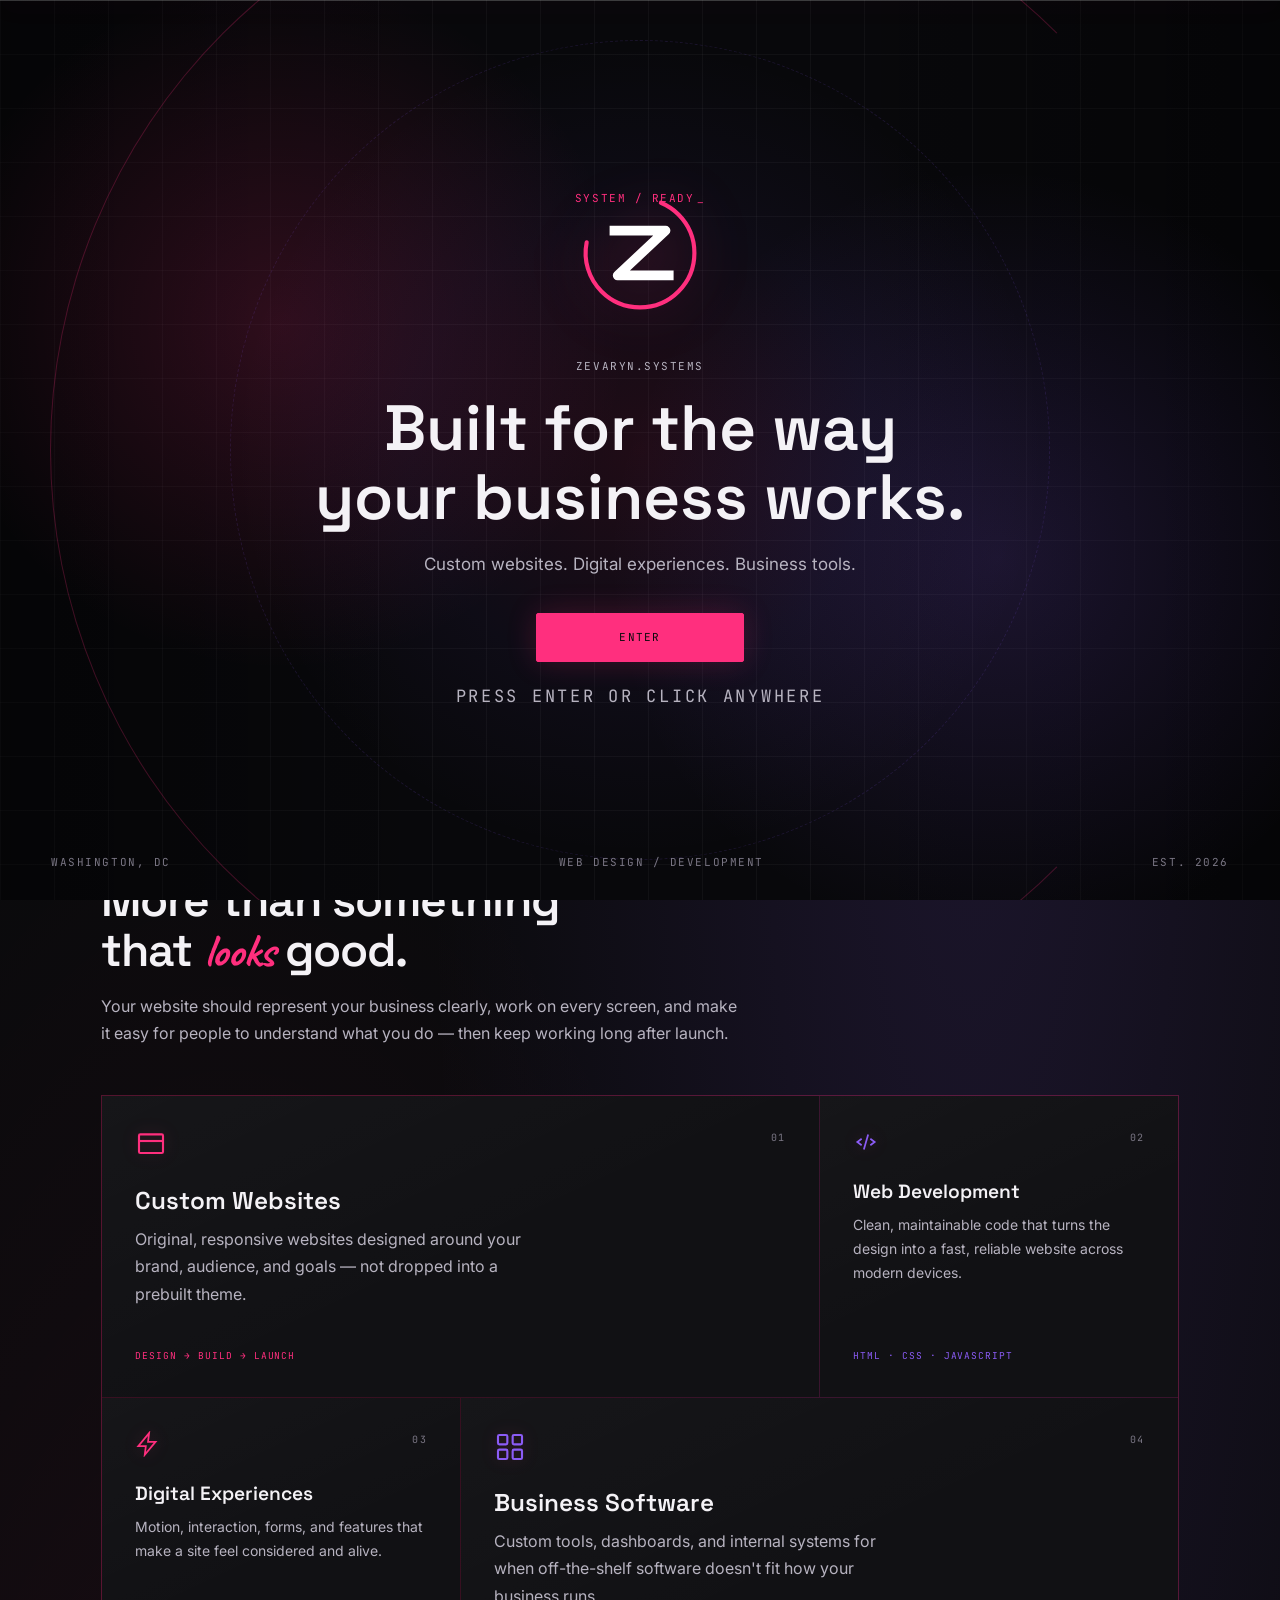
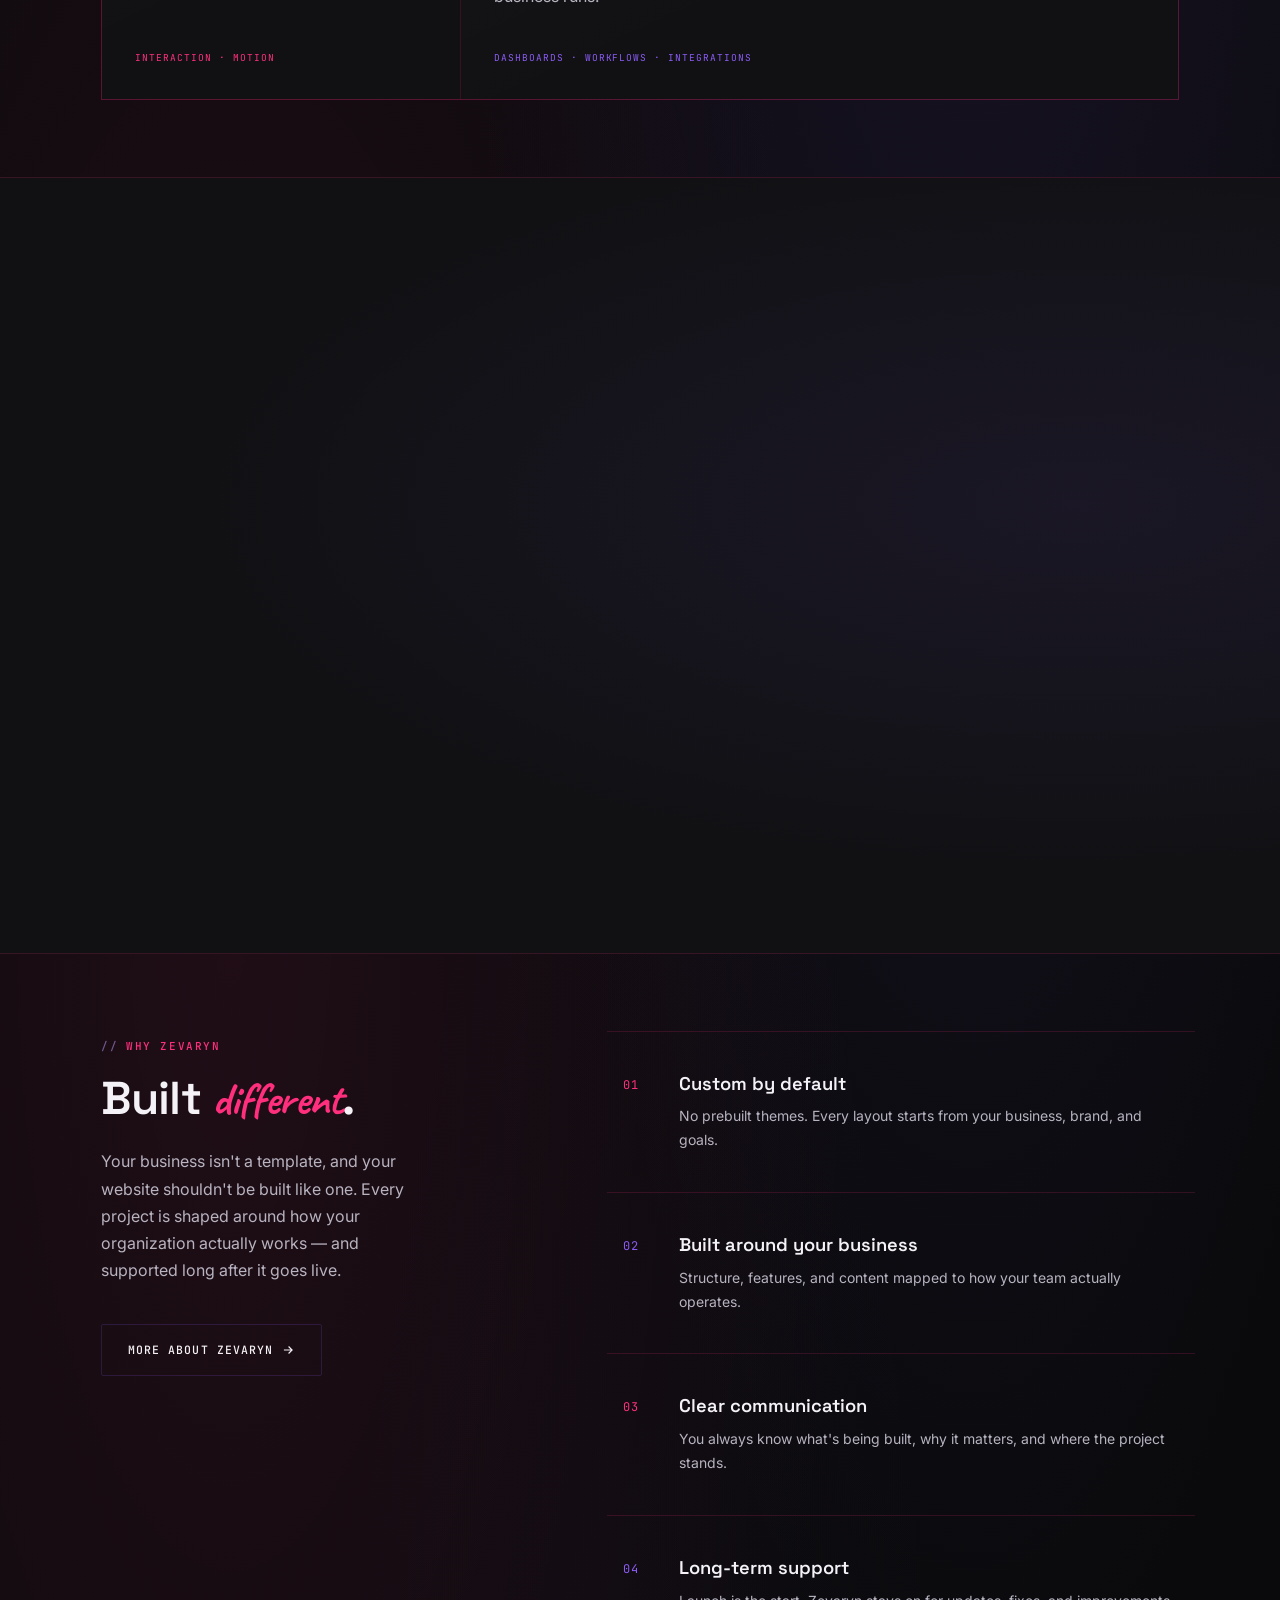
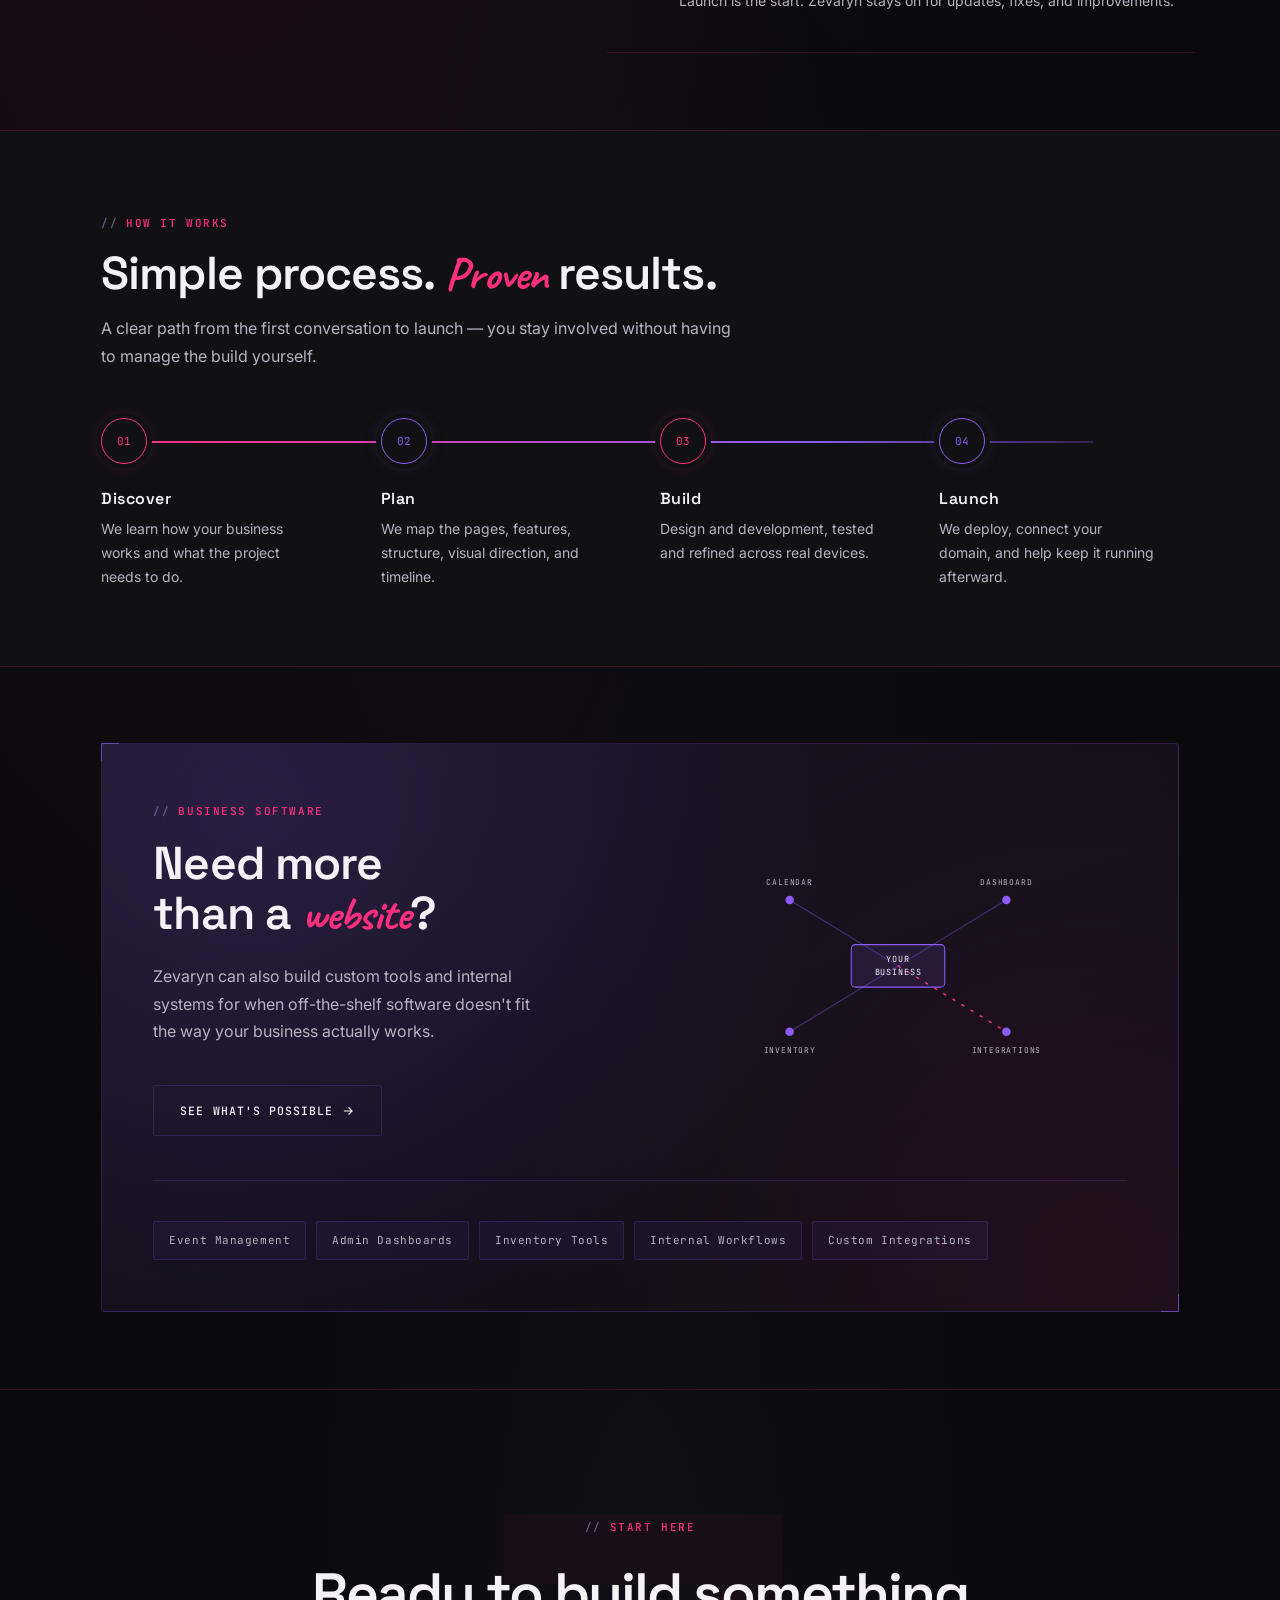
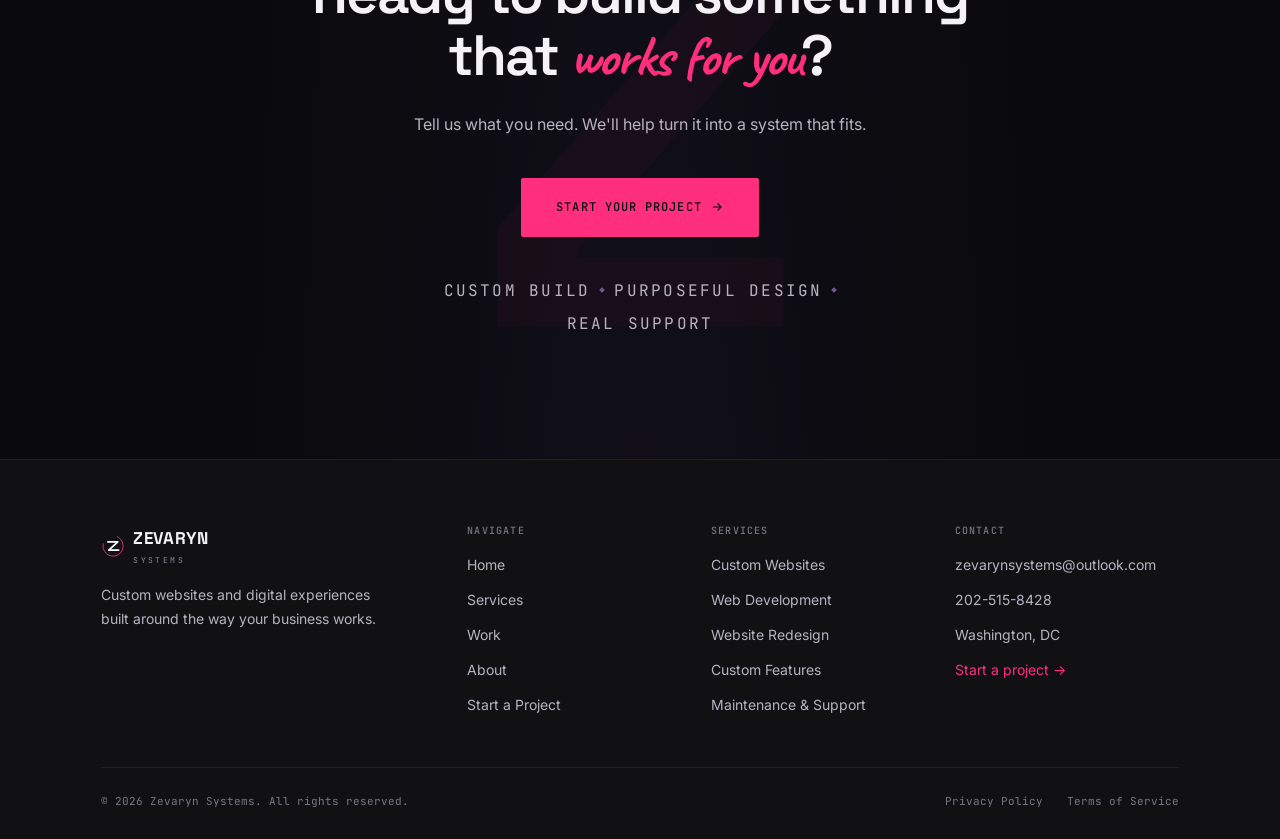
==== commit c0750cac: "Finalize Zevaryn website for deployment" ====
--- a/index.html
+++ b/index.html
@@ -11,6 +11,16 @@
     name="description"
     content="Zevaryn Systems designs and develops custom websites, digital experiences, and business tools built around the way your organization works — from first concept through launch and long-term support."
   >
+  <link rel="canonical" href="https://zevarynsystems.com/">
+  <meta property="og:title" content="Zevaryn Systems — Custom Websites &amp; Business Tools">
+  <meta property="og:description" content="Custom websites, digital experiences, and business tools built around the way your organization works.">
+  <meta property="og:type" content="website">
+  <meta property="og:url" content="https://zevarynsystems.com/">
+  <meta property="og:site_name" content="Zevaryn Systems">
+  <meta name="twitter:card" content="summary">
+  <meta name="twitter:title" content="Zevaryn Systems — Custom Websites &amp; Business Tools">
+  <meta name="twitter:description" content="Custom websites, digital experiences, and business tools built around the way your organization works.">
+  <meta name="theme-color" content="#0a0a0c">
 
   <link rel="stylesheet" href="css/style.css">
   <link rel="stylesheet" href="css/home.css">
@@ -45,7 +55,7 @@
 
       <div class="entry-eyebrow">ZEVARYN.SYSTEMS</div>
 
-      <h1 id="entry-title">Built for the way your business works.</h1>
+      <h2 id="entry-title">Built for the way your business works.</h2>
 
       <p>Custom websites. Digital experiences. Business tools.</p>
 
@@ -641,11 +651,6 @@
             <span>ZEVARYN<span class="sub">SYSTEMS</span></span>
           </a>
           <p>Custom websites and digital experiences built around the way your business works.</p>
-          <div class="footer-social" aria-label="Social links">
-            <a href="#" aria-label="Instagram">IG</a>
-            <a href="#" aria-label="LinkedIn">LI</a>
-            <a href="#" aria-label="GitHub">GH</a>
-          </div>
         </div>
 
         <nav class="footer-col" aria-label="Site">
--- a/css/style.css
+++ b/css/style.css
@@ -712,7 +712,7 @@
   animation: entryRise .7s .25s var(--ease-standard) both;
 }
 
-.entry-interface h1 {
+.entry-interface h2 {
   max-width: 680px;
   margin: 18px 0;
   font-size: clamp(34px, 5vw, 68px);
@@ -2664,7 +2664,7 @@
 @media (max-width: 560px) {
   .entry-interface { width: min(100% - 40px, 420px); }
   .entry-logo-wrap { width: 82px; margin-bottom: 24px; }
-  .entry-interface h1 { font-size: clamp(32px, 10vw, 46px); }
+  .entry-interface h2 { font-size: clamp(32px, 10vw, 46px); }
   .entry-actions { width: 100%; flex-direction: column; }
   .entry-button { width: 100%; }
   .entry-footer { justify-content: center; gap: 18px; }
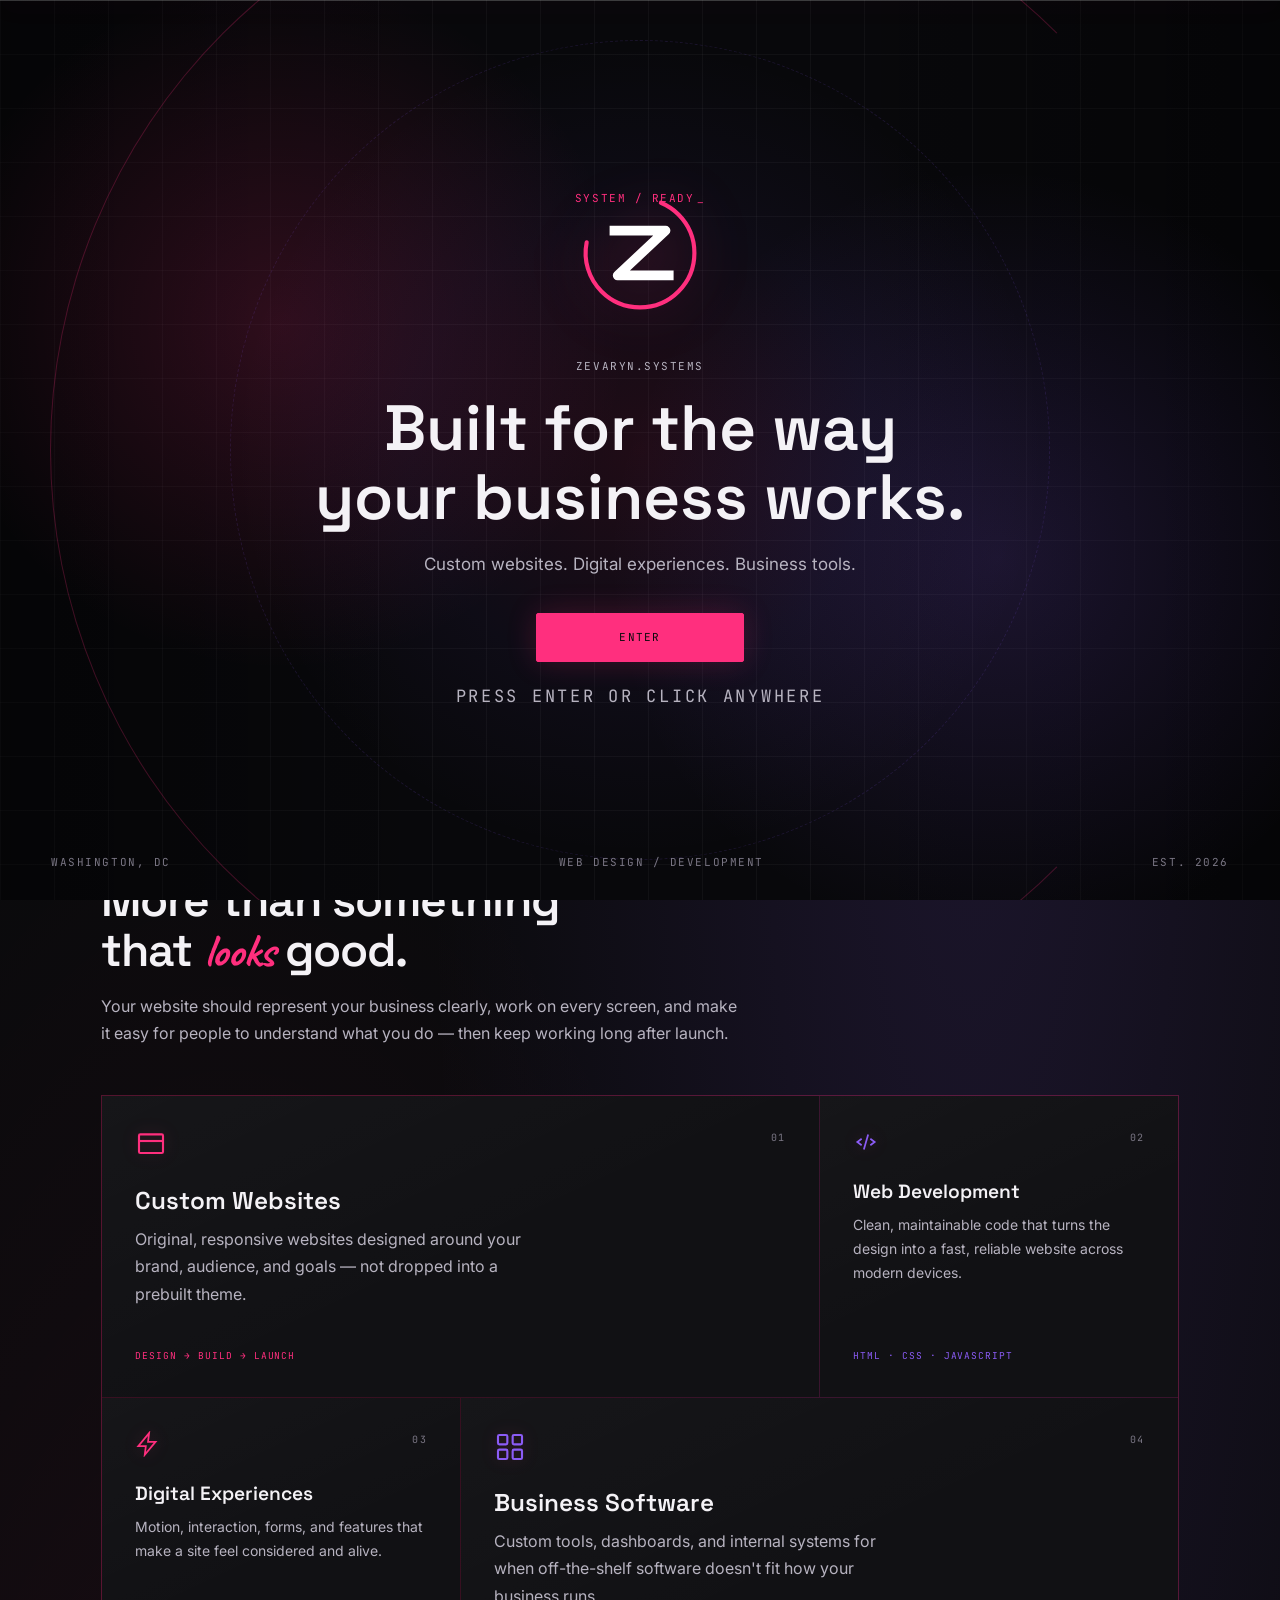
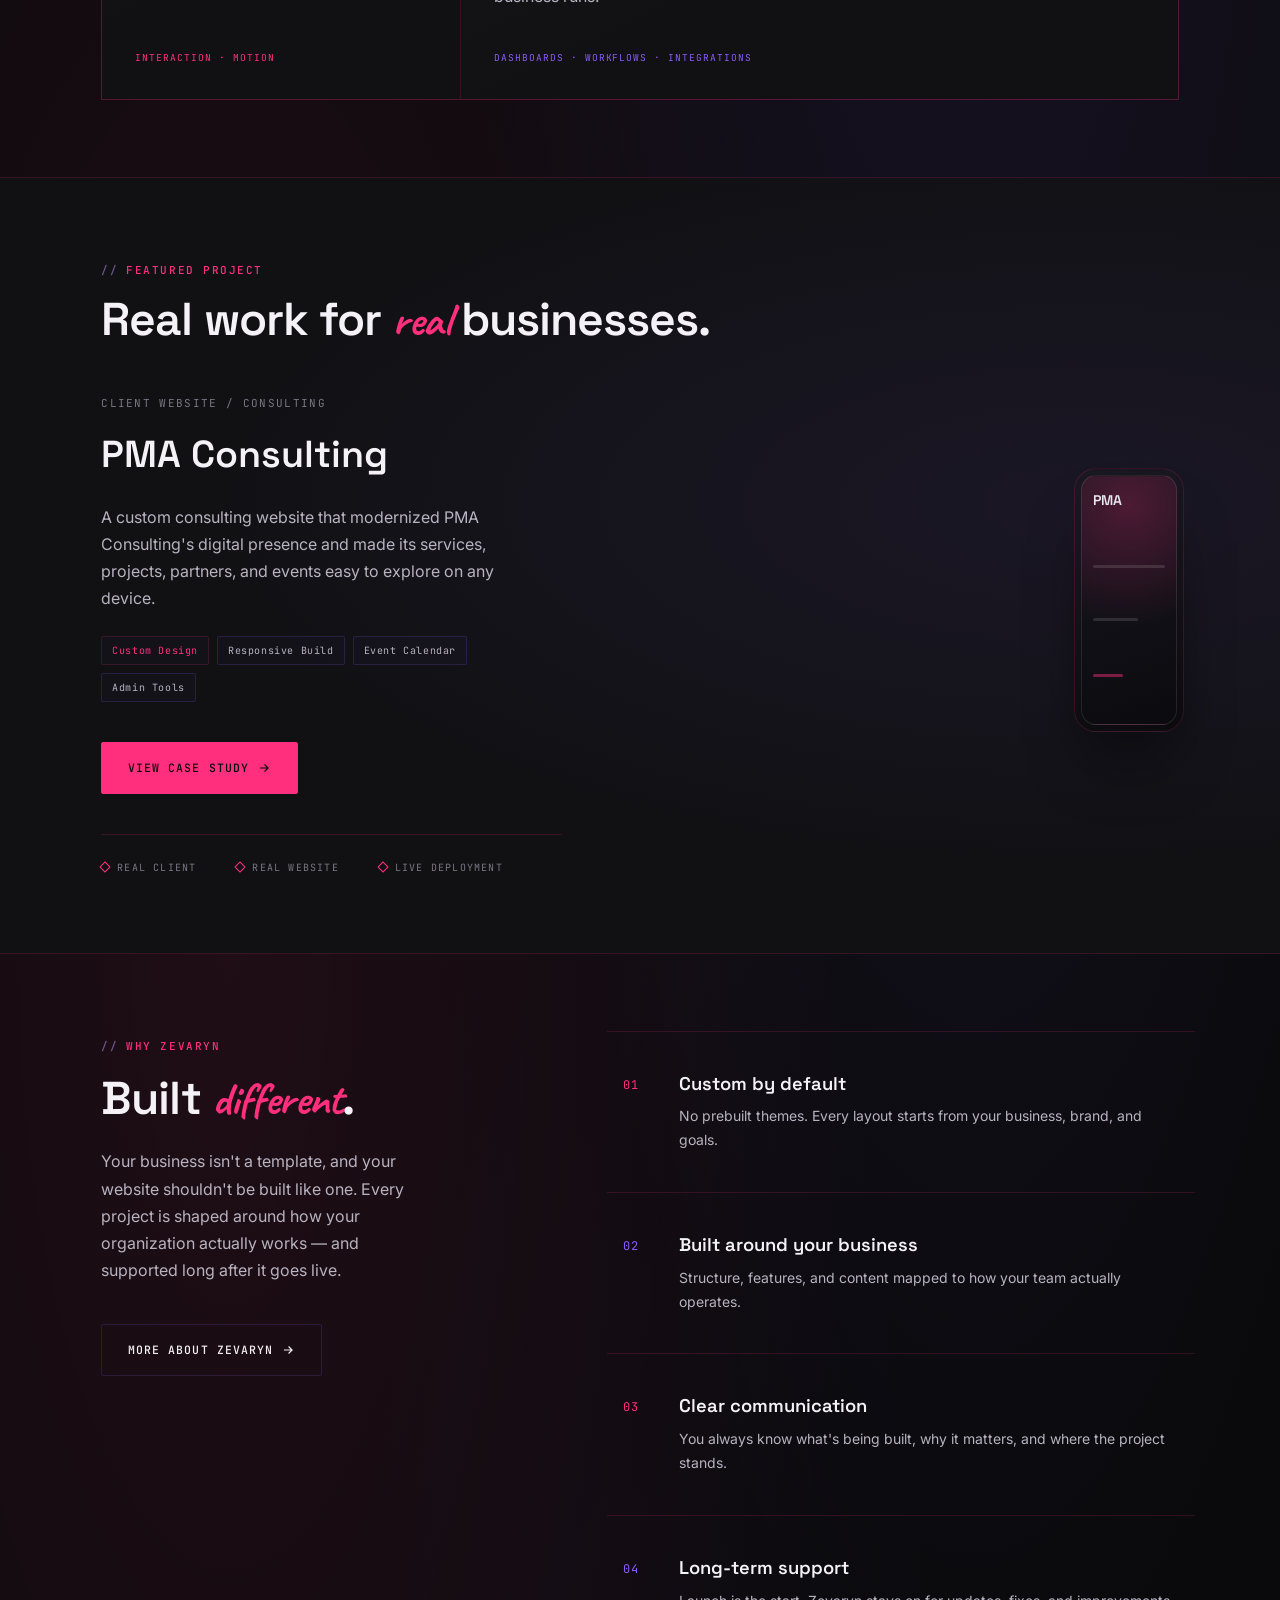
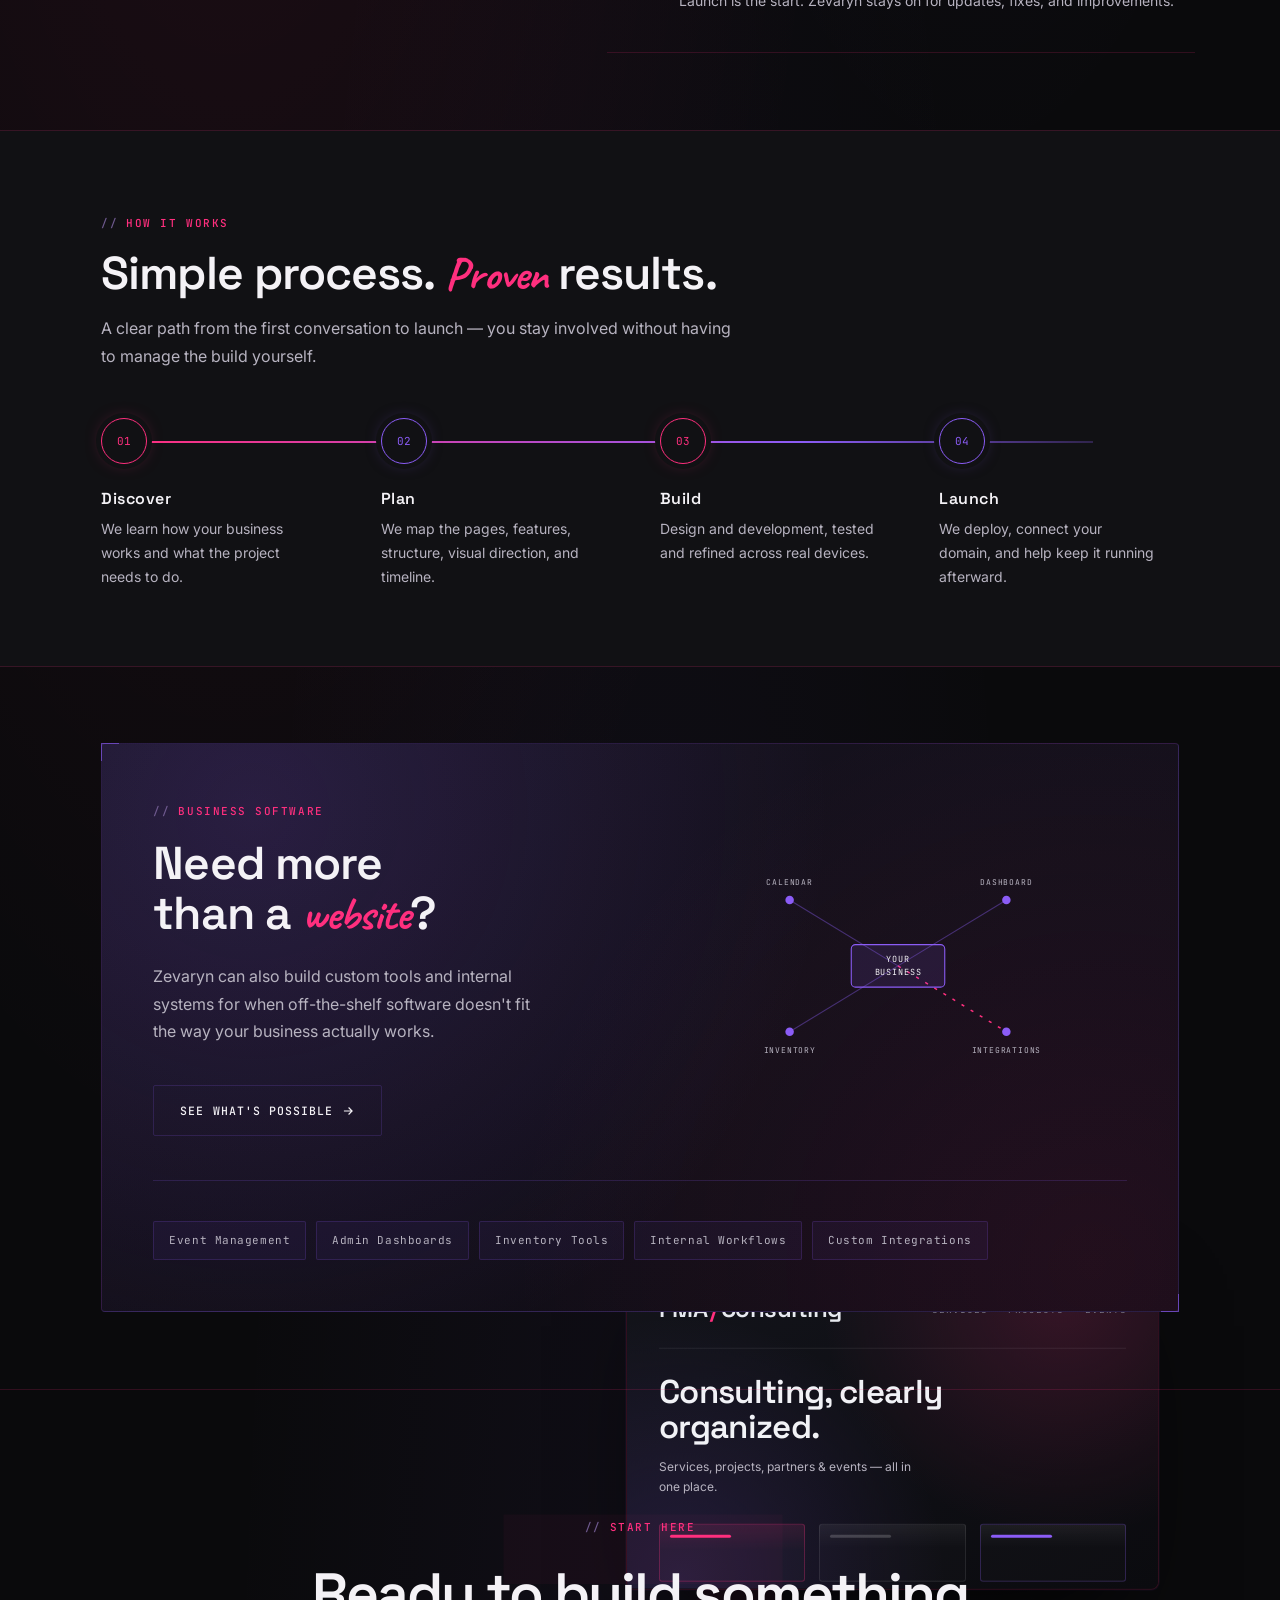
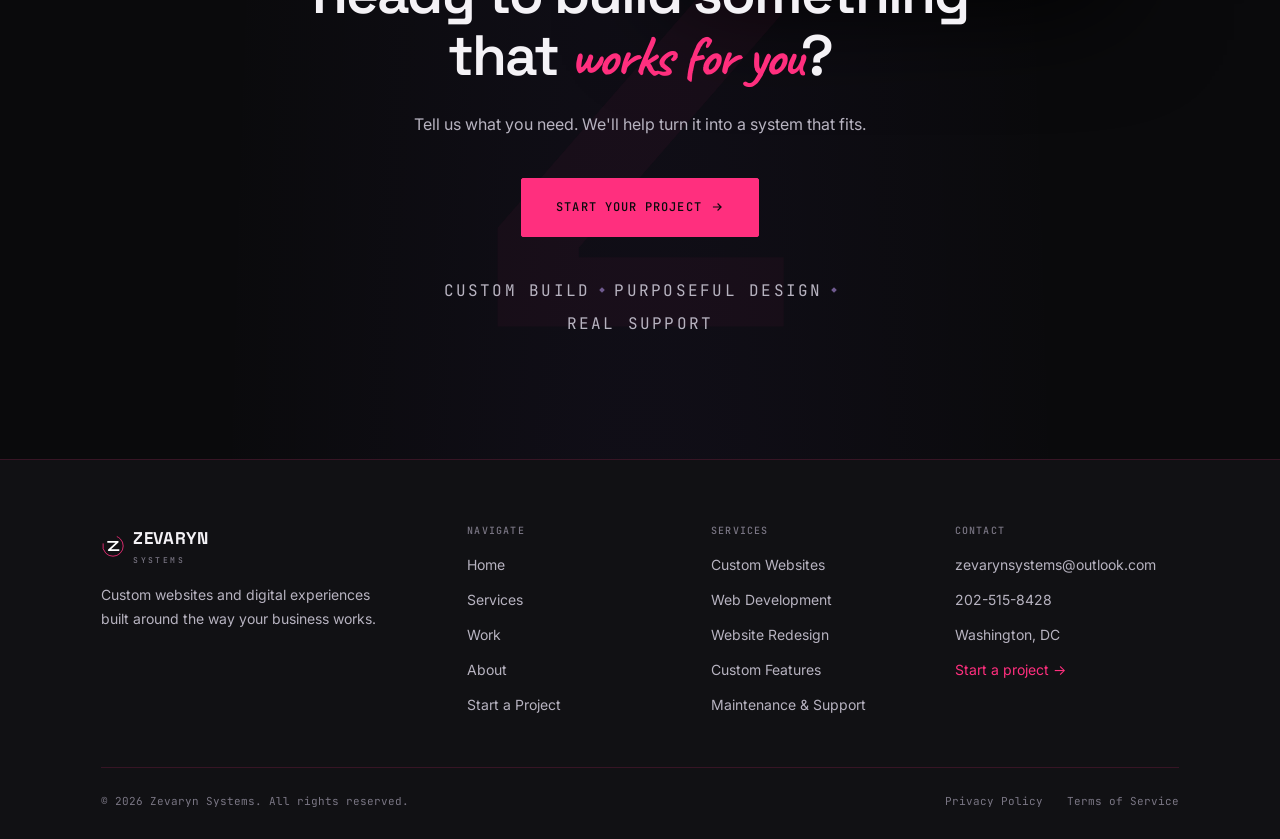
==== commit 9541c6c1: "Polish and harden Zevaryn site for deployment" ====
--- a/index.html
+++ b/index.html
@@ -22,12 +22,41 @@
   <meta name="twitter:description" content="Custom websites, digital experiences, and business tools built around the way your organization works.">
   <meta name="theme-color" content="#0a0a0c">
 
+  <link rel="preconnect" href="https://fonts.googleapis.com">
+  <link rel="preconnect" href="https://fonts.gstatic.com" crossorigin>
+  <link rel="stylesheet" href="https://fonts.googleapis.com/css2?family=Space+Grotesk:wght@400;500;600;700&family=Inter:wght@400;500;600&family=JetBrains+Mono:wght@400;500&family=Caveat:wght@600;700&display=swap">
+
   <link rel="stylesheet" href="css/style.css">
   <link rel="stylesheet" href="css/home.css">
   <link rel="icon" href="data:image/svg+xml,%3Csvg xmlns='http://www.w3.org/2000/svg' viewBox='0 0 40 40'%3E%3Crect width='40' height='40' rx='8' fill='%230a0a0c'/%3E%3Ccircle cx='20' cy='20' r='15' fill='none' stroke='%23ff2f7e' stroke-width='2.4' stroke-dasharray='62 30' transform='rotate(-45 20 20)'/%3E%3Cpath d='M13 14H27L14 26H28' fill='none' stroke='%23f4f2f6' stroke-width='3.4' stroke-linecap='square' stroke-linejoin='round'/%3E%3C/svg%3E">
+
+  <script type="application/ld+json">
+  {
+    "@context": "https://schema.org",
+    "@type": "Organization",
+    "name": "Zevaryn Systems",
+    "url": "https://zevarynsystems.com/",
+    "description": "Zevaryn Systems designs and develops custom websites, digital experiences, and business tools built around the way your organization works.",
+    "founder": {
+      "@type": "Person",
+      "name": "Adam Pherigo",
+      "jobTitle": "Founder & Developer"
+    },
+    "email": "zevarynsystems@outlook.com",
+    "telephone": "+1-202-515-8428",
+    "address": {
+      "@type": "PostalAddress",
+      "addressLocality": "Washington",
+      "addressRegion": "DC",
+      "addressCountry": "US"
+    }
+  }
+  </script>
 </head>
 
 <body>
+
+  <a class="skip-link" href="#main-content">Skip to main content</a>
 
   <!-- ==========================================================
        ENTRY SCREEN
@@ -134,7 +163,7 @@
        MAIN
        ========================================================== -->
 
-  <main>
+  <main id="main-content">
 
 
     <!-- ========================================================
--- a/css/style.css
+++ b/css/style.css
@@ -1,5 +1,3 @@
-@import url('https://fonts.googleapis.com/css2?family=Space+Grotesk:wght@400;500;600;700&family=Inter:wght@400;500;600&family=JetBrains+Mono:wght@400;500&family=Caveat:wght@600;700&display=swap');
-
 /* ==========================================================
    ZEVARYN SYSTEMS — GLOBAL DESIGN SYSTEM
    Phase 1: shared foundation
@@ -207,6 +205,27 @@
   border-radius: 1px;
 }
 
+.skip-link {
+  position: absolute;
+  top: 0;
+  left: 0;
+  z-index: 1200;
+  padding: 12px 20px;
+  transform: translateY(-120%);
+  background: var(--bg-0);
+  color: var(--white);
+  font-family: var(--f-mono);
+  font-size: var(--text-xs);
+  letter-spacing: .06em;
+  text-decoration: none;
+  border: 1px solid var(--line-strong);
+  transition: transform var(--motion-fast) var(--ease-standard);
+}
+
+.skip-link:focus {
+  transform: translateY(0);
+}
+
 button,
 a {
   -webkit-tap-highlight-color: transparent;
@@ -1857,44 +1876,6 @@
   margin-top: 28px;
 }
 
-.concept-lab {
-  display: grid;
-  gap: var(--space-md);
-  padding: clamp(24px, 3vw, 36px);
-  border: 1px solid var(--line);
-  background: linear-gradient(160deg, rgba(139, 92, 246, .05), transparent 52%), var(--bg-1);
-}
-
-.concept-lab-intro {
-  max-width: 60ch;
-}
-
-.concept-directions {
-  display: grid;
-  grid-template-columns: repeat(3, minmax(0, 1fr));
-  gap: var(--space-md);
-}
-
-.concept-direction {
-  padding: 22px 20px;
-  border: 1px solid var(--line-soft);
-  background: rgba(255, 255, 255, .02);
-}
-
-.concept-direction span {
-  display: block;
-  margin-bottom: 12px;
-  color: var(--pink);
-  font-family: var(--f-mono);
-  font-size: 10px;
-  letter-spacing: .12em;
-}
-
-.concept-direction h3 {
-  margin-bottom: 10px;
-  font-size: 1.15rem;
-}
-
 .case-study-hero {
   padding-bottom: clamp(28px, 4vw, 46px);
 }
@@ -1978,10 +1959,6 @@
   .showcase-phone {
     right: 18px;
     width: 140px;
-  }
-
-  .concept-directions {
-    grid-template-columns: 1fr;
   }
 }
 
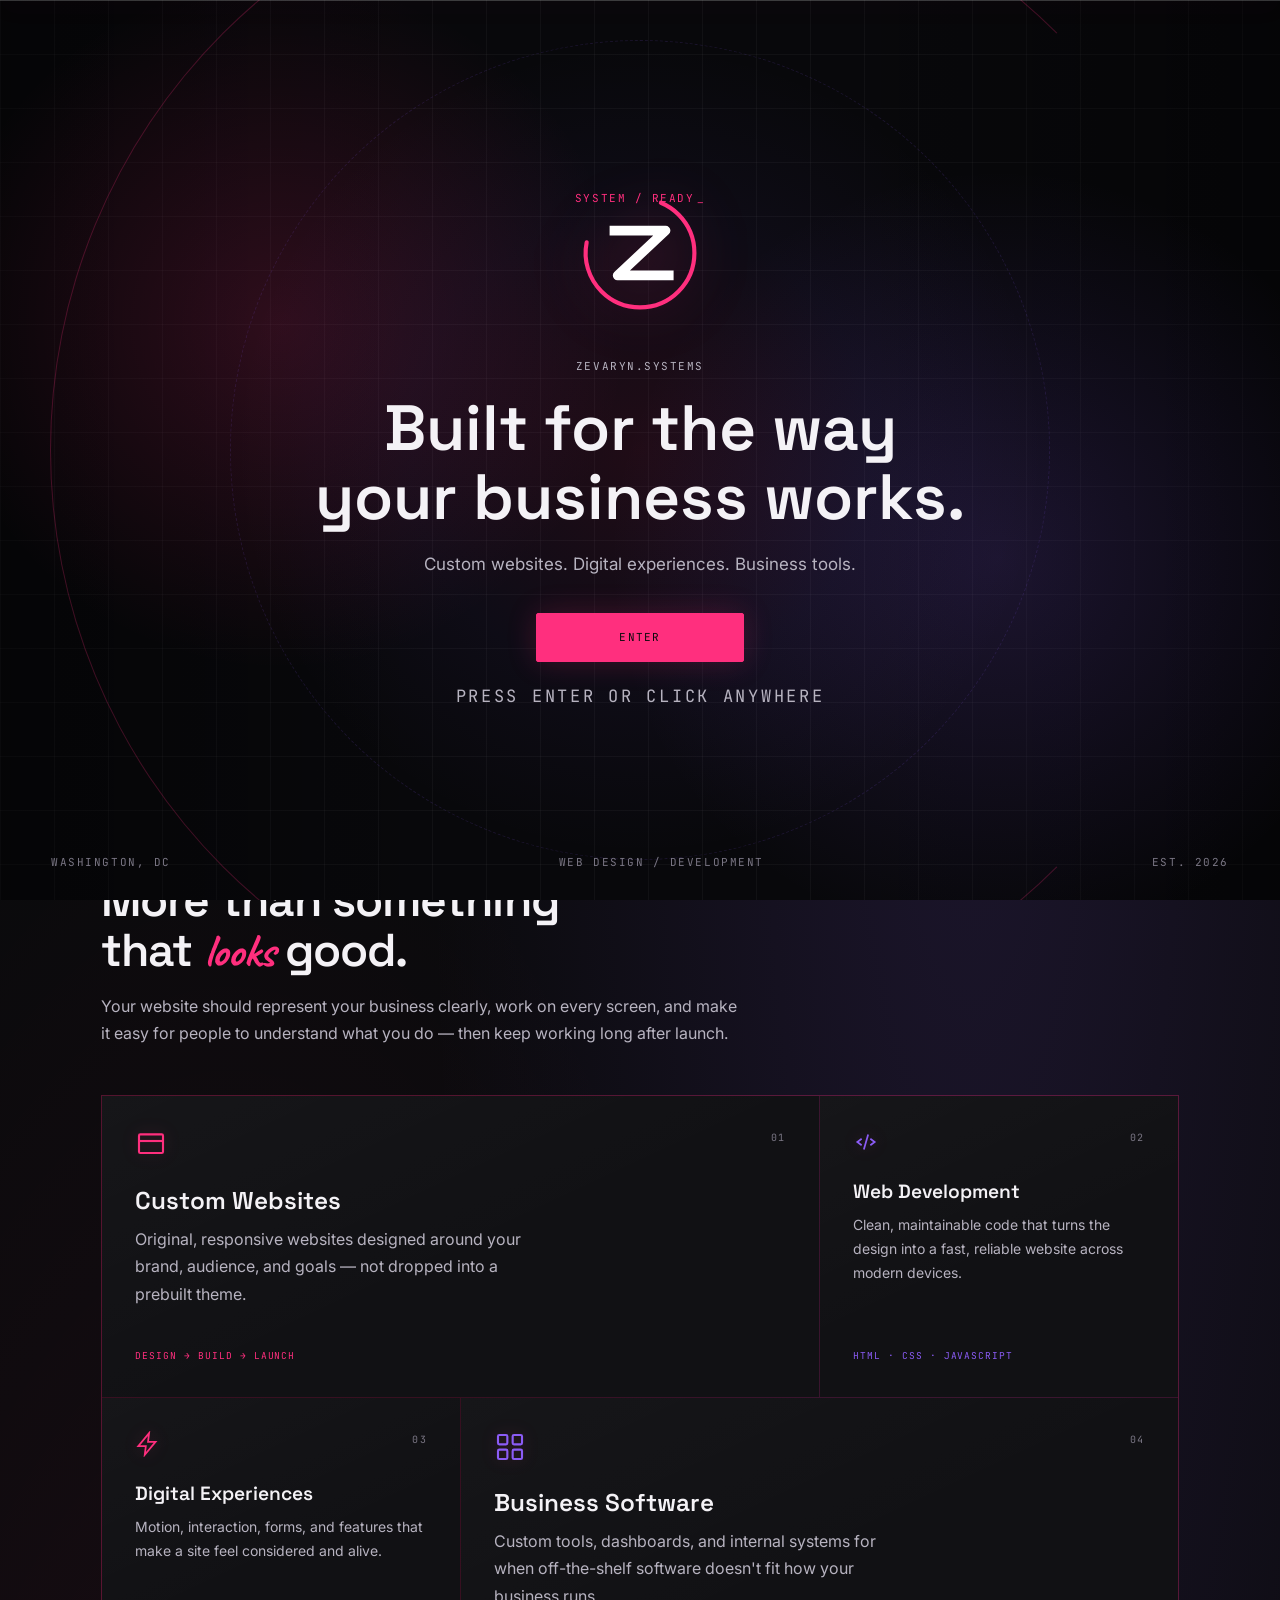
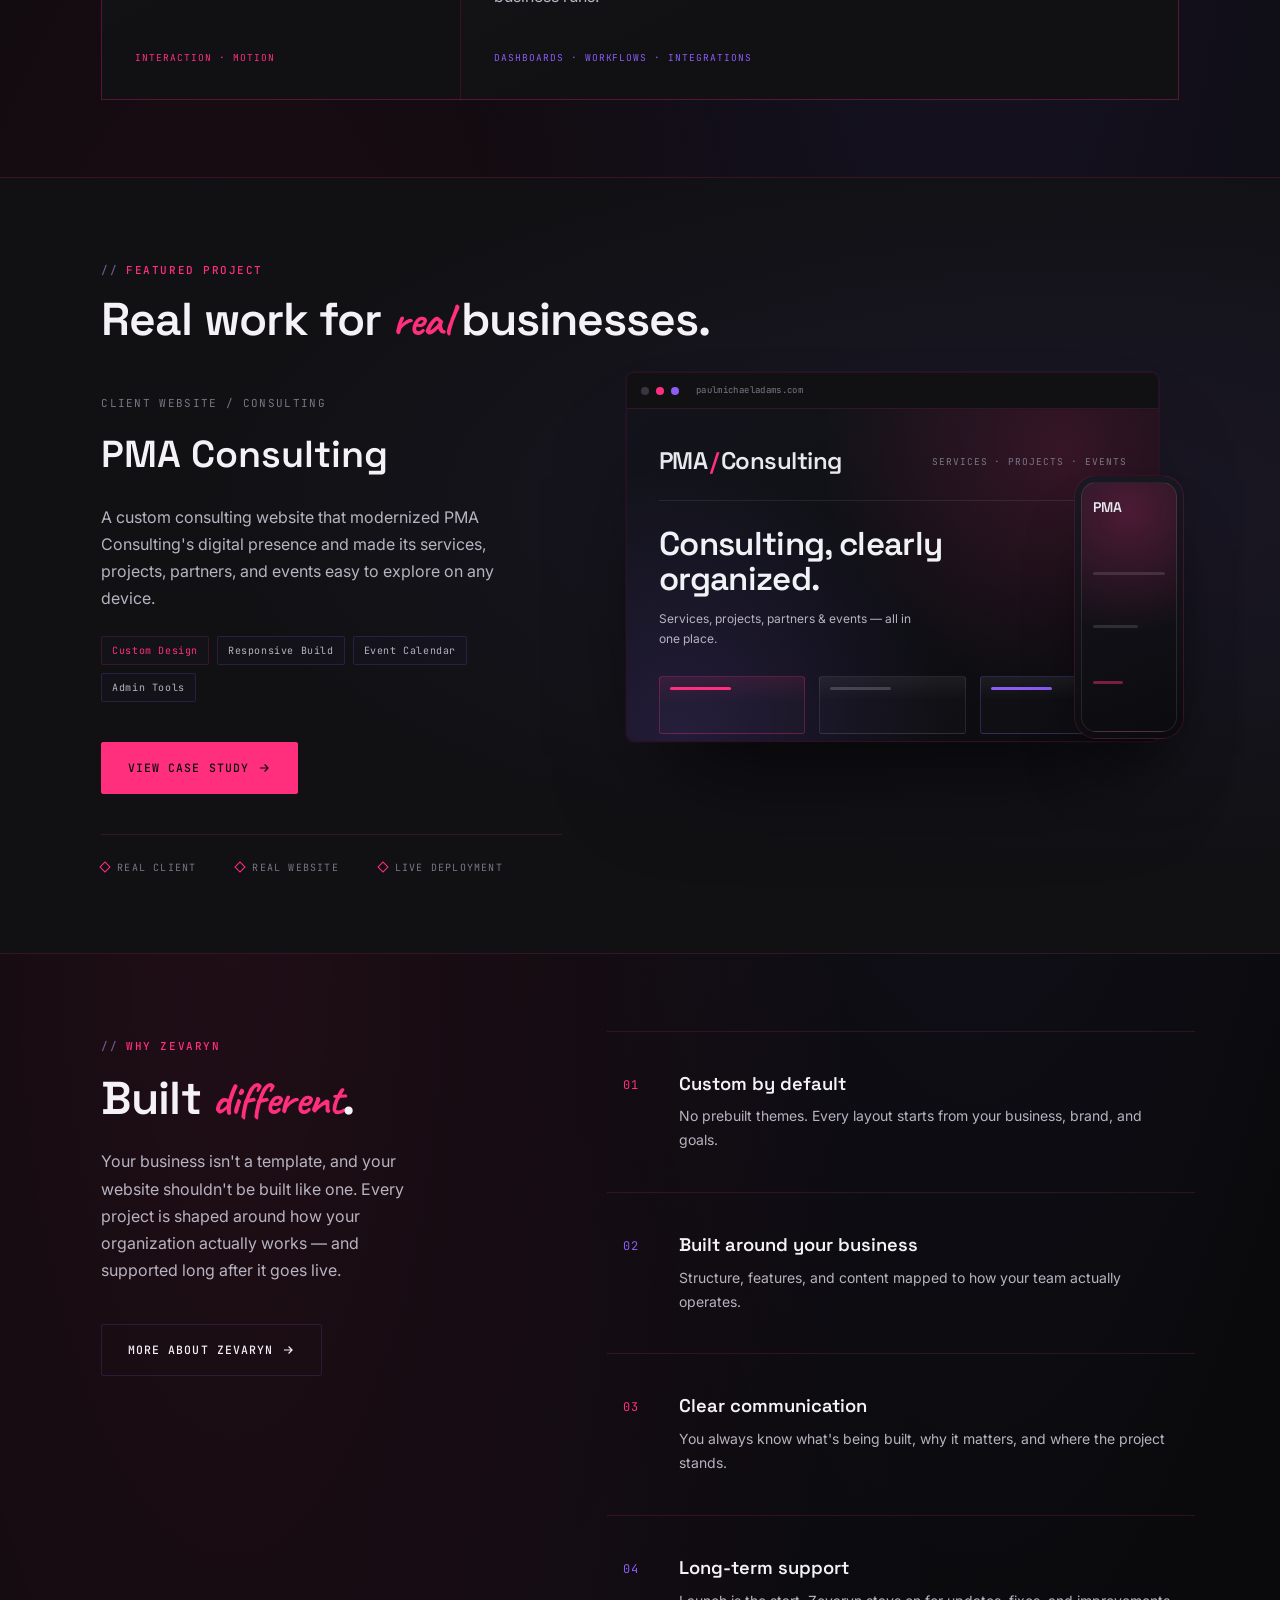
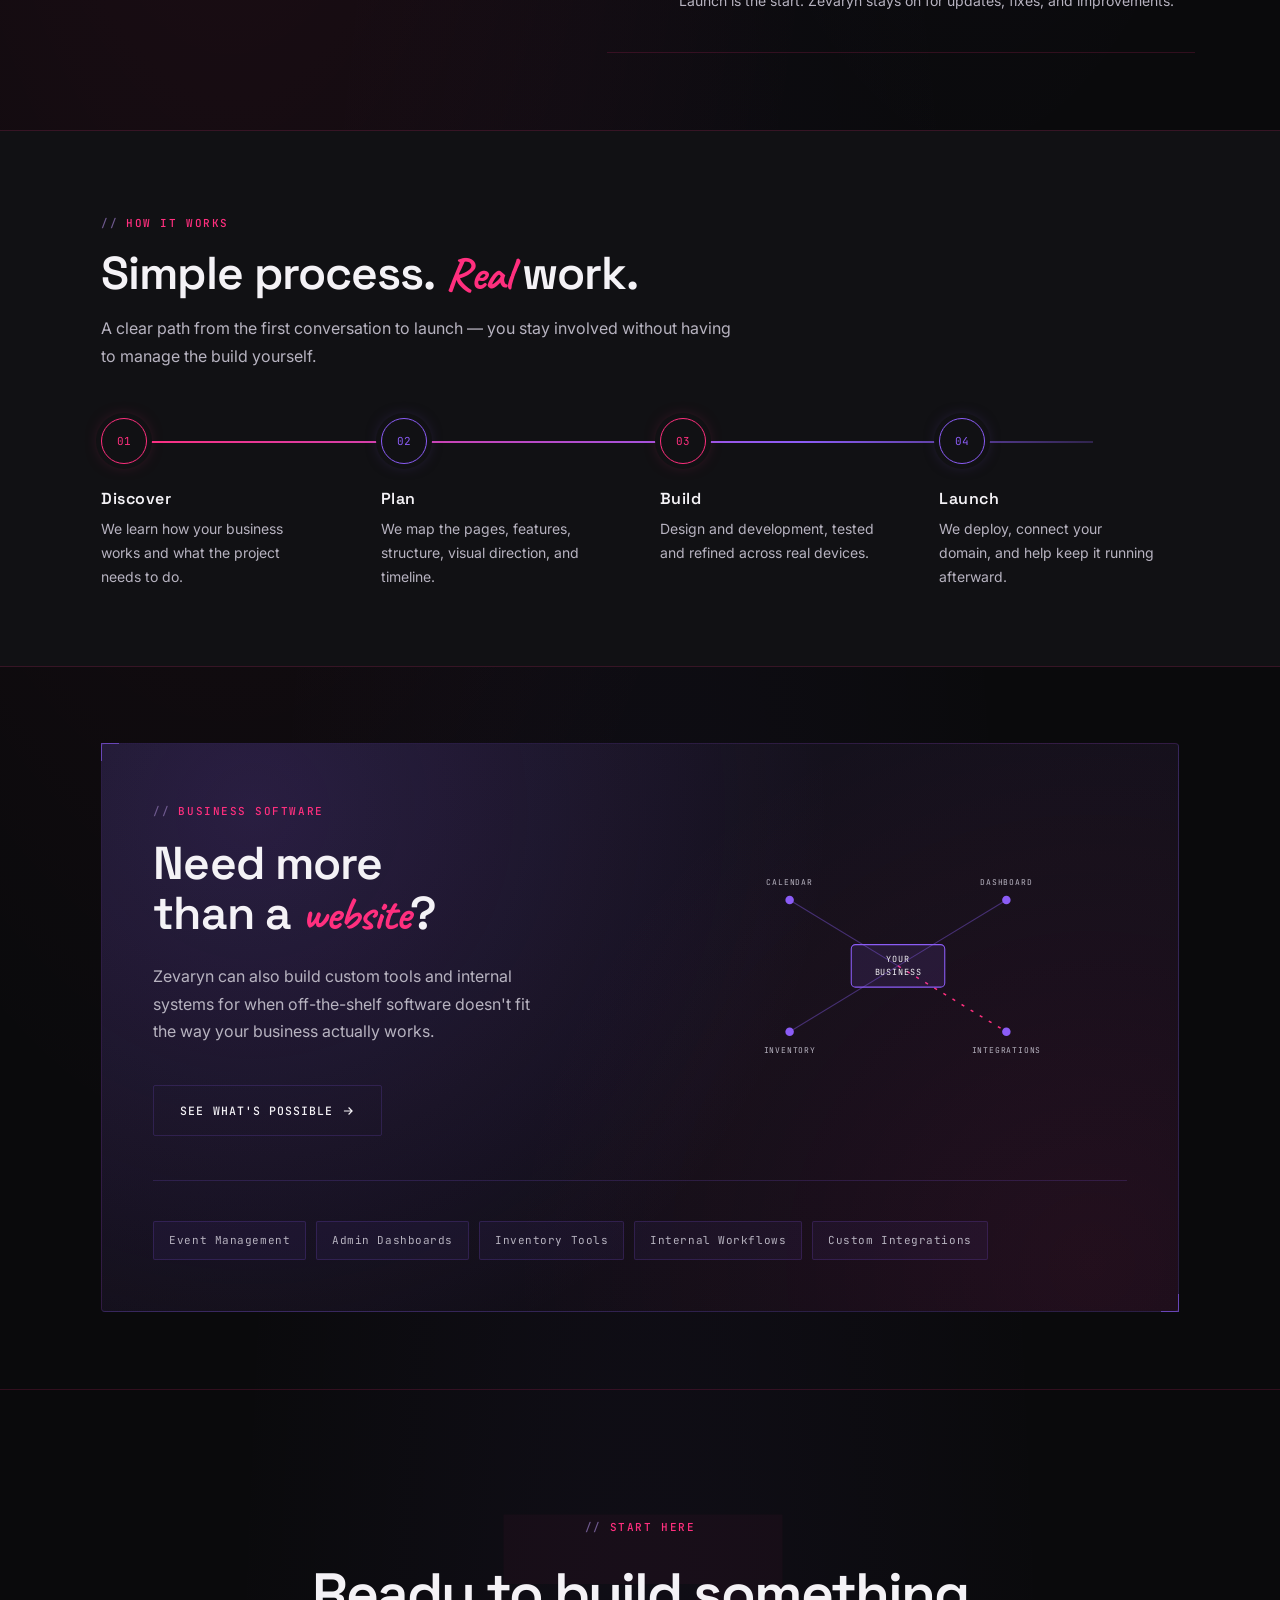
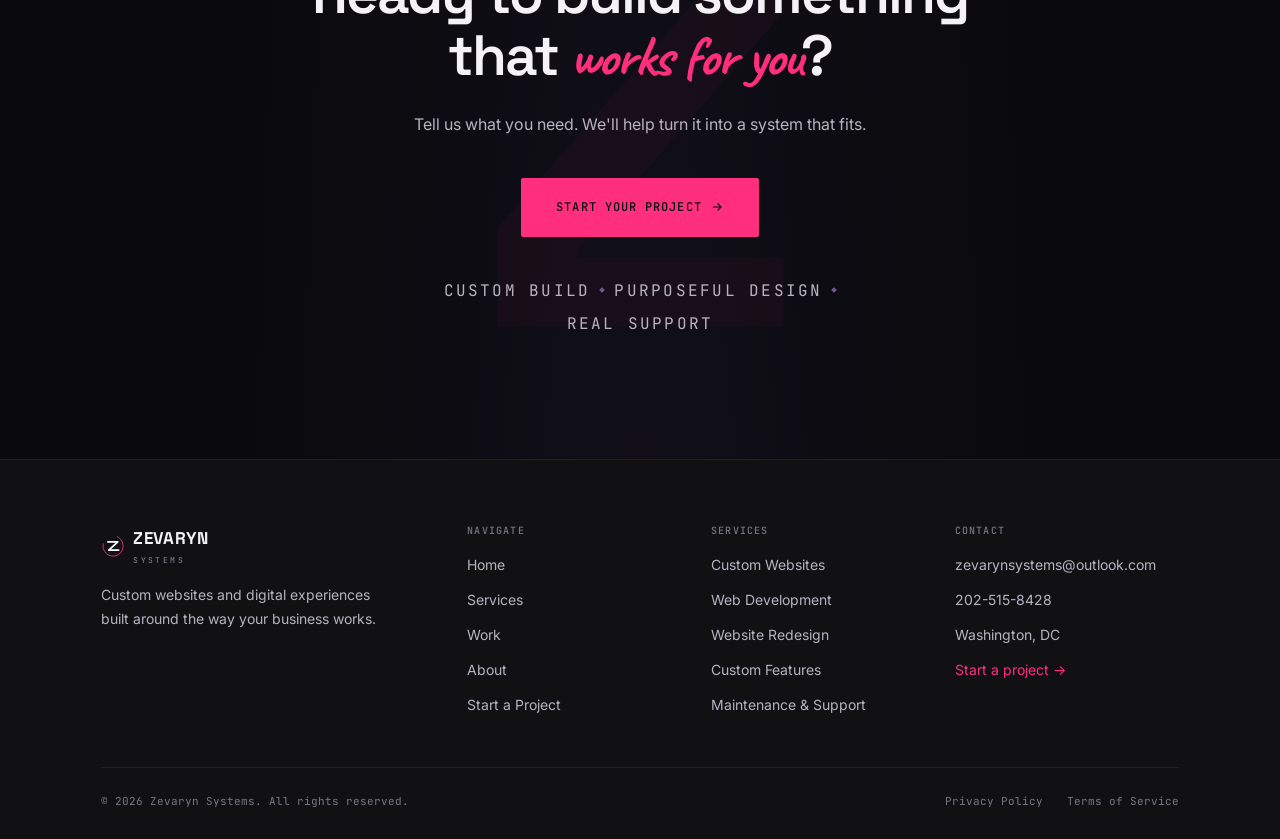
==== commit 7035d10b: "Finalize Zevaryn website for deployment" ====
--- a/index.html
+++ b/index.html
@@ -17,9 +17,15 @@
   <meta property="og:type" content="website">
   <meta property="og:url" content="https://zevarynsystems.com/">
   <meta property="og:site_name" content="Zevaryn Systems">
+  <meta property="og:image" content="https://zevarynsystems.com/images/zevaryn-social-card.png">
+  <meta property="og:image:width" content="1200">
+  <meta property="og:image:height" content="630">
+  <meta property="og:image:alt" content="Zevaryn Systems — Built for the way your business works.">
   <meta name="twitter:card" content="summary">
   <meta name="twitter:title" content="Zevaryn Systems — Custom Websites &amp; Business Tools">
   <meta name="twitter:description" content="Custom websites, digital experiences, and business tools built around the way your organization works.">
+  <meta name="twitter:image" content="https://zevarynsystems.com/images/zevaryn-social-card.png">
+  <meta name="twitter:image:alt" content="Zevaryn Systems — Built for the way your business works.">
   <meta name="theme-color" content="#0a0a0c">
 
   <link rel="preconnect" href="https://fonts.googleapis.com">
@@ -29,6 +35,10 @@
   <link rel="stylesheet" href="css/style.css">
   <link rel="stylesheet" href="css/home.css">
   <link rel="icon" href="data:image/svg+xml,%3Csvg xmlns='http://www.w3.org/2000/svg' viewBox='0 0 40 40'%3E%3Crect width='40' height='40' rx='8' fill='%230a0a0c'/%3E%3Ccircle cx='20' cy='20' r='15' fill='none' stroke='%23ff2f7e' stroke-width='2.4' stroke-dasharray='62 30' transform='rotate(-45 20 20)'/%3E%3Cpath d='M13 14H27L14 26H28' fill='none' stroke='%23f4f2f6' stroke-width='3.4' stroke-linecap='square' stroke-linejoin='round'/%3E%3C/svg%3E">
+
+  <noscript>
+    <style>#entry-screen { display: none !important; }</style>
+  </noscript>
 
   <script type="application/ld+json">
   {
@@ -418,7 +428,7 @@
             <div class="featured-browser" data-parallax="1">
               <div class="fb-bar">
                 <i></i><i></i><i></i>
-                <em>pmaconsulting.com</em>
+                <em>paulmichaeladams.com</em>
               </div>
               <div class="fb-screen">
                 <div class="fb-nav">
@@ -531,7 +541,7 @@
 
         <div class="section-heading reveal">
           <div class="label">How It Works</div>
-          <h2>Simple process. <span class="brush">Proven</span> results.</h2>
+          <h2>Simple process. <span class="brush">Real</span> work.</h2>
           <p>
             A clear path from the first conversation to launch — you stay
             involved without having to manage the build yourself.
--- a/css/style.css
+++ b/css/style.css
@@ -1708,6 +1708,20 @@
 .browser-chrome span:nth-child(2) { background: var(--pink); }
 .browser-chrome span:nth-child(3) { background: var(--violet); }
 
+.project-browser-shot {
+  position: absolute;
+  inset: 38px 0 0;
+  overflow: hidden;
+}
+
+.project-browser-shot img {
+  display: block;
+  width: 100%;
+  height: 100%;
+  object-fit: cover;
+  object-position: top center;
+}
+
 .mock-pma,
 .mock-spa,
 .mock-restaurant,
